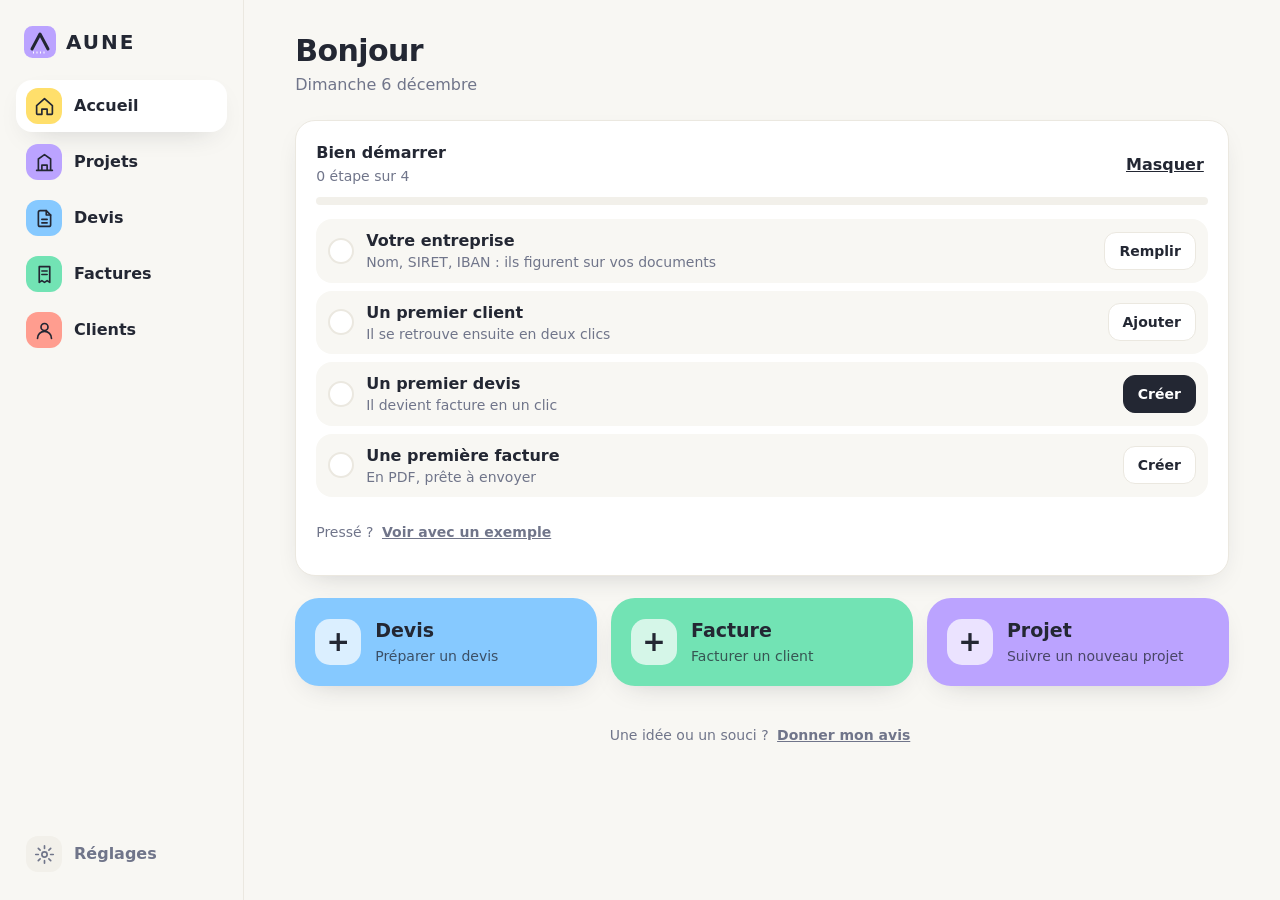
==== app/index.html @ 4476f1a3 "Appli : corbeille sur chaque ligne des listes de devis et factures (brouillons et devis), suppressio" ====
<!doctype html>
<html lang="fr">
<head>
<meta charset="utf-8">
<meta name="viewport" content="width=device-width,initial-scale=1,viewport-fit=cover">
<title>AUNE · Devis, factures et projets</title>
<meta name="robots" content="noindex">
<meta name="theme-color" content="#f8f7f3">
<meta name="apple-mobile-web-app-capable" content="yes">
<meta name="mobile-web-app-capable" content="yes">
<link rel="manifest" href="manifest.webmanifest">
<link rel="icon" href="icon.svg" type="image/svg+xml">
<link rel="apple-touch-icon" href="icon.svg">
<style>
/* Blanc cassé + pastels un peu flashy. Une couleur par univers :
   chantiers = lilas · devis = ciel · factures = menthe · alertes = corail · attention = citron */
:root{
  color-scheme:light;
  --bg:#f8f7f3;--card:#fff;--ink:#232733;--muted:#70758a;--line:#ebe8e0;--soft:#f2f0ea;
  --sky:#86c9ff;--mint:#72e3b4;--lilac:#bba3ff;--coral:#ff9d8f;--lemon:#ffdf6b;
  --sky-s:#e4f3ff;--mint-s:#dff8ee;--lilac-s:#ede7ff;--coral-s:#ffeae6;--lemon-s:#fff6d4;
  --sky-d:#0d5a94;--mint-d:#087349;--lilac-d:#5430c4;--coral-d:#b02f24;--lemon-d:#7a5d00;
  --shadow:0 10px 30px -16px rgba(35,39,51,.28);
  --p:var(--ink);--pt:#fff;
}
body[data-sec=chantiers]{--p:var(--lilac);--pt:var(--ink)}
body[data-sec=devis]{--p:var(--sky);--pt:var(--ink)}
body[data-sec=factures]{--p:var(--mint);--pt:var(--ink)}
body[data-sec=clients]{--p:var(--coral);--pt:var(--ink)}
*{box-sizing:border-box}
html{-webkit-text-size-adjust:100%}
body{margin:0;background:var(--bg);color:var(--ink);font:16px/1.45 system-ui,-apple-system,"Segoe UI",Roboto,sans-serif}
h1{font-size:30px;line-height:1.1;margin:0;font-weight:800;letter-spacing:-.02em}
h2{font-size:16px;margin:0;font-weight:750}
a{color:inherit;text-decoration:none}
button,input,select,textarea{font:inherit;color:inherit}
:focus-visible{outline:3px solid var(--ink);outline-offset:2px}
.muted{color:var(--muted)}.small{font-size:14px}

/* Mise en page : barre latérale (PC) / barre du bas (téléphone) */
:root{--z:1}
@media(min-width:2000px){:root{--z:1.25}}@media(min-width:2800px){:root{--z:1.6}}
#dlg,#toast{zoom:var(--z)}
.shell{display:grid;grid-template-columns:244px minmax(0,1fr);min-height:calc(100vh/var(--z));zoom:var(--z)}
.side{position:sticky;top:0;height:calc(100vh/var(--z));padding:26px 16px 20px;display:flex;flex-direction:column;gap:22px;border-right:1px solid var(--line)}
.logo{display:flex;align-items:center;gap:10px;font-weight:850;letter-spacing:.1em;font-size:20px;padding:0 8px}
.side nav{display:grid;gap:4px}
.nv{display:flex;align-items:center;gap:12px;padding:8px 10px;border-radius:16px;font-weight:650;color:var(--ink)}
.nv .chip{width:36px;height:36px;border-radius:12px;display:grid;place-items:center;flex:none}
.nv:hover{background:var(--soft)}
.nv.on{background:#fff;box-shadow:var(--shadow)}
.nv.set{margin-top:auto;color:var(--muted)}
.ico{width:21px;height:21px;flex:none}
main{padding:34px clamp(18px,4vw,52px) 90px;max-width:1360px;width:100%;margin-inline:auto}
.mtop,.bottom{display:none}

/* Boutons */
.btn{border:1px solid var(--line);background:#fff;border-radius:14px;padding:10px 18px;cursor:pointer;font-weight:650;min-height:46px;display:inline-flex;align-items:center;justify-content:center;gap:6px;text-align:center}
.btn:hover{border-color:var(--ink)}
.btn.primary{background:var(--p);color:var(--pt);border-color:var(--p)}
.btn.sky{background:var(--sky);border-color:var(--sky)}.btn.mint{background:var(--mint);border-color:var(--mint)}.btn.lilac{background:var(--lilac);border-color:var(--lilac)}
.btn.link{border:0;background:none;text-decoration:underline;padding:10px 4px}
.btn.danger{color:var(--coral-d)}
.btn.sm{min-height:38px;padding:6px 14px;font-size:14px;border-radius:12px}
.icon-btn{border:0;background:none;cursor:pointer;font-size:24px;line-height:1;padding:6px 10px;border-radius:10px;color:var(--muted)}
.icon-btn:hover{color:var(--coral-d);background:var(--coral-s)}

.head{display:flex;justify-content:space-between;align-items:flex-end;gap:14px;flex-wrap:wrap;margin-bottom:24px}
.head .sub{color:var(--muted);margin-top:6px}
.head .sub::first-letter{text-transform:uppercase}
.btns{display:flex;gap:10px;flex-wrap:wrap;align-items:center}
.sec{display:flex;justify-content:space-between;align-items:center;margin:30px 0 12px}
.sec:first-child{margin-top:0}
.count{display:inline-block;margin-left:6px;padding:1px 9px;border-radius:99px;background:var(--soft);color:var(--muted);font-size:13px;font-weight:700}
.back{display:inline-block;margin-bottom:14px;color:var(--muted);font-weight:650}
.cols2{display:grid;grid-template-columns:minmax(0,1.45fr) minmax(0,1fr);gap:28px;align-items:start}
.cols2.eq{grid-template-columns:1fr 1fr}
.stack{display:grid;gap:14px}

/* Tuiles d'action */
.quick{display:grid;grid-template-columns:repeat(3,1fr);gap:14px;margin-bottom:18px}
.tile{border:0;border-radius:24px;padding:18px 20px;cursor:pointer;text-align:left;display:flex;align-items:center;gap:14px;color:var(--ink);box-shadow:var(--shadow);min-height:88px}
.tile .plus{width:46px;height:46px;border-radius:15px;background:rgba(255,255,255,.7);display:grid;place-items:center;font-size:28px;font-weight:600;flex:none}
.tile b{display:block;font-size:19px}
.tile .ts{font-size:14px;opacity:.75}
.tile.sky{background:var(--sky)}.tile.mint{background:var(--mint)}.tile.lilac{background:var(--lilac)}
.kpis{display:grid;grid-template-columns:repeat(4,1fr);gap:12px;margin-bottom:28px}
.kpis.three{grid-template-columns:repeat(3,1fr);margin-bottom:22px}
.kpi{border-radius:18px;padding:14px 16px;display:block}
.locked [data-a=addLine],.locked [data-a=delLine]{display:none}
.locked input:disabled,.locked select:disabled,.locked textarea:disabled{opacity:.72;background:var(--soft)}
.kpibtn{border:0;width:100%;text-align:left;font:inherit;color:inherit;cursor:pointer}
.kpi span{font-size:14px;opacity:.78}
.kpi b{display:block;font-size:23px;margin-top:2px;font-variant-numeric:tabular-nums;letter-spacing:-.01em}
.kpi.sky{background:var(--sky-s)}.kpi.mint{background:var(--mint-s)}.kpi.lilac{background:var(--lilac-s)}.kpi.coral{background:var(--coral-s)}.kpi.lemon{background:var(--lemon-s)}

/* Listes */
.list,.card{background:var(--card);border:1px solid var(--line);border-radius:20px;box-shadow:var(--shadow)}
.list{overflow:hidden}
.card{padding:20px}
.row{display:flex;gap:14px;align-items:center;padding:14px 18px;border-top:1px solid var(--line);min-height:68px}
.row:first-child{border-top:0}
a.row:hover{background:var(--bg)}
.row .main{flex:1;min-width:0}
.row .dlrow{flex:none;padding:8px;color:var(--muted)}
@media(max-width:560px){.row:has(.dlrow){gap:6px;padding-inline:12px}.row .dlrow{padding:6px 4px}.row .dlrow .ic{width:20px;height:20px}.row:has(.dlrow) .av,.row:has(.dlrow)>:first-child:not(.main):not(.dlrow){transform:scale(.9)}}.row .dlrow:hover{background:var(--soft);color:var(--ink)}
.row .t{font-weight:650;overflow:hidden;text-overflow:ellipsis;white-space:nowrap}
.row .s,.s{color:var(--muted);font-size:14px}
.row .amt{font-weight:750;white-space:nowrap;font-variant-numeric:tabular-nums}
.av{width:42px;height:42px;border-radius:14px;display:grid;place-items:center;font-weight:800;font-size:15px;color:var(--ink);flex:none}
.pill{display:inline-block;padding:3px 11px;border-radius:99px;font-size:13px;font-weight:700;background:var(--soft);color:var(--muted);border:0;white-space:nowrap}
.pill.info{background:var(--sky-s);color:var(--sky-d)}.pill.ok{background:var(--mint-s);color:var(--mint-d)}
.pill.warn{background:var(--lemon-s);color:var(--lemon-d)}.pill.bad{background:var(--coral-s);color:var(--coral-d)}
button.pill{cursor:pointer}
button.pill:hover{filter:brightness(.96)}
.bar2{height:8px;border-radius:99px;background:var(--soft);overflow:hidden;margin-top:10px}
.bar2 i{display:block;height:100%;background:var(--mint);border-radius:99px}

/* Cartes chantier */
.cards{display:grid;grid-template-columns:repeat(auto-fill,minmax(280px,1fr));gap:16px}
.ccard{display:block;background:var(--card);border:1px solid var(--line);border-radius:22px;padding:18px;box-shadow:var(--shadow)}
.ccard:hover{border-color:var(--ink)}
.ctop{display:flex;justify-content:space-between;align-items:center;margin-bottom:14px}
.cname{font-size:18px;font-weight:750;letter-spacing:-.01em;line-height:1.2}
.cfoot{margin-top:8px}

/* Page chantier */
.hero{background:var(--lilac-s);border:1px solid color-mix(in srgb,var(--lilac) 55%,#fff);border-radius:26px;padding:20px 24px 22px;margin-bottom:26px}
.hero-top{display:flex;justify-content:space-between;align-items:center;margin-bottom:12px}
.hero-top .back{margin:0}
.hero-main{display:flex;gap:16px;align-items:center;flex-wrap:wrap}
.hero-main .av{width:58px;height:58px;border-radius:18px;font-size:20px;background:var(--lilac)}
.hero-main>div{flex:1;min-width:200px}
.hero .bar2{background:rgba(255,255,255,.75);height:10px}
.chips{display:flex;gap:8px;flex-wrap:wrap;margin-top:14px}
.chips a,.chips span{background:rgba(255,255,255,.8);border-radius:99px;padding:4px 12px;font-size:14px;font-weight:600}
.stats{display:grid}
.stats div{display:flex;justify-content:space-between;align-items:center;padding:12px 0;border-top:1px solid var(--line)}
.stats div:first-child{border-top:0;padding-top:0}
.stats div:last-child{padding-bottom:0}
.stats b{font-variant-numeric:tabular-nums;font-size:17px}

.empty{background:var(--card);border:2px dashed var(--line);border-radius:20px;padding:30px 16px;text-align:center;color:var(--muted)}
.empty b{display:block;color:var(--ink);font-size:17px;margin-bottom:4px}
.empty .btn{margin-top:14px}
.notice{background:var(--lemon-s);border-radius:16px;padding:12px 18px;margin-bottom:22px;font-weight:550}
.search{width:100%;max-width:420px;margin-bottom:18px}
[hidden]{display:none!important}
.warnbox{background:var(--lemon-s);color:var(--lemon-d);border-radius:12px;padding:10px 14px;font-size:14px;font-weight:650;margin-top:14px}

/* Formulaires */
input:not([type]),input[type=text],input[type=tel],input[type=email],input[type=number],input[type=date],input[type=search],select,textarea{width:100%;min-width:0;background:#fff;border:1.5px solid var(--line);border-radius:14px;padding:10px 14px;min-height:46px}
input:focus,select:focus,textarea:focus{border-color:var(--ink);outline:0}
textarea{resize:vertical}
label.f{display:grid;gap:5px;font-size:14px;color:var(--muted);font-weight:550}
.fgrid{display:grid;grid-template-columns:repeat(auto-fit,minmax(230px,1fr));gap:14px}
.fgrid .full{grid-column:1/-1}
details.more>summary{cursor:pointer;font-weight:700;padding:10px 0;list-style:none;display:flex;align-items:center;gap:8px}
details.more>summary::before{content:"+";display:grid;place-items:center;width:24px;height:24px;border-radius:8px;background:var(--lemon);font-weight:800}
details.more[open]>summary::before{content:"–"}
details.more>summary::-webkit-details-marker{display:none}
dialog{border:0;border-radius:26px;background:var(--bg);color:var(--ink);padding:0;width:min(540px,calc(100vw - 20px));max-height:calc(100dvh - 20px);box-shadow:0 30px 80px -20px rgba(35,39,51,.5)}
dialog::backdrop{background:rgba(35,39,51,.45)}
.dform{padding:24px;display:grid;gap:18px}
.dform h2{font-size:21px;font-weight:800}
.frow{display:flex;justify-content:flex-end;gap:10px}

/* Éditeur de devis / facture */
.editor{display:grid;grid-template-columns:minmax(0,1fr) 340px;grid-template-areas:"info side" "lines side" "opts side";gap:18px 28px;align-items:start}
.e-info{grid-area:info}.e-lines{grid-area:lines;container-type:inline-size}
@container (max-width:560px){
  .line{grid-template-columns:1fr 1fr 1fr}
  .line .ltot{grid-column:1/3}
  .line .icon-btn{justify-self:end}
}.e-side{grid-area:side;position:sticky;top:24px}.e-opts{grid-area:opts}
.line{display:grid;grid-template-columns:80px 92px 120px minmax(0,1fr) 40px;gap:10px;align-items:end;padding:14px;border-radius:16px;background:var(--bg);margin-bottom:10px}
.line>*{min-width:0}
.line .desc{grid-column:1/-1;background:#fff}
.line .ltot input{font-weight:750}
.line .icon-btn{align-self:end;height:46px}
.fbl{margin:26px 0 0;text-align:center}
.gor{display:flex;align-items:center;gap:12px;margin:14px 0 10px;color:var(--muted);font-size:14px}.gor::before,.gor::after{content:"";flex:1;height:1px;background:var(--line)}
.gbtn{min-height:44px;display:flex;justify-content:center}
/* démarrage guidé */
.start{margin-bottom:22px}.start h2{margin:0}
.sthead{display:flex;justify-content:space-between;align-items:flex-start;gap:10px;margin-bottom:10px}
.start .bar2{margin:4px 0 14px}
.steps{display:grid;gap:8px}
.stp{display:flex;align-items:center;gap:12px;padding:10px 12px;border-radius:16px;background:var(--bg)}
.stp .stk{width:26px;height:26px;border-radius:50%;border:2px solid var(--line);display:grid;place-items:center;font-weight:800;font-size:14px;flex:none;background:#fff}
.stp.ok .stk{background:var(--mint);border-color:var(--mint);color:var(--ink)}
.stp .stx{flex:1;min-width:0;display:grid}.stp .stx b{font-weight:700}
.stp.ok{opacity:.6}.stp.ok .stx b{text-decoration:line-through}
.mini{display:grid;gap:3px;font-size:12.5px;color:var(--muted);font-weight:600}
.mini input{background:#fff}
.row .rside{display:grid;justify-items:end;gap:4px}
.racts{display:flex;gap:8px;align-items:center}
.tot{display:grid;gap:8px;font-variant-numeric:tabular-nums}
.tot div{display:flex;justify-content:space-between}
.tot .big{font-size:28px;font-weight:800;letter-spacing:-.02em;border-top:2px solid var(--ink);padding-top:12px;margin-top:4px}
.sumcard{background:var(--p);border-color:var(--p)}
body:not([data-sec]) .sumcard,body[data-sec=chantiers] .sumcard{background:#fff;border-color:var(--line)}
.sumtop{display:flex;justify-content:space-between;align-items:center;margin-bottom:14px;font-weight:700}
.actions{display:grid;gap:10px;margin-top:20px}
.actions .btn{width:100%}
.sumcard .btn{background:#fff;border-color:transparent}
.sumcard .btn.primary{background:var(--ink);color:#fff}
.sumcard .tot .big{border-color:var(--ink)}

/* Planning */
.gantt{overflow:auto;border:1px solid var(--line);border-radius:20px;background:var(--card);box-shadow:var(--shadow)}
.g{display:grid;grid-template-columns:160px 1fr;min-width:780px;border-top:1px solid var(--line)}
.g:first-child{border-top:0}
.gl{position:sticky;left:0;z-index:2;background:var(--card);padding:9px 14px;font-size:14px;border-right:1px solid var(--line);overflow:hidden;text-overflow:ellipsis;white-space:nowrap}
.gl.c{font-weight:750;background:var(--lilac-s)}
.gw{display:grid;grid-template-columns:repeat(8,1fr);font-size:13px;color:var(--muted)}
.gw span{padding:9px 8px;border-left:1px solid var(--line)}
.gt{position:relative;min-height:38px;background:repeating-linear-gradient(to right,transparent 0,transparent calc(12.5% - 1px),var(--line) calc(12.5% - 1px),var(--line) 12.5%)}
.gtoday{position:absolute;top:0;bottom:0;width:2px;background:var(--coral);z-index:1}
.gb{position:absolute;top:9px;height:20px;border-radius:7px;min-width:8px}
.gb.c{top:16px;height:6px;background:var(--ink)!important}
.gb.done{opacity:.4}

.toast{position:fixed;left:50%;bottom:96px;transform:translateX(-50%);background:var(--ink);color:#fff;padding:11px 18px;border-radius:14px;z-index:50;font-weight:650}
#print{display:none}

/* Fenêtre moyenne : la barre latérale se réduit aux icônes pour laisser la place au contenu */
@media (min-width:821px) and (max-width:1239px){
  .shell{grid-template-columns:86px minmax(0,1fr)}
  .side{padding:22px 0;align-items:center;gap:20px}
  .side .lb{display:none}
  .logo{padding:0}
  .nv{padding:6px;justify-content:center}
  main{padding-left:clamp(18px,3vw,40px);padding-right:clamp(18px,3vw,40px)}
}
@media (max-width:1000px){
  .kpis{grid-template-columns:repeat(2,1fr)}
  .cols2,.cols2.eq{grid-template-columns:minmax(0,1fr)}
  .editor{grid-template-columns:minmax(0,1fr);grid-template-areas:"info" "lines" "side" "opts"}
  .e-side{position:static}
}
@media (max-width:820px){
  .shell{display:block}
  .side{display:none}
  .mtop{display:flex;justify-content:space-between;align-items:center;padding:12px 16px 0}
  .mtop .gear{display:grid;place-items:center;width:42px;height:42px;border-radius:14px;background:#fff;border:1px solid var(--line)}
  .bottom{display:flex;position:fixed;left:10px;right:10px;bottom:calc(10px + env(safe-area-inset-bottom));z-index:30;background:#fff;border:1px solid var(--line);border-radius:24px;padding:6px;box-shadow:0 14px 40px -12px rgba(35,39,51,.4)}
  .bottom a{flex:1;display:flex;flex-direction:column;align-items:center;gap:1px;padding:4px 2px;font-size:12px;font-weight:650;color:var(--muted)}
  .bottom .ib{padding:4px 18px;border-radius:99px;display:grid;place-items:center}
  .bottom a.on{color:var(--ink)}
  .bottom a.on .ib{background:var(--c)}
  main{padding:18px 16px 120px}
  h1{font-size:26px}
  .quick{grid-template-columns:1fr}
  .tile{min-height:72px}
  .kpis.three{grid-template-columns:1fr}
  .fgrid{grid-template-columns:1fr}
  .line{grid-template-columns:1fr 1fr 1fr;padding:12px}
  .line .ltot{grid-column:1/3}
  .line .icon-btn{justify-self:end}
  .row{flex-wrap:wrap}
  .racts{flex:0 0 100%;justify-content:flex-end}
  .hero{padding:16px}
}
/* Animations : discrètes, et seulement si le système ne demande pas de les réduire */
@media (prefers-reduced-motion:no-preference){
  .tile,.ccard,.btn,.nv,.row,.pill,.icon-btn{transition:transform .14s ease,border-color .14s ease,background-color .14s ease,box-shadow .14s ease}
  .tile:hover{transform:translateY(-2px)}
  .ccard:hover{transform:translateY(-2px)}
  .btn:active,.tile:active,.ccard:active,button.pill:active{transform:scale(.97)}
  /* un seul mouvement d'ensemble quand on change de page */
  main.enter{animation:enter .3s cubic-bezier(.2,.7,.2,1)}
  @keyframes enter{from{opacity:0;transform:translateY(10px)}}
  main.enter .bar2 i{transform-origin:left;animation:grow .8s .12s cubic-bezier(.2,.7,.2,1) both}
  @keyframes grow{from{transform:scaleX(0)}}
  /* réponses à une action */
  dialog[open]{animation:dlg .24s cubic-bezier(.2,.8,.2,1)}
  dialog[open]::backdrop{animation:fade .24s ease-out}
  @keyframes dlg{from{opacity:0;transform:translateY(16px) scale(.97)}}
  @keyframes fade{from{opacity:0}}
  .pop{animation:pop .4s cubic-bezier(.3,1.7,.5,1)}
  @keyframes pop{from{transform:scale(.7)}}
  .line.pop{animation:slidein .3s cubic-bezier(.2,.8,.2,1)}
  @keyframes slidein{from{opacity:0;transform:translateY(-8px)}}
  .toast{animation:up .2s ease-out}
  @keyframes up{from{opacity:0;transform:translate(-50%,10px)}}
}
@media print{
  body{background:#fff}
  .shell,.bottom,dialog,.toast{display:none!important}
  #print{display:block!important;color:#000;background:#fff;font:12.5px/1.45 system-ui,sans-serif}
}
#print .pg{max-width:780px;margin:0 auto}
#print table{width:100%;border-collapse:collapse;margin:18px 0}
#print th{text-align:left;border-bottom:2px solid #000;padding:6px 4px;font-size:12px}
#print td{border-bottom:1px solid #ccc;padding:7px 4px;vertical-align:top}
#print .r{text-align:right}
#print .hd{display:flex;justify-content:space-between;gap:24px}
#print h1{font-size:30px}
#print .sig{border:1px solid #000;height:90px;padding:6px;margin-top:20px;width:55%}
#print .tt{margin-left:auto;width:260px}
#print .tt div{display:flex;justify-content:space-between;padding:3px 0}
#print .tt .g2{border-top:2px solid #000;font-weight:700;font-size:15px;margin-top:4px;padding-top:6px}
</style>
</head>
<body>
<div class="shell">
  <aside class="side" id="side"></aside>
  <div>
    <div class="mtop" id="mtop"></div>
    <main id="main"></main>
  </div>
</div>
<nav class="bottom" id="bottom"></nav>
<dialog id="dlg"></dialog>
<div id="print"></div>
<input type="file" id="file" accept="application/json,.json" hidden>

<script>
'use strict';
/* ============ Utilitaires ============ */
const $=(s,el=document)=>el.querySelector(s);
const uid=()=>Math.random().toString(36).slice(2,10);
const LS='aune.v1', DAY=864e5;
const pad=n=>String(n).padStart(2,'0');
const D=s=>Date.parse(s+'T00:00:00Z');
const today=()=>{const d=new Date();return d.getFullYear()+'-'+pad(d.getMonth()+1)+'-'+pad(d.getDate())};
const addDays=(s,n)=>new Date(D(s)+n*DAY).toISOString().slice(0,10);
const weekStart=s=>addDays(s,-((new Date(D(s)).getUTCDay()+6)%7));
const esc=s=>String(s==null?'':s).replace(/[&<>"']/g,c=>({'&':'&amp;','<':'&lt;','>':'&gt;','"':'&quot;',"'":'&#39;'}[c]));
const eur=n=>new Intl.NumberFormat('fr-FR',{style:'currency',currency:'EUR'}).format(n||0);
const fdate=s=>s?new Date(D(s)).toLocaleDateString('fr-FR',{day:'2-digit',month:'short',year:'numeric',timeZone:'UTC'}):'—';
const fshort=s=>s?new Date(D(s)).toLocaleDateString('fr-FR',{day:'2-digit',month:'2-digit',timeZone:'UTC'}):'';
const r2=n=>Math.round((n+Number.EPSILON)*100)/100;
const hue=s=>{let h=0;for(const c of String(s||'x'))h=(h*31+c.charCodeAt(0))%360;return h};
const colorOf=s=>`hsl(${hue(s)} 85% 76%)`;
const PAL=['sky','mint','lilac','coral','lemon'];
const palOf=s=>PAL[hue(s)%5];
const initials=s=>{
  const skip=/^(m|mr|mme|mlle|me|et|de|du|des|la|le|les|d|l)\.?$/i;
  let w=String(s||'').split(/[\s/·\-]+/).filter(x=>/^[A-Za-zÀ-ÿ0-9]/.test(x)&&!skip.test(x));
  if(!w.length)w=String(s||'?').split(/\s+/).filter(Boolean);
  const r=w.length>1?w[0][0]+w[1][0]:(w[0]||'?').slice(0,2);
  return r.toUpperCase();
};
const av=(label,key)=>`<span class="av" style="background:var(--${palOf(key||label)})">${esc(initials(label))}</span>`;
const I={
 home:'<path d="M3 11l9-8 9 8v9a1 1 0 0 1-1 1h-5v-6H9v6H4a1 1 0 0 1-1-1z"/>',
 site:'<path d="M3 21h18M5 21V8l7-5 7 5v13M9 21v-6h6v6"/>',
 doc:'<path d="M14 3H7a2 2 0 0 0-2 2v14a2 2 0 0 0 2 2h10a2 2 0 0 0 2-2V8z"/><path d="M14 3v5h5M9 13h6M9 17h6"/>',
 inv:'<path d="M6 3h12v18l-3-2-3 2-3-2-3 2z"/><path d="M9 8h6M9 12h6"/>',
 user:'<circle cx="12" cy="8" r="4"/><path d="M4 21a8 8 0 0 1 16 0"/>',
 cog:'<circle cx="12" cy="12" r="3"/><path d="M12 2v3M12 19v3M2 12h3M19 12h3M4.9 4.9l2.1 2.1M17 17l2.1 2.1M4.9 19.1L7 17M17 7l2.1-2.1"/>'
};
const ico=n=>`<svg class="ico" viewBox="0 0 24 24" fill="none" stroke="currentColor" stroke-width="1.9" stroke-linecap="round" stroke-linejoin="round" aria-hidden="true">${I[n]}</svg>`;
const MARK='<svg viewBox="0 0 64 64" width="32" height="32" aria-hidden="true"><rect width="64" height="64" rx="17" fill="#bba3ff"/><path d="M16 46 L32 16 L48 46" fill="none" stroke="#232733" stroke-width="6" stroke-linecap="round" stroke-linejoin="round"/><path d="M18 53h28" stroke="#fff" stroke-width="4" stroke-dasharray="2 5"/></svg>';

/* ============ Données ============ */
const STAT_L=['à venir','en cours','terminé'];
const STAT_C=['à venir','en cours','en pause','terminé'];
const STAT_D=['brouillon','envoyé','accepté','refusé'];
const STAT_F=['brouillon','envoyée','payée'];
const TRADES=['Terrassement','Maçonnerie / Gros œuvre','Charpente','Couverture','Menuiserie','Plomberie','Électricité','Chauffage / Clim','Plâtrerie / Isolation','Carrelage','Peinture','Façade','Paysage / VRD','Autre'];
const tone=s=>({'en cours':'info','à venir':'','terminé':'ok','en pause':'warn','brouillon':'','envoyé':'info','envoyée':'info','accepté':'ok','refusé':'bad','payée':'ok','en retard':'bad','annulée':'bad'}[s]||'');
const pill=s=>`<span class="pill ${tone(s)}">${esc(s)}</span>`;
/* Vocabulaire : « chantier », « projet » ou « dossier » au choix (les données ne changent pas) */
const VOC={
 projet:{one:'projet',many:'projets',lot:'intervenant',lots:'intervenants',role:'Rôle ou métier',who:'Entreprise ou personne'},
 chantier:{one:'chantier',many:'chantiers',lot:'corps de métier',lots:'corps de métier',role:'Corps de métier',who:'Entreprise ou artisan'},
 dossier:{one:'dossier',many:'dossiers',lot:'intervenant',lots:'intervenants',role:'Rôle ou métier',who:'Entreprise ou personne'}};
const W=()=>VOC[(db.settings||{}).vocab]||VOC.projet,cap=x=>x.charAt(0).toUpperCase()+x.slice(1),Wc=()=>cap(W().one),Wcs=()=>cap(W().many);
const lotN=n=>n>1?W().lots:W().lot;
const blank=()=>({v:1,chantiers:[],lots:[],tasks:[],docs:[],clients:[],settings:{
  name:'',legal:'',siret:'',vatId:'',address:'',email:'',phone:'',iban:'',tvaMode:'franchise',tva:20,
  devisPrefix:'DEV',facturePrefix:'FAC',avoirPrefix:'AV',acomptePct:30,plafondCA:83600,tauxCot:'',
  insKind:'Garantie décennale',insName:'',insAddr:'',insPolicy:'',insZone:'France métropolitaine',
  conditions:"Paiement à 30 jours. En cas de retard : pénalités à 3 fois le taux d'intérêt légal et indemnité forfaitaire de recouvrement de 40 €."}});
const normalize=d=>{const b=blank();d.settings=Object.assign(b.settings,d.settings||{});['chantiers','lots','tasks','docs'].forEach(k=>d[k]=d[k]||[]);if(!d.clients){d.clients=[];seedClients(d)}return d};
/* Carnet de clients : se remplit à partir des devis, factures et chantiers existants (sans doublon, sans rien effacer) */
const nkey=n=>String(n||'').trim().toLowerCase();
function seedClients(d){
  const m=new Map((d.clients||[]).map(c=>[nkey(c.name),c]));
  const put=(name,o)=>{const k=nkey(name);if(!k)return;let c=m.get(k);
    if(!c){c={id:uid(),name:String(name).trim(),type:'particulier',siren:'',address:'',phone:'',email:'',notes:''};m.set(k,c)}
    ['address','phone','siren'].forEach(f=>{if(o[f]&&!c[f])c[f]=o[f]});if(o.type==='pro'){c.type='pro'}};
  (d.chantiers||[]).forEach(c=>put(c.client,{phone:c.phone}));
  [...(d.docs||[])].sort((a,b)=>(a.date||'').localeCompare(b.date||'')).forEach(x=>put(x.clientName,{address:x.clientAddress,siren:x.clientSiren,type:x.clientType}));
  d.clients=[...m.values()];
}
function load(){try{const d=JSON.parse(localStorage.getItem(LS));if(d&&d.v)return normalize(d)}catch(e){}return blank()}
let db=load();
function save(){try{localStorage.setItem(LS,JSON.stringify(db))}catch(e){toast('Enregistrement impossible : stockage plein ou bloqué')}if(typeof syncMark==='function')syncMark()}
const ch=id=>db.chantiers.find(c=>c.id===id);
const lot=id=>db.lots.find(l=>l.id===id);
const doc=id=>db.docs.find(d=>d.id===id);

const ht=d=>r2((d.lines||[]).reduce((s,l)=>s+r2((+l.qty||0)*(+l.pu||0)),0));
const tva=d=>r2(ht(d)*(+d.tva||0)/100);
const ttc=d=>r2(ht(d)+tva(d));
/* Avoir = facture à montants négatifs liée à une facture (refId). Une fois émis, il réduit ce que le client doit encore. */
const creditOf=d=>d.avoir||d.type!=='facture'?0:r2(db.docs.filter(x=>x.avoir&&x.refId===d.id&&x.status!=='brouillon').reduce((a,x)=>a+ttc(x),0));
const reste=d=>Math.max(0,r2(ttc(d)+creditOf(d)-(+d.paid||0)));
const isCancelled=d=>d.type==='facture'&&!d.avoir&&d.status==='envoyée'&&creditOf(d)<0&&reste(d)===0;
/* Une facture émise n'est plus modifiable (seuls les règlements peuvent être saisis) ni supprimable : on la corrige par un avoir. */
const isLocked=d=>!!d&&d.type==='facture'&&d.status!=='brouillon';
const LOCK_OK=['paid','paidAt','status'];
const docLabel=d=>d.type==='devis'?'Devis':d.avoir?'Avoir':'Facture';
const isLate=d=>d.type==='facture'&&d.status==='envoyée'&&d.due&&d.due<today()&&reste(d)>0;
const dStatus=d=>isLate(d)?'en retard':isCancelled(d)?'annulée':d.status;
const lotsOf=c=>db.lots.filter(l=>l.chantierId===c.id);
const lotsDone=c=>lotsOf(c).filter(l=>l.status==='terminé').length;
const progOf=c=>{const n=lotsOf(c).length;return n?Math.round(lotsDone(c)/n*100):(c.status==='terminé'?100:0)};
function nextNumber(type,avoir){
  const pre=type==='devis'?db.settings.devisPrefix:avoir?(db.settings.avoirPrefix||'AV'):db.settings.facturePrefix, y=new Date().getFullYear();
  let max=0;db.docs.filter(d=>d.type===type&&!!d.avoir===!!avoir).forEach(d=>{const m=String(d.number||'').match(/-(\d{4})-(\d+)$/);if(m&&+m[1]===y)max=Math.max(max,+m[2])});
  return `${pre}-${y}-${String(max+1).padStart(3,'0')}`;
}
const clientNames=()=>[...new Set([...db.clients.map(c=>c.name),...db.chantiers.map(c=>c.client),...db.docs.map(d=>d.clientName)].filter(Boolean))];
const findClient=n=>{const k=nkey(n);return k?db.clients.find(c=>nkey(c.name)===k):null};
const clientById=id=>db.clients.find(c=>c.id===id);
const clientOf=d=>(d.clientId&&clientById(d.clientId))||findClient(d.clientName);
const docsOfClient=c=>db.docs.filter(d=>d.clientId===c.id||(!d.clientId&&nkey(d.clientName)===nkey(c.name)));
/* apprend le client depuis un document ou un chantier : crée la fiche si besoin, complète les champs vides */
function learnClient(d){
  if(!d||!nkey(d.clientName))return;
  let c=clientOf(d);
  if(!c){c={id:uid(),name:d.clientName.trim(),type:'particulier',siren:'',address:'',phone:'',email:'',notes:''};db.clients.push(c)}
  if(d.clientAddress&&!c.address)c.address=d.clientAddress;
  if(d.clientType==='pro'){c.type='pro';if(d.clientSiren&&!c.siren)c.siren=d.clientSiren}
  if(d.clientId!==c.id)d.clientId=c.id;
  save();
}
const catalog=()=>{const m=new Map();db.docs.forEach(d=>d.lines.forEach(l=>{if(l.desc&&+l.pu)m.set(l.desc.trim().toLowerCase(),l)}));return m};

/* ============ UI ============ */
const ui={q:'',goff:0,gc:'',opt:false,flash:null};
function toast(m){const t=document.createElement('div');t.className='toast';t.textContent=m;document.body.appendChild(t);setTimeout(()=>t.remove(),2400)}
function fld(f,v){
  const req=f.req?'required':'';let inp;
  if(f.t==='select')inp=`<select name="${f.k}" ${req}>${f.o.map(o=>{const[a,b]=Array.isArray(o)?o:[o,o];return`<option value="${esc(a)}" ${String(a)===String(v)?'selected':''}>${esc(b)}</option>`}).join('')}</select>`;
  else if(f.t==='textarea')inp=`<textarea name="${f.k}" rows="3">${esc(v)}</textarea>`;
  else inp=`<input name="${f.k}" type="${f.t||'text'}" ${f.t==='number'?'step="any" inputmode="decimal"':''} ${f.t==='tel'?'inputmode="tel"':''} ${f.list?`list="dl_${f.k}"`:''} value="${esc(v==null?'':v)}" ${req} ${f.auto?'autofocus':''}>${f.list?`<datalist id="dl_${f.k}">${f.list.map(x=>`<option value="${esc(x)}">`).join('')}</datalist>`:''}`;
  return `<label class="f ${f.full?'full':''}"><span>${f.l}</span>${inp}</label>`;
}
function form(title,fields,vals,onSave,openMore){
  const main=fields.filter(f=>!f.more), more=fields.filter(f=>f.more);
  const dlg=$('#dlg');
  dlg.innerHTML=`<form class="dform"><h2>${esc(title)}</h2><div class="fgrid">${main.map(f=>fld(f,vals[f.k])).join('')}</div>${more.length?`<details class="more" ${openMore?'open':''}><summary>Plus de détails</summary><div class="fgrid" style="margin-top:6px">${more.map(f=>fld(f,vals[f.k])).join('')}</div></details>`:''}<div class="frow"><button type="button" class="btn" data-a="closeDlg">Annuler</button><button class="btn primary">Enregistrer</button></div></form>`;
  $('form',dlg).addEventListener('submit',e=>{
    e.preventDefault();const fd=new FormData(e.target),v={};
    fields.forEach(f=>{const raw=fd.get(f.k);v[f.k]=f.t==='number'?(parseFloat(raw)||0):(raw==null?'':String(raw).trim())});
    onSave(v);dlg.close();render();
  });
  dlg.showModal();
}

/* ============ Vues ============ */
const head=(title,sub,btns)=>`<div class="head"><div><h1>${title}</h1>${sub?`<div class="sub">${sub}</div>`:''}</div><div class="btns">${btns||''}</div></div>`;
const empty=(t,p,b)=>`<div class="empty"><b>${t}</b>${p}${b?`<div>${b}</div>`:''}</div>`;
const kpi=(c,l,v,href)=>`<${href?'a href="'+href+'"':'div'} class="kpi ${c}"><span>${l}</span><b>${v}</b></${href?'a':'div'}>`;

function docRow(d,msg,inChantier){
  const c=inChantier?null:ch(d.chantierId);
  return `<a class="row" href="#/${d.type==='devis'?'devis':'factures'}/${d.id}">${av(d.clientName||'?',d.clientName||d.id)}<div class="main"><div class="t">${esc(d.clientName||'Client à renseigner')}</div><div class="s">${esc(msg||(docLabel(d)+' '+d.number+(c?' · '+c.name:'')+' · '+fdate(d.date)))}</div></div><div class="rside"><div class="amt">${eur(ttc(d))}</div>${msg?'':pill(dStatus(d))}</div>${msg?'':`<button class="icon-btn dlrow" data-a="dlRow" data-id="${d.id}" aria-label="Télécharger le PDF" title="Télécharger le PDF"><svg class="ic" viewBox="0 0 24 24" width="22" height="22" fill="none" stroke="currentColor" stroke-width="2" stroke-linecap="round" stroke-linejoin="round"><path d="M12 4v11M7 11l5 5 5-5M5 20h14"/></svg></button>`}${msg||isLocked(d)?'':`<button class="icon-btn dlrow" data-a="delDocRow" data-id="${d.id}" aria-label="Supprimer" title="Supprimer"><svg class="ic" viewBox="0 0 24 24" width="22" height="22" fill="none" stroke="currentColor" stroke-width="2" stroke-linecap="round" stroke-linejoin="round"><path d="M4 7h16M10 11v6M14 11v6M6 7l1 13h10l1-13M9 7V4h6v3"/></svg></button>`}</a>`;
}
function chantierRow(c){
  const n=lotsOf(c).length,done=lotsDone(c);
  return `<a class="row" href="#/chantier/${c.id}" style="display:block"><div style="display:flex;gap:14px;align-items:center">${av(c.name,c.id)}<div class="main"><div class="t">${esc(c.name)}</div><div class="s">${esc(c.client||'Client non renseigné')}${n?' · '+done+'/'+n+' terminés':''}</div></div>${pill(c.status)}</div>${n?`<div class="bar2"><i style="width:${progOf(c)}%"></i></div>`:''}</a>`;
}
function chantierCard(c){
  const n=lotsOf(c).length,done=lotsDone(c);
  return `<a class="ccard" href="#/chantier/${c.id}"><div class="ctop">${av(c.name,c.id)}${pill(c.status)}</div><div class="cname">${esc(c.name)}</div><div class="s">${esc(c.client||'Client non renseigné')}</div><div class="bar2"><i style="width:${progOf(c)}%"></i></div><div class="s cfoot">${n?`${done}/${n} ${lotN(n)} terminé${n>1?'s':''}`:'Aucun '+W().lot}${c.end?` · fin ${fshort(c.end)}`:''}</div></a>`;
}

/* Démarrage guidé : 4 petites étapes, qui se cochent toutes seules */
const startDismissed=()=>lsGet('aune.start')===1;
function startCard(){
  if(startDismissed())return '';
  const s=db.settings,hasD=db.docs.some(d=>d.type==='devis'),hasF=db.docs.some(d=>d.type==='facture'&&!d.avoir);
  const steps=[
    [!!s.name,'Votre entreprise','Nom, SIRET, IBAN : ils figurent sur vos documents','<a class="btn sm" href="#/reglages">Remplir</a>'],
    [db.clients.length>0,'Un premier client','Il se retrouve ensuite en deux clics','<button class="btn sm" data-a="newClient">Ajouter</button>'],
    [hasD,'Un premier devis','Il devient facture en un clic','<button class="btn sm primary" data-a="newDoc" data-type="devis">Créer</button>'],
    [hasF,'Une première facture','En PDF, prête à envoyer','<button class="btn sm" data-a="newDoc" data-type="facture">Créer</button>']];
  const n=steps.filter(x=>x[0]).length;
  if(n===steps.length)return '';
  return `<div class="start card"><div class="sthead"><div><h2>Bien démarrer</h2><p class="muted small" style="margin:2px 0 0">${n} étape${n>1?'s':''} sur ${steps.length}</p></div><button class="btn link" data-a="hideStart">Masquer</button></div>
  <div class="bar2"><i style="width:${Math.round(n/steps.length*100)}%"></i></div>
  <div class="steps">${steps.map(([ok,t,sub,act])=>`<div class="stp${ok?' ok':''}"><span class="stk">${ok?'✓':''}</span><div class="stx"><b>${t}</b><span class="s">${sub}</span></div>${ok?'':act}</div>`).join('')}</div>
  ${db.docs.length?'':`<p class="s" style="margin:12px 0 0">Pressé ? <button class="btn link" data-a="demo">Voir avec un exemple</button></p>`}</div>`;
}
function vAccueil(){
  const t=today(),s=db.settings;
  const quick=`<div class="quick">
    <button class="tile sky" data-a="newDoc" data-type="devis"><span class="plus">+</span><span><b>Devis</b><span class="ts">Préparer un devis</span></span></button>
    <button class="tile mint" data-a="newDoc" data-type="facture"><span class="plus">+</span><span><b>Facture</b><span class="ts">Facturer un client</span></span></button>
    <button class="tile lilac" data-a="newChantier"><span class="plus">+</span><span><b>${Wc()}</b><span class="ts">Suivre un nouveau ${W().one}</span></span></button></div>`;
  const dateTxt=new Date().toLocaleDateString('fr-FR',{weekday:'long',day:'numeric',month:'long'});
  if(!db.chantiers.length&&!db.docs.length){
    return head('Bonjour',dateTxt)+(startCard()||'')+quick+
      (startDismissed()?`<div class="empty"><b>Rien pour l'instant</b>Commencez par un devis : il se transforme ensuite en facture en un clic.<div><button class="btn link" data-a="demo">Voir avec un exemple</button></div></div>`:'')+`<p class="s fbl">Une idée ou un souci ? <button class="btn link" data-a="feedback">Donner mon avis</button></p>`;
  }
  const todo=[];
  db.docs.filter(isLate).forEach(d=>todo.push({d,w:0,msg:'En retard · échue le '+fdate(d.due)}));
  db.docs.filter(d=>d.type==='devis'&&d.status==='accepté'&&!db.docs.some(f=>f.devisId===d.id&&!f.acompte)).forEach(d=>todo.push({d,w:1,msg:'Devis accepté · créer la facture'}));
  db.docs.filter(d=>d.type==='devis'&&d.status==='envoyé'&&d.date<=addDays(t,-7)).forEach(d=>todo.push({d,w:2,msg:'Sans réponse depuis '+Math.round((D(t)-D(d.date))/DAY)+' jours'}));
  db.docs.filter(d=>d.status==='brouillon').forEach(d=>todo.push({d,w:3,msg:docLabel(d)+' brouillon à terminer'}));
  todo.sort((a,b)=>a.w-b.w);
  const actifs=db.chantiers.filter(c=>c.status==='en cours');
  const aEnc=db.docs.filter(d=>d.type==='facture'&&d.status==='envoyée').reduce((x,d)=>x+reste(d),0);
  const late=db.docs.filter(isLate).reduce((x,d)=>x+reste(d),0);
  const att=db.docs.filter(d=>d.type==='devis'&&d.status==='envoyé').reduce((x,d)=>x+ttc(d),0);
  return head('Bonjour',dateTxt)+startCard()+quick+
  `<div class="kpis">${kpi('mint','À encaisser',eur(aEnc),'#/factures')}${kpi('coral','En retard',eur(late),'#/factures')}${kpi('sky','Devis en attente',eur(att),'#/devis')}${kpi('lilac',Wcs()+' en cours',actifs.length,'#/chantiers')}</div>`+
  (backupDue()?`<div class="notice">${bkAge()} <button class="btn link" data-a="export">Exporter maintenant</button></div>`:'')+
  (!s.name&&startDismissed()?`<div class="notice">Ajoutez le nom de votre entreprise pour qu'il figure sur vos devis. <a href="#/reglages"><u>Ouvrir les réglages</u></a></div>`:'')+
  `<div class="cols2"><div><div class="sec"><h2>À traiter</h2></div>`+
  (todo.length?`<div class="list">${todo.slice(0,6).map(x=>docRow(x.d,x.msg)).join('')}</div>`:`<div class="empty">Tout est à jour.</div>`)+
  `</div><div><div class="sec"><h2>${Wcs()} en cours</h2><a href="#/chantiers"><u>Tous</u></a></div>`+
  (actifs.length?`<div class="list">${actifs.map(chantierRow).join('')}</div>`:`<div class="empty">Aucun ${W().one} en cours.</div>`)+`</div></div>`+`<p class="s fbl">Une idée ou un souci ? <button class="btn link" data-a="feedback">Donner mon avis</button></p>`;
}

function listChantiers(){
  const q=ui.q.toLowerCase();
  const l=db.chantiers.filter(c=>!q||(c.name+' '+c.client+' '+c.address).toLowerCase().includes(q));
  if(!l.length)return empty(q?'Aucun résultat':'Aucun '+W().one,'Un '+W().one+' regroupe vos '+W().lots+', devis et factures.',q?'':`<button class="btn primary" data-a="newChantier">+ ${Wc()}</button>`);
  return [['en cours','En cours'],['à venir','À venir'],['en pause','En pause'],['terminé','Terminés']].map(([k,t])=>{
    const g=l.filter(c=>c.status===k);return g.length?`<div class="sec"><h2>${t}<span class="count">${g.length}</span></h2></div><div class="cards">${g.map(chantierCard).join('')}</div>`:''}).join('');
}
function vChantiers(){
  return head(Wcs(),'',`<a class="btn" href="#/planning">Planning</a><button class="btn primary" data-a="newChantier">+ ${Wc()}</button>`)+
  (db.chantiers.length>4?`<input class="search" type="search" placeholder="Rechercher un ${W().one} ou un client" data-q="chantiers" value="${esc(ui.q)}">`:'')+
  `<div id="list">${listChantiers()}</div>`;
}

function vChantier(r){
  const c=ch(r.id);
  if(!c)return empty(Wc()+' introuvable','Il a peut-être été supprimé.','<a class="btn" href="#/chantiers">Retour</a>');
  const ls=lotsOf(c),n=ls.length,docs=db.docs.filter(d=>d.chantierId===c.id).sort((a,b)=>(b.date||'').localeCompare(a.date||''));
  const accepted=docs.filter(d=>d.type==='devis'&&d.status==='accepté').reduce((s,d)=>s+ttc(d),0);
  const billed=docs.filter(d=>d.type==='facture'&&d.status!=='brouillon').reduce((s,d)=>s+ttc(d),0);
  const due=docs.filter(d=>d.type==='facture'&&d.status==='envoyée').reduce((s,d)=>s+reste(d),0);
  const chips=[c.phone?`<a href="tel:${esc(c.phone.replace(/\s/g,''))}">${esc(c.phone)}</a>`:'',c.start||c.end?`<span>${fdate(c.start)} → ${fdate(c.end)}</span>`:'',c.budget?`<span>Budget ${eur(c.budget)} HT</span>`:''].filter(Boolean).join('');
  return `<div class="hero"><div class="hero-top"><a class="back" href="#/chantiers">← ${Wcs()}</a><button class="btn sm" data-a="editChantier" data-id="${c.id}">Modifier</button></div>
    <div class="hero-main">${av(c.name,'hero')}<div><h1>${esc(c.name)}</h1><div class="s" style="margin-top:4px">${esc([c.client,c.address].filter(Boolean).join(' · '))}</div></div>${pill(c.status)}</div>
    <div class="bar2"><i style="width:${progOf(c)}%"></i></div>
    <div class="s" style="margin-top:6px">${n?`${lotsDone(c)} ${lotN(lotsDone(c))} terminé${lotsDone(c)>1?'s':''} sur ${n}`:`Aucun ${W().lot} pour le moment`}</div>
    ${chips?`<div class="chips">${chips}</div>`:''}</div>
  <div class="cols2">
   <div><div class="sec"><h2>${cap(W().lots)}</h2><button class="btn sm lilac" data-a="newLot" data-id="${c.id}">+ Ajouter</button></div>`+
  (n?`<div class="list">${ls.map(l=>`<div class="row">${av(l.trade,l.trade)}<div class="main"><div class="t">${esc(l.trade)}</div><div class="s">${esc(l.company||'Entreprise non renseignée')}${l.start||l.end?' · '+fshort(l.start)+(l.end?' → '+fshort(l.end):''):''}</div></div><div class="racts">${l.phone?`<a class="btn sm" href="tel:${esc(l.phone.replace(/\s/g,''))}" aria-label="Appeler ${esc(l.company||l.trade)}">Appeler</a>`:''}<button class="pill ${tone(l.status)}" data-a="cycleLot" data-id="${l.id}" title="Toucher pour changer l'état">${l.status}</button><button class="btn sm" data-a="editLot" data-id="${l.id}" aria-label="Modifier">⋯</button></div></div>`).join('')}</div>`
   :empty('Aucun '+W().lot,'Ajoutez les personnes ou entreprises qui interviennent.',`<button class="btn primary" data-a="newLot" data-id="${c.id}">+ ${cap(W().lot)}</button>`))+
  (c.notes?`<div class="sec"><h2>Notes</h2></div><div class="card" style="white-space:pre-wrap">${esc(c.notes)}</div>`:'')+
  `</div><div>
   <div class="sec"><h2>Argent</h2></div><div class="card"><div class="stats"><div><span>Devis acceptés</span><b>${eur(accepted)}</b></div><div><span>Facturé</span><b>${eur(billed)}</b></div><div><span>Reste à encaisser</span><b>${eur(due)}</b></div></div></div>
   <div class="sec"><h2>Devis et factures</h2><span class="btns"><button class="btn sm sky" data-a="newDoc" data-type="devis" data-id="${c.id}">+ Devis</button><button class="btn sm mint" data-a="newDoc" data-type="facture" data-id="${c.id}">+ Facture</button></span></div>`+
  (docs.length?`<div class="list">${docs.map(d=>docRow(d,null,true)).join('')}</div>`:`<div class="empty">Aucun document pour ce ${W().one}.</div>`)+
  `</div></div>`;
}

function listDocs(type){
  const q=ui.q.toLowerCase();
  const l=db.docs.filter(d=>d.type===type&&(!q||((d.clientName||'')+' '+d.number+' '+((ch(d.chantierId)||{}).name||'')).toLowerCase().includes(q))).sort((a,b)=>(b.date||'').localeCompare(a.date||'')||b.number.localeCompare(a.number));
  return l.length?`<div class="list">${l.map(d=>docRow(d)).join('')}</div>`:empty(q?'Aucun résultat':(type==='devis'?'Aucun devis':'Aucune facture'),type==='devis'?'Créez un devis, envoyez-le en PDF, puis transformez-le en facture.':'Créez une facture, ou transformez un devis accepté.',q?'':`<button class="btn primary" data-a="newDoc" data-type="${type}">+ ${type==='devis'?'Devis':'Facture'}</button>`);
}
function vDocs(type,r){
  if(r.id){const d=doc(r.id);if(d)return vDocEdit(d)}
  const all=db.docs.filter(d=>d.type===type),sum=f=>eur(all.filter(f).reduce((s,d)=>s+(type==='facture'?reste(d):ttc(d)),0));
  const k=type==='devis'
    ?kpi('sky','En attente de réponse',sum(d=>d.status==='envoyé'))+kpi('mint','Acceptés',sum(d=>d.status==='accepté'))+kpi('lemon','Brouillons',all.filter(d=>d.status==='brouillon').length)
    :kpi('mint','À encaisser',sum(d=>d.status==='envoyée'))+kpi('coral','En retard',sum(isLate))+(isPro()?`<button class="kpi lilac kpibtn" data-a="caDlg"><span>CA ${new Date().getFullYear()} · voir le détail</span><b>${eur(caTotal(new Date().getFullYear()))}</b></button>`:`<button class="kpi lilac kpibtn" data-a="caDlg"><span>Suivi du chiffre d'affaires</span><b style="font-size:17px">Fonction Pro</b></button>`);
  return head(type==='devis'?'Devis':'Factures','',`<button class="btn primary" data-a="newDoc" data-type="${type}">+ ${type==='devis'?'Devis':'Facture'}</button>`)+
  (all.length?`<div class="kpis three">${k}</div>`:'')+
  (all.length>4?`<input class="search" type="search" placeholder="Rechercher un client ou un numéro" data-q="${type}" value="${esc(ui.q)}">`:'')+
  `<div id="list">${listDocs(type)}</div>`;
}

const lineTot=l=>Math.round((+l.qty||0)*(+l.pu||0)*100)/100;
const lineRow=(d,l,i)=>`<div class="line"><input class="desc" list="dl_desc" data-l="desc" data-i="${i}" data-id="${d.id}" placeholder="Prestation (ex. Pose de carrelage)" value="${esc(l.desc)}" aria-label="Prestation">
<label class="mini">Qté<input data-l="qty" data-i="${i}" data-id="${d.id}" type="number" step="any" inputmode="decimal" placeholder="1" value="${l.qty}"></label>
<label class="mini">Unité<input data-l="unit" data-i="${i}" data-id="${d.id}" placeholder="m², u…" value="${esc(l.unit)}"></label>
<label class="mini">Prix HT<input data-l="pu" data-i="${i}" data-id="${d.id}" type="number" step="any" inputmode="decimal" placeholder="0" value="${l.pu||''}"></label>
<label class="mini ltot">Total HT<input id="lt_${i}" data-l="tot" data-i="${i}" data-id="${d.id}" type="number" step="any" inputmode="decimal" placeholder="0" value="${lineTot(l)||''}"></label><button class="icon-btn" data-a="delLine" data-id="${d.id}" data-i="${i}" aria-label="Supprimer la ligne">×</button></div>`;
function totalsHtml(d){
  return `<div><span>Total HT</span><span>${eur(ht(d))}</span></div>`+((+d.tva)?`<div><span>TVA ${+d.tva} %</span><span>${eur(tva(d))}</span></div>`:'<div class="muted small"><span>TVA non applicable</span><span></span></div>')+
  `<div class="big"><span>${(+d.tva)?'Total TTC':'Total'}</span><span>${eur(ttc(d))}</span></div>`+
  (d.type==='facture'&&(+d.paid)?`<div><span>Déjà réglé</span><span>− ${eur(+d.paid)}</span></div><div><b>Reste à payer</b><b>${eur(reste(d))}</b></div>`:'');
}
const needSiren=d=>d.type==='facture'&&d.clientType==='pro'&&!/^\d{9}$/.test(d.clientSiren||'');
const warnHtml=d=>needSiren(d)?`<div class="warnbox">SIREN du client à renseigner : obligatoire sur les factures destinées à un professionnel.</div>`:'';
const syncPro=d=>{const f=$('#sirenField');if(f)f.hidden=d.clientType!=='pro'};
const acomptePct=()=>Math.min(100,Math.max(1,parseFloat(db.settings.acomptePct)||30));
function nextButtons(d){
  const b=(v,l,cls)=>`<button class="btn ${cls||''}" data-a="setStatus" data-id="${d.id}" data-v="${v}">${l}</button>`;
  const share=canShareFiles();
  const dl=cls=>`<button class="btn ${cls||''}" data-a="dl" data-id="${d.id}">Télécharger le PDF</button>`;
  const send=(cls)=>share?`<button class="btn ${cls||''}" data-a="send" data-id="${d.id}">Envoyer</button>`+dl():dl(cls)+`<button class="btn" data-a="send" data-id="${d.id}">Envoyer par e-mail</button>`;
  if(d.type==='devis'){
    if(d.status==='brouillon')return send('primary')+b('envoyé','Marquer comme envoyé');
    if(d.status==='envoyé')return b('accepté','Devis accepté','primary')+b('refusé','Refusé')+send();
    if(d.status==='accepté'){const pct=acomptePct(),hasAc=db.docs.some(f=>f.devisId===d.id&&f.acompte);
      return `<button class="btn primary" data-a="devis2fac" data-id="${d.id}">Créer la facture</button>`+(hasAc?'':`<button class="btn" data-a="acompte" data-id="${d.id}">Facture d'acompte ${pct} %</button>`)+send()}
    return b('brouillon','Rouvrir en brouillon')+send();
  }
  const rel=isLate(d)?`<button class="btn" data-a="relance" data-id="${d.id}">Relancer</button>`:'';
  if(d.avoir)return d.status==='brouillon'?send('primary')+b('envoyée','Marquer comme émis'):send();
  if(d.status==='brouillon')return send('primary')+b('envoyée','Marquer comme envoyée');
  if(d.status==='envoyée')return (isCancelled(d)?'':b('payée','Marquer comme payée','primary'))+send()+rel;
  return send();
}
const docSub=d=>{
  if(d.avoir){const o=doc(d.refId);return 'Avoir sur la facture '+(o?`<a href="#/factures/${o.id}"><u>${esc(d.refNumber)}</u></a>`:esc(d.refNumber||''))}
  const av=db.docs.filter(x=>x.avoir&&x.refId===d.id);
  return av.length?'Avoir : '+av.map(x=>`<a href="#/factures/${x.id}"><u>${esc(x.number)}</u></a>`).join(', '):'';
};
const lockBanner=d=>isLocked(d)?`<div class="notice">${d.avoir?'Avoir émis':'Facture émise'} : ${d.avoir?'il':'elle'} n'est plus modifiable.${d.avoir?'':` ${d.status==='envoyée'&&!creditOf(d)?`Une erreur ? <button class="btn link" data-a="corriger" data-id="${d.id}">Corriger la facture</button> (avoir + copie modifiable) ou `:'Pour la corriger, '}<button class="btn link" data-a="avoir" data-id="${d.id}">créer un avoir</button>`}</div>`:'';
function vDocEdit(d){
  const isD=d.type==='devis',sts=isD?STAT_D:STAT_F,items=[...catalog().values()];
  return `<a class="back" href="#/${isD?'devis':'factures'}">← ${isD?'Devis':'Factures'}</a>`+
  head(docLabel(d)+' '+esc(d.number),docSub(d))+
  lockBanner(d)+(d.avoir?`<div class="notice">Un avoir annule tout ou partie d'une facture : ses montants en négatif sont normaux, ils viennent en déduction.</div>`:'')+`<datalist id="dl_cl">${clientNames().map(n=>`<option value="${esc(n)}">`).join('')}</datalist>
  <datalist id="dl_desc">${items.map(l=>`<option value="${esc(l.desc)}">`).join('')}</datalist>
  <div class="editor${isLocked(d)?' locked':''}">
   <section class="card e-info"><div class="fgrid">
    <label class="f">Client<input type="text" list="dl_cl" data-b="clientName" data-id="${d.id}" value="${esc(d.clientName)}" placeholder="Nom du client" ${d.clientName?'':'autofocus'}></label>
    <label class="f">${Wc()}<select data-b="chantierId" data-id="${d.id}"><option value="">— Aucun —</option>${db.chantiers.map(c=>`<option value="${c.id}" ${c.id===d.chantierId?'selected':''}>${esc(c.name)}</option>`).join('')}</select></label>
    <label class="f">Type de client<select data-b="clientType" data-id="${d.id}"><option value="particulier" ${d.clientType!=='pro'?'selected':''}>Particulier</option><option value="pro" ${d.clientType==='pro'?'selected':''}>Professionnel (entreprise)</option></select></label>
    <label class="f" id="sirenField" ${d.clientType==='pro'?'':'hidden'}>SIREN du client<input type="text" inputmode="numeric" maxlength="9" data-b="clientSiren" data-id="${d.id}" value="${esc(d.clientSiren)}" placeholder="9 chiffres"></label>
    <p class="s full" style="margin:0">Particulier : pas de facture électronique, seules les données de vente sont transmises. Professionnel : facture électronique obligatoire à partir du 1er septembre 2027.</p>
   </div></section>
   <section class="card e-lines"><h2 style="margin-bottom:14px">Prestations</h2>
    <div id="lines">${d.lines.map((l,i)=>lineRow(d,l,i)).join('')}</div>
    <button class="btn sm" data-a="addLine" data-id="${d.id}">+ Ajouter une ligne</button></section>
   <aside class="e-side"><div class="card sumcard"><div class="sumtop"><span>${docLabel(d)} ${esc(d.number)}</span>${pill(dStatus(d))}</div>
    <div class="tot" id="tot">${totalsHtml(d)}</div><div id="warn">${warnHtml(d)}</div><div class="actions">${nextButtons(d)}</div></div></aside>
   <section class="e-opts"><details class="more" ${ui.opt?'open':''}><summary>Options : dates, TVA, acompte, notes</summary>
    <div class="card" style="margin-top:6px"><div class="fgrid">
    <label class="f">Date<input type="date" data-b="date" data-id="${d.id}" value="${esc(d.date)}"></label>
    <label class="f">${isD?'Valable jusqu\'au':'Échéance de paiement'}<input type="date" data-b="due" data-id="${d.id}" value="${esc(d.due)}"></label>
    <label class="f">TVA<select data-b="tva" data-id="${d.id}">${[0,5.5,10,20].map(x=>`<option value="${x}" ${+d.tva===x?'selected':''}>${x===0?'Sans TVA':x+' %'}</option>`).join('')}</select></label>
    ${isD?`<label class="f">Statut<select data-b="status" data-id="${d.id}">${sts.map(s=>`<option ${s===d.status?'selected':''}>${s}</option>`).join('')}</select></label>`:
    `<label class="f">Déjà réglé (acompte)<input type="number" step="any" inputmode="decimal" data-b="paid" data-id="${d.id}" value="${+d.paid||''}"></label>`}
    ${!isD&&d.status==='payée'?`<label class="f">Payée le<input type="date" data-b="paidAt" data-id="${d.id}" value="${esc(d.paidAt||d.date)}"></label>`:''}
    <label class="f full">Adresse du client<input type="text" data-b="clientAddress" data-id="${d.id}" value="${esc(d.clientAddress)}"></label>
    <label class="f">Nature de l'opération<select data-b="nature" data-id="${d.id}">${[['services','Prestation de services'],['biens','Livraison de biens'],['mixte','Biens et services']].map(([v,l])=>`<option value="${v}" ${(d.nature||'services')===v?'selected':''}>${l}</option>`).join('')}</select></label>
    <label class="f" id="debitsField" ${(+d.tva)?'':'hidden'}>TVA sur les débits<select data-b="tvaDebits" data-id="${d.id}"><option value="0" ${d.tvaDebits?'':'selected'}>Non</option><option value="1" ${d.tvaDebits?'selected':''}>Oui, option choisie</option></select></label>
    <label class="f full">Adresse de livraison ou du ${W().one} (si différente de celle du client)<input type="text" data-b="deliveryAddress" data-id="${d.id}" value="${esc(d.deliveryAddress)}"></label>
    <label class="f full">Notes affichées sur le document<textarea rows="2" data-b="notes" data-id="${d.id}">${esc(d.notes)}</textarea></label>
    </div><div style="margin-top:16px;display:flex;gap:10px;flex-wrap:wrap">${d.avoir?'':`<button class="btn sm" data-a="dupDoc" data-id="${d.id}">Dupliquer</button>`}${isLocked(d)?'':`<button class="btn danger sm" data-a="delDoc" data-id="${d.id}">Supprimer ce document</button>`}</div></div></details></section>
  </div>`;
}

function vPlanning(){
  const ws=addDays(weekStart(today()),-7+ui.goff*28),days=56;
  const weeks=[...Array(8)].map((_,i)=>addDays(ws,i*7));
  const tl=((D(today())-D(ws))/DAY+.5)/days*100;
  const track=inner=>`<div class="gt">${tl>=0&&tl<=100?`<i class="gtoday" style="left:${tl}%"></i>`:''}${inner}</div>`;
  const bar=(s,e,color,cls,title)=>{
    s=s||e;e=e||s;if(!s)return'';let l=(D(s)-D(ws))/DAY,w=(D(e)-D(s))/DAY+1;
    if(l+w<=0||l>=days)return'';if(l<0){w+=l;l=0}if(l+w>days)w=days-l;
    return `<div class="gb ${cls}" title="${esc(title)}" style="left:${l/days*100}%;width:${w/days*100}%;background:${color}"></div>`;
  };
  let rows='';
  db.chantiers.filter(c=>c.status!=='terminé'&&(!ui.gc||c.id===ui.gc)).forEach(c=>{
    const ls=lotsOf(c);if(!ls.length&&!c.start&&!c.end)return;
    rows+=`<div class="g"><div class="gl c"><a href="#/chantier/${c.id}">${esc(c.name)}</a></div>${track(bar(c.start,c.end,'var(--ink)','c',c.name))}</div>`;
    ls.forEach(l=>{rows+=`<div class="g"><div class="gl">${esc(l.trade)}</div>${track(bar(l.start,l.end,colorOf(l.trade),l.status==='terminé'?'done':'',l.trade+' · '+(l.company||'')))}</div>`});
  });
  return `<a class="back" href="#/chantiers">← ${Wcs()}</a>`+head('Planning',`${fdate(ws)} → ${fdate(addDays(ws,days-1))}`,
    `<select id="gsel" aria-label="Filtrer par ${W().one}" style="width:auto"><option value="">Tous les ${W().many}</option>${db.chantiers.map(c=>`<option value="${c.id}" ${ui.gc===c.id?'selected':''}>${esc(c.name)}</option>`).join('')}</select>
     <button class="btn" data-a="gprev" aria-label="Période précédente">←</button><button class="btn" data-a="gtoday">Aujourd'hui</button><button class="btn" data-a="gnext" aria-label="Période suivante">→</button>`)+
  (rows?`<div class="gantt"><div class="g"><div class="gl"></div><div class="gw">${weeks.map(w=>`<span>${fshort(w)}</span>`).join('')}</div></div>${rows}</div><p class="muted small">Le trait corail marque aujourd'hui. Les dates se règlent dans chaque ${W().lot}.</p>`
   :empty('Rien à afficher','Ajoutez des dates à vos '+W().lots+' pour les voir ici.',`<a class="btn primary" href="#/chantiers">Voir les ${W().many}</a>`));
}

function vReglages(){
  const s=db.settings,f=(k,l,t,full)=>`<label class="f ${full?'full':''}">${l}<input type="${t||'text'}" data-s="${k}" value="${esc(s[k])}"></label>`;
  return head('Réglages','Ces informations apparaissent sur vos devis et factures.')+
  `<div class="cols2 eq"><div class="stack">
   <div class="card"><h2 style="margin-bottom:14px">Mon entreprise</h2><div class="fgrid">
    ${f('name','Nom de l\'entreprise',null,true)}${f('siret','SIRET')}${f('phone','Téléphone','tel')}${f('email','E-mail','email')}${f('address','Adresse')}
    <label class="f full">Régime de TVA<select data-s="tvaMode"><option value="franchise" ${s.tvaMode==='franchise'?'selected':''}>Auto-entrepreneur : TVA non applicable (art. 293 B du CGI)</option><option value="assujetti" ${s.tvaMode==='assujetti'?'selected':''}>Assujetti à la TVA</option></select></label>
    <label class="f full">Vocabulaire<select data-s="vocab">${Object.keys(VOC).map(k=>`<option value="${k}" ${W()===VOC[k]?'selected':''}>${cap(VOC[k].one)}${k==='projet'?' (recommandé)':''}</option>`).join('')}</select></label>
   </div></div>
   <details class="more"><summary>Plus de réglages</summary><div class="card" style="margin-top:6px"><div class="fgrid">
    <p class="s full" style="margin:2px 0 -4px"><b>Assurance (bâtiment)</b> : mentions obligatoires sur vos devis et factures. Laissez vide si non concerné.</p>
    <label class="f full">Type d'assurance<select data-s="insKind">${['Garantie décennale','Responsabilité civile professionnelle','Garantie décennale et responsabilité civile professionnelle'].map(x=>`<option ${s.insKind===x?'selected':''}>${x}</option>`).join('')}</select></label>
    ${f('insName','Assureur')}${f('insPolicy','N° de contrat')}${f('insAddr','Adresse de l\'assureur',null,true)}${f('insZone','Zone géographique couverte',null,true)}
    <p class="s full" style="margin:2px 0 -4px"><b>Entreprise</b></p>
    ${f('legal','Forme juridique (ex. EI, SARL)')}${f('iban','IBAN (affiché sur les factures)')}${f('vatId','N° de TVA intracommunautaire (si assujetti)')}
    <label class="f">Taux de TVA par défaut<select data-s="tva">${[5.5,10,20].map(x=>`<option value="${x}" ${+s.tva===x?'selected':''}>${x} %</option>`).join('')}</select></label><span></span>
    ${f('acomptePct','Acompte proposé sur les devis (%)','number')}${f('plafondCA','Plafond de chiffre d\'affaires micro (€)','number')}${f('tauxCot','Taux de cotisations (%, facultatif)','number')}<p class="s full" style="margin:-6px 0 0">Plafond et taux : à vérifier chaque année sur service-public.fr et autoentrepreneur.urssaf.fr.</p>${f('devisPrefix','Préfixe des devis')}${f('avoirPrefix','Préfixe des avoirs')}${f('facturePrefix','Préfixe des factures')}
    <label class="f full">Conditions de paiement<textarea rows="3" data-s="conditions">${esc(s.conditions)}</textarea></label></div></div></details>
  </div><div class="stack"><div class="card" style="background:var(--sky-s);box-shadow:none"><h2 style="margin-bottom:6px">Facture électronique : ce qui arrive</h2>
  <p style="margin:0 0 8px">Depuis le 1er septembre 2026, toute entreprise doit pouvoir recevoir des factures électroniques. À partir du <b>1er septembre 2027</b>, les TPE, PME et micro-entreprises devront aussi en émettre, par une plateforme agréée.</p>
  <p class="s" style="margin:0 0 8px">AUNE prépare déjà les nouvelles mentions : type de client, SIREN, nature de l'opération, TVA sur les débits, adresse de livraison. L'envoi par plateforme agréée viendra dans une prochaine version.</p>
  <a href="https://www.impots.gouv.fr/professionnel/questions/partir-de-quand-suis-je-concerne-par-la-reforme-de-la-facturation" target="_blank" rel="noopener"><u>Voir le calendrier officiel (impots.gouv.fr)</u></a></div>
  ${syCard()}
  ${installCard()}
  <div class="card"><h2 style="margin-bottom:6px">Une idée, un souci ?</h2><p class="muted" style="margin-top:0">Dites-moi ce qui manque ou ce qui vous gêne : je lis tous les messages.</p><div class="actions"><button class="btn" data-a="feedback">Donner mon avis</button></div></div>
  <div class="card"><h2 style="margin-bottom:6px">Sauvegarde de mes données</h2><p class="muted" style="margin-top:0">${API?'Exportez de temps en temps un fichier : c\'est votre copie de secours.':'Vos données restent sur cet appareil. Exportez un fichier pour les sauvegarder ou les copier sur un autre appareil.'}</p>
  <div class="actions"><button class="btn primary" data-a="export">Exporter</button><button class="btn" data-a="import">Importer un fichier</button><button class="btn" data-a="demo">Charger un exemple</button><button class="btn danger" data-a="reset">Tout effacer</button>${undoInfo()?`<button class="btn link" data-a="undo">Annuler le dernier remplacement</button>`:''}</div></div>
  <p class="s" style="text-align:center;margin:6px 0 0"><a href="../mentions-legales.html"><u>Mentions légales</u></a> · <a href="../cgu.html"><u>Conditions</u></a> · <a href="../confidentialite.html"><u>Confidentialité</u></a> · <a href="../"><u>Site AUNE</u></a></p></div></div>`;
}

/* ============ Chiffre d'affaires et livre des recettes ============ */
/* Encaissements : facture payée = son TTC, sinon l'acompte saisi ; les acomptes déjà comptés via leur propre facture sont retirés de la facture finale. */
const acSumFor=d=>d.devisId&&!d.acompte?db.docs.filter(x=>x.devisId===d.devisId&&x.acompte&&x.status==='payée').reduce((a,x)=>a+ttc(x),0):0;
function recettes(year){
  const out=[];
  db.docs.filter(d=>d.type==='facture'&&d.status!=='brouillon').forEach(d=>{
    let amt,date;
    if(d.avoir){const o=doc(d.refId);if(!o||o.status!=='payée')return;amt=ttc(d);date=d.date}
    else{const gross=d.status==='payée'?ttc(d):(+d.paid||0);amt=r2(Math.max(0,gross-(gross>0?acSumFor(d):0)));date=d.paidAt||d.date}
    if(!amt||!date||String(date).slice(0,4)!==String(year))return;
    const r=+d.tva||0,tv=r2(amt*r/(100+r));
    out.push({date,number:d.number,client:d.clientName||'',nature:{services:'Prestation de services',biens:'Vente de marchandises',mixte:'Vente et prestation'}[d.nature||'services']+(d.avoir?' (avoir)':''),ttc:amt,tva:tv,ht:r2(amt-tv)});
  });
  return out.sort((a,b)=>a.date.localeCompare(b.date)||a.number.localeCompare(b.number));
}
const caYears=()=>{const y=new Set([new Date().getFullYear()]);db.docs.forEach(d=>{const x=String(d.paidAt||d.date||'').slice(0,4);if(/^\d{4}$/.test(x))y.add(+x)});return [...y].sort((a,b)=>b-a)};
const caTotal=year=>r2(recettes(year).reduce((a,x)=>a+x.ht,0));
function caDialog(year){
  const s=db.settings,rs=recettes(year),ca=caTotal(year),micro=s.tvaMode==='franchise',plaf=+s.plafondCA||0,taux=parseFloat(s.tauxCot)||0;
  const mo=[...Array(12)].map((_,i)=>r2(rs.filter(x=>+x.date.slice(5,7)===i+1).reduce((a,x)=>a+x.ht,0)));
  const q=[0,1,2,3].map(i=>r2(mo.slice(i*3,i*3+3).reduce((a,b)=>a+b,0)));
  const pct=micro&&plaf?Math.min(100,Math.round(ca/plaf*100)):0;
  const mn=i=>new Date(2000,i,1).toLocaleDateString('fr-FR',{month:'short'});
  const dlg=$('#dlg');
  dlg.innerHTML=`<div class="dform"><h2>Chiffre d'affaires</h2>
  <label class="f"><span>Année</span><select id="caYear" style="width:100%">${caYears().map(y=>`<option ${y===year?'selected':''}>${y}</option>`).join('')}</select></label>
  <div class="kpi mint" style="margin:14px 0"><span>Encaissé en ${year}${micro?'':' (HT)'}</span><b>${eur(ca)}</b></div>
  ${micro&&plaf?`<p style="margin:0 0 4px"><b>${pct} %</b> du plafond de ${eur(plaf)}</p><div class="bar2"><i style="width:${pct}%;${pct>=80?'background:var(--coral)':''}"></i></div>${pct>=80?`<p class="s" style="margin:6px 0 0;color:var(--coral-d)">Vous approchez du plafond : vérifiez le montant en vigueur sur service-public.fr.</p>`:''}`:''}
  ${taux?`<p class="s" style="margin:10px 0 0">Cotisations estimées à ${String(taux).replace('.',',')} % : <b>${eur(r2(ca*taux/100))}</b></p>`:''}
  <div class="sec" style="margin-top:16px"><h2>Par trimestre</h2></div><div style="display:grid;grid-template-columns:repeat(2,minmax(0,1fr));gap:4px 16px">${q.map((v,i)=>`<span style="display:flex;justify-content:space-between;gap:8px"><span>T${i+1}</span><b>${eur(v)}</b></span>`).join('')}</div>
  <div class="sec" style="margin-top:16px"><h2>Par mois</h2></div><div style="display:grid;grid-template-columns:repeat(2,minmax(0,1fr));gap:4px 16px">${mo.map((v,i)=>`<span style="display:flex;justify-content:space-between;gap:8px"><span style="text-transform:capitalize">${mn(i)}</span><b>${eur(v)}</b></span>`).join('')}</div>
  <p class="s" style="margin-top:12px">Comptage à la date de règlement (« Payée le »), sinon à la date de la facture.</p>
  <div class="frow" style="flex-wrap:wrap"><button type="button" class="btn" data-a="closeDlg">Fermer</button><button type="button" class="btn primary" data-a="caCsv" data-year="${year}">Exporter le livre des recettes</button></div></div>`;
  if(!dlg.open)dlg.showModal();
}
function recettesCsv(year){
  const f=n=>String(n.toFixed(2)).replace('.',','),q=t=>'"'+String(t).replace(/"/g,'""')+'"',rs=recettes(year);
  const rows=[['Date d\'encaissement','N° de facture','Client','Nature','Montant HT','TVA','Montant TTC encaissé']].map(r=>r.map(q).join(';'))
    .concat(rs.map(x=>[x.date.split('-').reverse().join('/'),x.number,x.client,x.nature,f(x.ht),f(x.tva),f(x.ttc)].map(q).join(';')))
    .concat([['Total '+year,'','','',f(r2(rs.reduce((a,x)=>a+x.ht,0))),f(r2(rs.reduce((a,x)=>a+x.tva,0))),f(r2(rs.reduce((a,x)=>a+x.ttc,0)))].map(q).join(';')]);
  return '\ufeff'+rows.join('\r\n')+'\r\n';
}

/* ============ Clients ============ */
const dueOf=c=>docsOfClient(c).filter(d=>d.type==='facture'&&d.status==='envoyée').reduce((x,d)=>x+reste(d),0);
function listClients(){
  const q=ui.q.toLowerCase();
  const l=[...db.clients].filter(c=>!q||(c.name+' '+c.phone+' '+c.email+' '+c.address).toLowerCase().includes(q)).sort((a,b)=>a.name.localeCompare(b.name,'fr'));
  if(!l.length)return empty(q?'Aucun résultat':'Aucun client','Les clients s\'ajoutent tout seuls quand vous créez un devis ou une facture.',q?'':`<button class="btn primary" data-a="newClient">+ Client</button>`);
  return `<div class="list">${l.map(c=>{const due=dueOf(c);return `<a class="row" href="#/clients/${c.id}">${av(c.name,c.id)}<div class="main"><div class="t">${esc(c.name)}</div><div class="s">${esc([c.phone,c.email,c.type==='pro'?'Pro':''].filter(Boolean).join(' · ')||c.address||'Coordonnées à compléter')}</div></div>${due>0?`<div class="rside"><div class="amt">${eur(due)}</div><span class="pill warn">à encaisser</span></div>`:''}</a>`}).join('')}</div>`;
}
function vClients(){
  return head('Clients','',`<button class="btn primary" data-a="newClient">+ Client</button>`)+
  (db.clients.length>4?`<input class="search" type="search" placeholder="Rechercher un client" data-q="clients" value="${esc(ui.q)}">`:'')+
  `<div id="list">${listClients()}</div>`;
}
function vClient(r){
  const c=clientById(r.id);
  if(!c)return empty('Client introuvable','Il a peut-être été supprimé.','<a class="btn" href="#/clients">Retour</a>');
  const ds=docsOfClient(c).sort((a,b)=>(b.date||'').localeCompare(a.date||'')),fac=ds.filter(d=>d.type==='facture'&&d.status!=='brouillon');
  const tel=String(c.phone||'').replace(/[^\d+]/g,'');
  return `<a class="back" href="#/clients">← Clients</a>`+head(esc(c.name),esc([c.address,c.type==='pro'&&c.siren?'SIREN '+c.siren:''].filter(Boolean).join(' · ')),`<button class="btn" data-a="editClient" data-id="${c.id}">Modifier</button>`)+
  `<div class="actions" style="margin-bottom:18px">${tel?`<a class="btn" href="tel:${esc(tel)}">Appeler</a>`:''}${c.email?`<a class="btn" href="mailto:${esc(c.email)}">E-mail</a>`:''}<button class="btn" data-a="newDocFor" data-type="devis" data-id="${c.id}">+ Devis</button><button class="btn" data-a="newDocFor" data-type="facture" data-id="${c.id}">+ Facture</button></div>`+(!tel&&!c.email?`<p class="muted small" style="margin:-8px 0 16px">Ajoutez un téléphone ou un e-mail (Modifier) pour appeler ou envoyer en un clic.</p>`:'')+
  (ds.length?`<div class="kpis three">${kpi('mint','Facturé',eur(fac.reduce((x,d)=>x+ttc(d),0)))}${kpi('coral','À encaisser',eur(dueOf(c)))}${kpi('sky','Devis en attente',eur(ds.filter(d=>d.type==='devis'&&d.status==='envoyé').reduce((x,d)=>x+ttc(d),0)))}</div>`:'')+
  (ds.length?`<div class="sec"><h2>Devis et factures<span class="count">${ds.length}</span></h2></div><div class="list">${ds.map(d=>docRow(d)).join('')}</div>`:empty('Pas encore de document','Créez un devis ou une facture pour ce client.',''))+
  (c.notes?`<div class="card" style="margin-top:18px"><h2 style="margin-bottom:6px">Notes</h2><p style="margin:0;white-space:pre-wrap">${esc(c.notes)}</p></div>`:'');
}
function clientForm(c){
  const isNew=!c;c=c||{type:'particulier'};const old=c.name;
  form(isNew?'Nouveau client':'Modifier le client',[
    {k:'name',l:'Nom',req:1,full:1,auto:1},{k:'phone',l:'Téléphone',t:'tel'},{k:'email',l:'E-mail',t:'email'},{k:'address',l:'Adresse',full:1},
    {k:'type',l:'Type de client',t:'select',o:[['particulier','Particulier'],['pro','Professionnel (entreprise)']],more:1},{k:'siren',l:'SIREN (professionnel)',more:1},{k:'notes',l:'Notes',t:'textarea',full:1,more:1}],c,
    v=>{v.siren=String(v.siren).replace(/\D/g,'').slice(0,9);
      if(isNew){v.id=uid();db.clients.push(v);setTimeout(()=>go('clients/'+v.id),0)}
      else{Object.assign(c,v);if(old!==c.name){db.docs.forEach(x=>{if(!x.clientId&&nkey(x.clientName)===nkey(old))x.clientId=c.id});db.chantiers.forEach(x=>{if(nkey(x.client)===nkey(old))x.client=c.name})}}
      save()},!isNew&&(c.type==='pro'||!!c.notes));
  if(!isNew){const b=document.createElement('button');b.type='button';b.className='btn danger';b.textContent='Supprimer';b.dataset.a='delClient';b.dataset.id=c.id;$('#dlg .frow').prepend(b)}
}

/* ============ Rendu ============ */
const NAV=[['accueil','Accueil','home','lemon'],['chantiers','','site','lilac'],['devis','Devis','doc','sky'],['factures','Factures','inv','mint'],['clients','Clients','user','coral']];
let navVoc='';
function drawNav(){
navVoc=W().one;const nav=NAV.map(([k,l,i,c])=>[k,k==='chantiers'?Wcs():l,i,c]);
$('#side').innerHTML=`<a class="logo" href="#/accueil" aria-label="AUNE, accueil">${MARK}<span class="lb">AUNE</span></a><nav>${nav.map(([k,l,i,c])=>`<a class="nv" href="#/${k}" data-n="${k}" aria-label="${l}" title="${l}"><span class="chip" style="background:var(--${c})">${ico(i)}</span><span class="lb">${l}</span></a>`).join('')}</nav><a class="nv set" href="#/reglages" data-n="reglages" aria-label="Réglages" title="Réglages"><span class="chip" style="background:var(--soft)">${ico('cog')}</span><span class="lb">Réglages</span></a>`;
$('#mtop').innerHTML=`<a class="logo" href="#/accueil" style="padding:0">${MARK}AUNE</a><a class="gear" href="#/reglages" aria-label="Réglages">${ico('cog')}</a>`;
$('#bottom').innerHTML=nav.map(([k,l,i,c])=>`<a href="#/${k}" data-n="${k}" style="--c:var(--${c})"><span class="ib">${ico(i)}</span><span>${l}</span></a>`).join('');
}
function route(){const p=(location.hash.replace(/^#\/?/,'')||'accueil').split('/');return{name:p[0],id:p[1],tab:p[2]}}
let lastKey='';
function render(){
  if(navVoc!==W().one)drawNav();
  const r=route();
  const views={accueil:vAccueil,chantiers:vChantiers,chantier:()=>vChantier(r),planning:vPlanning,devis:()=>vDocs('devis',r),factures:()=>vDocs('facture',r),abonnement:vReglages,clients:()=>r.id?vClient(r):vClients(),reglages:vReglages};
  const key=r.name+'/'+(r.id||'');
  if(key!==lastKey){ui.q='';ui.opt=false}
  $('#main').innerHTML=(views[r.name]||vAccueil)();
  if(r.name==='factures'&&r.id&&isLocked(doc(r.id)))document.querySelectorAll('#main .editor input,#main .editor select,#main .editor textarea').forEach(el=>{if(!LOCK_OK.includes(el.dataset.b))el.disabled=true});
  const on={chantier:'chantiers',planning:'chantiers'}[r.name]||r.name;
  const sec={chantiers:'chantiers',chantier:'chantiers',planning:'chantiers',devis:'devis',factures:'factures',clients:'clients'}[r.name];
  if(sec)document.body.dataset.sec=sec;else delete document.body.dataset.sec;
  document.querySelectorAll('[data-n]').forEach(a=>a.classList.toggle('on',a.dataset.n===on));
  const m=$('#main');
  if(key!==lastKey){window.scrollTo(0,0);lastKey=key;m.classList.remove('enter');void m.offsetWidth;m.classList.add('enter')}
  if(ui.flash){ // petit rebond sur l'élément qui vient de changer
    const f=ui.flash;ui.flash=null;let el=null;
    if(f.startsWith('lot:'))el=$(`[data-a="cycleLot"][data-id="${f.slice(4)}"]`);
    else if(f==='line')el=[...document.querySelectorAll('#lines .line')].pop();
    else if(f==='st')el=$('.sumtop .pill');
    if(el)el.classList.add('pop');
  }
  if(typeof gsiMount==='function')gsiMount();
}
const go=h=>{if(location.hash==='#/'+h)render();else location.hash='#/'+h};
window.addEventListener('hashchange',render);
window.addEventListener('hashchange',()=>{checkLink();checkAbo();if(route().name==='reglages'&&sy.s)meRefresh()});
$('#main').addEventListener('animationend',e=>{if(e.target===e.currentTarget)e.currentTarget.classList.remove('enter')});

/* ============ Formulaires métier ============ */
function chantierForm(c){
  const isNew=!c;c=c||{status:'en cours'};
  form(isNew?'Nouveau '+W().one:'Modifier le '+W().one,[
    {k:'name',l:'Nom du '+W().one,req:1,full:1,auto:1},{k:'client',l:'Client',list:clientNames()},{k:'address',l:'Adresse du '+W().one},
    {k:'phone',l:'Téléphone du client',t:'tel',more:1},{k:'status',l:'Statut',t:'select',o:STAT_C,more:1},
    {k:'start',l:'Début',t:'date',more:1},{k:'end',l:'Fin prévue',t:'date',more:1},
    {k:'budget',l:'Budget prévu (€ HT)',t:'number',more:1},{k:'notes',l:'Notes',t:'textarea',full:1,more:1}],c,
    v=>{if(isNew){v.id=uid();db.chantiers.push(v);setTimeout(()=>go('chantier/'+v.id),0)}else Object.assign(c,v);if(v.client&&!findClient(v.client)){db.clients.push({id:uid(),name:v.client.trim(),type:'particulier',siren:'',address:'',phone:v.phone||'',email:'',notes:''})}save()},!isNew);
  if(!isNew){const b=document.createElement('button');b.type='button';b.className='btn danger';b.textContent='Supprimer';b.dataset.a='delChantier';b.dataset.id=c.id;$('#dlg .frow').prepend(b)}
}
function lotForm(l,cid){
  const isNew=!l;l=l||{status:'à venir'};
  form(isNew?'Nouveau '+W().lot:'Modifier : '+W().lot,[
    {k:'trade',l:W().role,req:1,full:1,auto:1,list:TRADES},{k:'company',l:W().who},{k:'phone',l:'Téléphone',t:'tel'},
    {k:'status',l:'État',t:'select',o:STAT_L,more:1},{k:'budget',l:'Montant (€ HT)',t:'number',more:1},
    {k:'start',l:'Début',t:'date',more:1},{k:'end',l:'Fin',t:'date',more:1},
    {k:'contact',l:'Nom du contact',more:1},{k:'email',l:'E-mail',t:'email',more:1}],l,
    v=>{if(isNew){v.id=uid();v.chantierId=cid;db.lots.push(v)}else Object.assign(l,v);save()},!isNew);
  if(!isNew){const b=document.createElement('button');b.type='button';b.className='btn danger';b.textContent='Supprimer';b.dataset.a='delLot';b.dataset.id=l.id;$('#dlg .frow').prepend(b)}
}
function newDoc(type,cid,cl){
  const s=db.settings,c=ch(cid),t=today();
  const d={id:uid(),type,number:nextNumber(type),chantierId:cid||'',clientName:c?c.client||'':'',clientAddress:c?c.address||'':'',date:t,due:addDays(t,30),
    tva:s.tvaMode==='franchise'?0:+s.tva,status:'brouillon',notes:'',paid:0,clientType:'particulier',clientSiren:'',nature:'services',tvaDebits:false,deliveryAddress:'',lines:[{desc:'',qty:1,unit:'u',pu:0}]};
  if(cl)Object.assign(d,{clientId:cl.id,clientName:cl.name,clientAddress:cl.address||'',clientType:cl.type==='pro'?'pro':'particulier',clientSiren:cl.type==='pro'?cl.siren||'':''});
  else if(c&&c.client){const k=findClient(c.client);if(k)Object.assign(d,{clientId:k.id,clientType:k.type==='pro'?'pro':'particulier',clientSiren:k.type==='pro'?k.siren||'':''})}
  db.docs.push(d);save();hit(type);if(lsGet('aune.first')!==1){lsSet('aune.first',1);hit('first_doc')}go((type==='devis'?'devis/':'factures/')+d.id);
}

/* ============ PDF (impression) ============ */
function printDoc(d){
  const s=db.settings,c=ch(d.chantierId),isD=d.type==='devis';
  const franchise=s.tvaMode==='franchise'&&!(+d.tva);
  $('#print').innerHTML=`<div class="pg"><div class="hd"><div><b style="font-size:16px">${esc(s.name||'Votre entreprise')}</b><br>${esc(s.legal)}${s.siret?'<br>SIRET '+esc(s.siret):''}<br>${esc(s.address)}<br>${esc(s.phone)} ${esc(s.email)}</div>
  <div style="text-align:right"><h1>${isD?'DEVIS':d.avoir?'AVOIR':'FACTURE'}</h1>N° ${esc(d.number)}<br>Date : ${fdate(d.date)}<br>${d.due?(isD?'Valable jusqu\'au ':'Échéance : ')+fdate(d.due):''}</div></div>
  <div style="margin-top:22px"><b>${isD?'Client':'Facturé à'}</b><br>${esc(d.clientName)}<br>${esc(d.clientAddress)}${d.clientType==='pro'&&d.clientSiren?`<br>SIREN : ${esc(d.clientSiren)}`:''}</div>
  ${c?`<div style="margin-top:10px"><b>${Wc()}</b> : ${esc(c.name)}${c.address?' — '+esc(c.address):''}</div>`:''}
  <div style="margin-top:6px"><b>Nature de l'opération</b> : ${{services:'Prestation de services',biens:'Livraison de biens',mixte:'Livraison de biens et prestation de services'}[d.nature||'services']}</div>
  ${d.deliveryAddress?`<div style="margin-top:6px"><b>Adresse de livraison</b> : ${esc(d.deliveryAddress)}</div>`:''}
  <table><thead><tr><th>Désignation</th><th class="r">Qté</th><th>Unité</th><th class="r">PU HT</th><th class="r">Total HT</th></tr></thead><tbody>
  ${d.lines.filter(l=>l.desc||l.pu).map(l=>`<tr><td>${esc(l.desc).replace(/\n/g,'<br>')}</td><td class="r">${+l.qty||0}</td><td>${esc(l.unit)}</td><td class="r">${eur(+l.pu)}</td><td class="r">${eur((+l.qty||0)*(+l.pu||0))}</td></tr>`).join('')}</tbody></table>
  <div class="tt"><div><span>Total HT</span><span>${eur(ht(d))}</span></div><div><span>TVA ${+d.tva||0} %</span><span>${eur(tva(d))}</span></div><div class="g2"><span>Total TTC</span><span>${eur(ttc(d))}</span></div>
  ${!isD&&(+d.paid)?`<div><span>Déjà réglé</span><span>${eur(+d.paid)}</span></div><div class="g2"><span>Reste à payer</span><span>${eur(reste(d))}</span></div>`:''}</div>
  ${franchise?'<p>TVA non applicable, art. 293 B du CGI.</p>':''}
  ${(+d.tva)&&d.tvaDebits?'<p>Option pour le paiement de la TVA d\'après les débits.</p>':''}
  ${d.notes?`<p style="white-space:pre-wrap">${esc(d.notes)}</p>`:''}
  ${insMention(s)?`<p style="font-size:11px">${esc(insMention(s))}</p>`:''}
  ${s.conditions?`<p style="font-size:11px">${esc(s.conditions)}</p>`:''}
  ${!isD&&s.iban?`<p><b>Règlement par virement</b> : IBAN ${esc(s.iban)}</p>`:''}
  ${isD?'<div class="sig">Bon pour accord — date et signature du client :</div>':''}</div>`;
  const old=document.title;document.title=d.number+(d.clientName?' - '+d.clientName:'');
  setTimeout(()=>{window.print();document.title=old},60);
}

/* ============ Facture électronique : Factur-X / CII (profil EN 16931) ============ */
const UNIT_CODE={'u':'C62','unité':'C62','unite':'C62','forfait':'C62','pièce':'C62','piece':'C62','m':'MTR','ml':'MTR','m²':'MTK','m2':'MTK','m³':'MTQ','m3':'MTQ','h':'HUR','heure':'HUR','j':'DAY','jour':'DAY','kg':'KGM','l':'LTR','t':'TNE'};
const unitCode=u=>UNIT_CODE[String(u||'').trim().toLowerCase()]||'C62';
const amt=n=>(+n).toFixed(2);
const num4=n=>String(Math.round((+n||0)*1e4)/1e4);
const ymd=s=>String(s||'').replace(/-/g,'');
const splitAddr=a=>{a=String(a||'').trim();const m=a.match(/^(.*?)[,\s]+(\d{5})\s+(.+)$/);return m?{line:m[1].trim(),cp:m[2],city:m[3].trim()}:{line:a,cp:'',city:''}};
const addrXml=a=>{const x=splitAddr(a);return `<ram:PostalTradeAddress>${x.cp?`<ram:PostcodeCode>${esc(x.cp)}</ram:PostcodeCode>`:''}${x.line?`<ram:LineOne>${esc(x.line)}</ram:LineOne>`:''}${x.city?`<ram:CityName>${esc(x.city)}</ram:CityName>`:''}<ram:CountryID>FR</ram:CountryID></ram:PostalTradeAddress>`};
function facturxCheck(d){
  const s=db.settings,e=[];
  if(!s.name)e.push('Nom de votre entreprise (Réglages)');
  if(!/^\d{14}$/.test(String(s.siret||'').replace(/\s/g,'')))e.push('SIRET à 14 chiffres (Réglages)');
  if(!s.address)e.push('Adresse de votre entreprise (Réglages)');
  if((+d.tva)&&!s.vatId)e.push('N° de TVA intracommunautaire (Réglages > Plus de réglages)');
  if(!d.clientName)e.push('Nom du client');
  if(!d.clientAddress)e.push('Adresse du client');
  if(d.clientType==='pro'&&!/^\d{9}$/.test(d.clientSiren||''))e.push('SIREN du client (9 chiffres)');
  if(!d.date)e.push('Date de la facture');
  if(!d.due)e.push('Échéance de paiement');
  if(!d.lines.some(l=>(l.desc||l.pu)&&(+l.qty)))e.push('Au moins une prestation avec quantité');
  return e;
}
function facturxXml(d){
  const s=db.settings,rate=+d.tva||0,franchise=!rate&&s.tvaMode==='franchise';
  const cat=rate?'S':franchise?'O':'Z';
  const ls=d.lines.filter(l=>l.desc||l.pu).map(l0=>{const l=d.avoir?{...l0,qty:Math.abs(+l0.qty||0),pu:Math.abs(+l0.pu||0)}:l0;return {l,tot:r2((+l.qty||0)*(+l.pu||0))}});
  const basis=r2(ls.reduce((a,x)=>a+x.tot,0)),tax=r2(basis*rate/100),grand=r2(basis+tax);
  const prepaid=Math.min(r2(+d.paid||0),grand),due=r2(grand-prepaid);
  const siren=String(s.siret||'').replace(/\s/g,'').slice(0,9),siret=String(s.siret||'').replace(/\s/g,'');
  const reason=franchise?'TVA non applicable, art. 293 B du CGI':'';
  const nat={services:'Prestation de services',biens:'Livraison de biens',mixte:'Livraison de biens et prestation de services'}[d.nature||'services'];
  const notes=[[`Nature de l'opération : ${nat}`],[(rate&&d.tvaDebits)?'Option pour le paiement de la TVA d\'après les débits.':''],[reason],[d.notes],[insMention(s)],[s.conditions===blank().settings.conditions?'':s.conditions],
    ['En cas de retard de paiement, pénalités de retard exigibles à 3 fois le taux d\'intérêt légal.','PMD'],['Indemnité forfaitaire pour frais de recouvrement en cas de retard de paiement : 40 €.','PMT'],['Pas d\'escompte pour paiement anticipé.','AAB']].filter(n=>n[0]);
  const taxRate=rate?`<ram:RateApplicablePercent>${amt(rate)}</ram:RateApplicablePercent>`:'';
  const lineTax=`<ram:ApplicableTradeTax><ram:TypeCode>VAT</ram:TypeCode><ram:CategoryCode>${cat}</ram:CategoryCode>${taxRate}</ram:ApplicableTradeTax>`;
  const ship=d.deliveryAddress?`<ram:ShipToTradeParty><ram:Name>${esc(d.clientName)}</ram:Name>${addrXml(d.deliveryAddress)}</ram:ShipToTradeParty>`:'';
  return `<?xml version="1.0" encoding="UTF-8"?>
<rsm:CrossIndustryInvoice xmlns:qdt="urn:un:unece:uncefact:data:standard:QualifiedDataType:100" xmlns:rsm="urn:un:unece:uncefact:data:standard:CrossIndustryInvoice:100" xmlns:ram="urn:un:unece:uncefact:data:standard:ReusableAggregateBusinessInformationEntity:100" xmlns:udt="urn:un:unece:uncefact:data:standard:UnqualifiedDataType:100">
<rsm:ExchangedDocumentContext><ram:GuidelineSpecifiedDocumentContextParameter><ram:ID>urn:cen.eu:en16931:2017</ram:ID></ram:GuidelineSpecifiedDocumentContextParameter></rsm:ExchangedDocumentContext>
<rsm:ExchangedDocument><ram:ID>${esc(d.number)}</ram:ID><ram:TypeCode>${d.avoir?381:380}</ram:TypeCode><ram:IssueDateTime><udt:DateTimeString format="102">${ymd(d.date)}</udt:DateTimeString></ram:IssueDateTime>${notes.map(([n,c])=>`<ram:IncludedNote><ram:Content>${esc(n)}</ram:Content>${c?`<ram:SubjectCode>${c}</ram:SubjectCode>`:''}</ram:IncludedNote>`).join('')}</rsm:ExchangedDocument>
<rsm:SupplyChainTradeTransaction>
${ls.map((x,i)=>`<ram:IncludedSupplyChainTradeLineItem><ram:AssociatedDocumentLineDocument><ram:LineID>${i+1}</ram:LineID></ram:AssociatedDocumentLineDocument><ram:SpecifiedTradeProduct><ram:Name>${esc(String(x.l.desc||'Prestation').replace(/\s+/g,' ').trim())}</ram:Name></ram:SpecifiedTradeProduct><ram:SpecifiedLineTradeAgreement><ram:NetPriceProductTradePrice><ram:ChargeAmount>${num4(x.l.pu)}</ram:ChargeAmount></ram:NetPriceProductTradePrice></ram:SpecifiedLineTradeAgreement><ram:SpecifiedLineTradeDelivery><ram:BilledQuantity unitCode="${unitCode(x.l.unit)}">${num4(x.l.qty)}</ram:BilledQuantity></ram:SpecifiedLineTradeDelivery><ram:SpecifiedLineTradeSettlement>${lineTax}<ram:SpecifiedTradeSettlementLineMonetarySummation><ram:LineTotalAmount>${amt(x.tot)}</ram:LineTotalAmount></ram:SpecifiedTradeSettlementLineMonetarySummation></ram:SpecifiedLineTradeSettlement></ram:IncludedSupplyChainTradeLineItem>`).join('\n')}
<ram:ApplicableHeaderTradeAgreement>
<ram:SellerTradeParty><ram:Name>${esc(s.name)}</ram:Name><ram:SpecifiedLegalOrganization><ram:ID schemeID="0002">${esc(siren)}</ram:ID></ram:SpecifiedLegalOrganization>${addrXml(s.address)}${s.email?`<ram:URIUniversalCommunication><ram:URIID schemeID="EM">${esc(s.email)}</ram:URIID></ram:URIUniversalCommunication>`:''}${rate&&s.vatId?`<ram:SpecifiedTaxRegistration><ram:ID schemeID="VA">${esc(String(s.vatId).replace(/\s/g,''))}</ram:ID></ram:SpecifiedTaxRegistration>`:''}</ram:SellerTradeParty>
<ram:BuyerTradeParty><ram:Name>${esc(d.clientName)}</ram:Name>${d.clientType==='pro'&&d.clientSiren?`<ram:SpecifiedLegalOrganization><ram:ID schemeID="0002">${esc(d.clientSiren)}</ram:ID></ram:SpecifiedLegalOrganization>`:''}${addrXml(d.clientAddress)}${d.clientType==='pro'&&d.clientSiren?`<ram:URIUniversalCommunication><ram:URIID schemeID="0225">${esc(d.clientSiren)}</ram:URIID></ram:URIUniversalCommunication>`:''}</ram:BuyerTradeParty>
</ram:ApplicableHeaderTradeAgreement>
<ram:ApplicableHeaderTradeDelivery>${ship}<ram:ActualDeliverySupplyChainEvent><ram:OccurrenceDateTime><udt:DateTimeString format="102">${ymd(d.date)}</udt:DateTimeString></ram:OccurrenceDateTime></ram:ActualDeliverySupplyChainEvent></ram:ApplicableHeaderTradeDelivery>
<ram:ApplicableHeaderTradeSettlement><ram:InvoiceCurrencyCode>EUR</ram:InvoiceCurrencyCode>${s.iban&&!d.avoir?`<ram:SpecifiedTradeSettlementPaymentMeans><ram:TypeCode>30</ram:TypeCode><ram:PayeePartyCreditorFinancialAccount><ram:IBANID>${esc(String(s.iban).replace(/\s/g,''))}</ram:IBANID></ram:PayeePartyCreditorFinancialAccount></ram:SpecifiedTradeSettlementPaymentMeans>`:''}
<ram:ApplicableTradeTax><ram:CalculatedAmount>${amt(tax)}</ram:CalculatedAmount><ram:TypeCode>VAT</ram:TypeCode>${reason?`<ram:ExemptionReason>${esc(reason)}</ram:ExemptionReason>`:''}<ram:BasisAmount>${amt(basis)}</ram:BasisAmount><ram:CategoryCode>${cat}</ram:CategoryCode>${rate&&d.tvaDebits?'<ram:DueDateTypeCode>5</ram:DueDateTypeCode>':''}${taxRate}</ram:ApplicableTradeTax>
<ram:SpecifiedTradePaymentTerms><ram:DueDateDateTime><udt:DateTimeString format="102">${ymd(d.due)}</udt:DateTimeString></ram:DueDateDateTime></ram:SpecifiedTradePaymentTerms>
<ram:SpecifiedTradeSettlementHeaderMonetarySummation><ram:LineTotalAmount>${amt(basis)}</ram:LineTotalAmount><ram:TaxBasisTotalAmount>${amt(basis)}</ram:TaxBasisTotalAmount><ram:TaxTotalAmount currencyID="EUR">${amt(tax)}</ram:TaxTotalAmount><ram:GrandTotalAmount>${amt(grand)}</ram:GrandTotalAmount>${prepaid?`<ram:TotalPrepaidAmount>${amt(prepaid)}</ram:TotalPrepaidAmount>`:''}<ram:DuePayableAmount>${amt(due)}</ram:DuePayableAmount></ram:SpecifiedTradeSettlementHeaderMonetarySummation>${d.avoir&&d.refNumber?`<ram:InvoiceReferencedDocument><ram:IssuerAssignedID>${esc(d.refNumber)}</ram:IssuerAssignedID>${d.refDate?`<ram:FormattedIssueDateTime><qdt:DateTimeString format="102">${ymd(d.refDate)}</qdt:DateTimeString></ram:FormattedIssueDateTime>`:''}</ram:InvoiceReferencedDocument>`:''}
</ram:ApplicableHeaderTradeSettlement>
</rsm:SupplyChainTradeTransaction>
</rsm:CrossIndustryInvoice>
`;
}
function dupDoc(x){
  const t=today(),n=JSON.parse(JSON.stringify(x));
  Object.assign(n,{id:uid(),number:nextNumber(x.type),date:t,due:addDays(t,30),status:'brouillon',paid:0});delete n.devisId;delete n.acompte;
  db.docs.push(n);save();toast(docLabel(x)+' dupliqué(e) : '+n.number);go((x.type==='devis'?'devis/':'factures/')+n.id);
}
const insMention=s=>(s.insName&&s.insPolicy)?`${s.insKind||'Assurance'} : ${s.insName}${s.insAddr?' ('+s.insAddr+')':''}, contrat n° ${s.insPolicy}. Couverture géographique : ${s.insZone||'France métropolitaine'}.`:'';
function pdfModel(d,fx){
  const s=db.settings,c=ch(d.chantierId),franchise=s.tvaMode==='franchise'&&!(+d.tva),isD=d.type==='devis';
  const nat={services:'Prestation de services',biens:'Livraison de biens',mixte:'Livraison de biens et prestation de services'}[d.nature||'services'];
  const q=n=>String(+n||0).replace('.',',');
  return {title:isD?'DEVIS':d.avoir?'AVOIR':'FACTURE',number:d.number,date:fdate(d.date),due:(d.due&&!d.avoir)?fdate(d.due):'',dueLabel:isD?'Valable jusqu\'au :':'Échéance :',clientLabel:isD?'Client':d.avoir?'Avoir adressé à':'Facturé à',
    seller:{name:s.name,legal:s.legal,siret:s.siret,vatId:+d.tva?s.vatId:'',address:s.address,phone:s.phone,email:s.email},
    client:{name:d.clientName,address:d.clientAddress,siren:d.clientType==='pro'?d.clientSiren:''},
    infos:[d.avoir?`Avoir relatif à la facture ${d.refNumber||''}${d.refDate?' du '+fdate(d.refDate):''}`:'',c?`${Wc()} : ${c.name}${c.address?' — '+c.address:''}`:'',`Nature de l'opération : ${nat}`,d.deliveryAddress?`Adresse de livraison : ${d.deliveryAddress}`:''].filter(Boolean),
    lines:d.lines.filter(l=>l.desc||l.pu).map(l=>({desc:l.desc||'',qty:q(l.qty),unit:l.unit||'',pu:eur(+l.pu),total:eur(r2((+l.qty||0)*(+l.pu||0)))})),
    totals:[['Total HT',eur(ht(d))],[`TVA ${+d.tva||0} %`,eur(tva(d))],['Total TTC',eur(ttc(d)),1]].concat(!isD&&(+d.paid)?[[d.devisId?'Acomptes déjà réglés':'Déjà réglé',eur(+d.paid)],['Reste à payer',eur(reste(d)),1]]:[]),
    mentions:[franchise?['TVA non applicable, art. 293 B du CGI.']:null,(+d.tva&&d.tvaDebits)?['Option pour le paiement de la TVA d\'après les débits.']:null,d.notes?[d.notes]:null,
      insMention(s)?[insMention(s),1]:null,(!d.avoir&&s.conditions)?[s.conditions,1]:null,(!isD&&!d.avoir&&s.iban)?['Règlement par virement : IBAN '+s.iban]:null].filter(Boolean),
    signature:isD?'Bon pour accord — date et signature du client :':'',
    footer:(s.name?s.name+'  ·  ':'')+docLabel(d)+(fx?' électronique Factur-X':'')};
}
const needFx=d=>d.type==='facture'&&d.clientType==='pro';
function missingDlg(miss,d){
  const dlg=$('#dlg');
  dlg.innerHTML=`<div class="dform"><h2>Il manque quelques informations</h2><p>Pour une facture électronique, complétez :</p><ul>${miss.map(m=>`<li>${esc(m)}</li>`).join('')}</ul><div class="frow"><button type="button" class="btn" data-a="sendPlain" data-id="${d.id}">Envoyer sans facture électronique</button><button type="button" class="btn primary" data-a="closeDlg">Compris</button></div></div>`;
  dlg.showModal();
}
const loadJs=src=>new Promise((ok,ko)=>{const e=document.createElement('script');e.src=src;e.onload=ok;e.onerror=()=>ko(new Error(src));document.head.appendChild(e)});
const canShareFiles=()=>{try{return !!(navigator.canShare&&navigator.canShare({files:[new File(['x'],'a.pdf',{type:'application/pdf'})]}))}catch(e){return false}};
let sendBusy=false,fxTip=false,fxTipShown=false;
/* PDF de qualité (polices intégrées, PDF/A-3). Facture pro : Factur-X (XML embarqué). Renvoie null si des infos manquent. */
async function pdfFile(d,plain){
  const fx=needFx(d)&&!plain&&isPro();
  fxTip=needFx(d)&&!plain&&!isPro();
  if(fx){const miss=facturxCheck(d);if(miss.length){missingDlg(miss,d);return null}}
  if(!window.FXPDF){await loadJs('fx-fonts.js');await loadJs('fx-pdf.js')}
  const bytes=await FXPDF.build(pdfModel(d,fx),fx?facturxXml(d):null);
  return new File([bytes],String(d.number).replace(/[^\w.-]+/g,'_')+(fx?'-factur-x':'')+'.pdf',{type:'application/pdf'});
}
async function docSend(d,plain){
  if(sendBusy)return;sendBusy=true;
  try{
    let f;try{f=await pdfFile(d,plain)}catch(e){sendBusy=false;printDoc(d);return} // hors ligne sans les polices : impression classique
    if(!f){sendBusy=false;return}
    const s=db.settings,isD=d.type==='devis',text=`Bonjour,\n\nVeuillez trouver ci-joint ${isD?'notre devis':'notre facture'} n° ${d.number} d'un montant de ${eur(ttc(d))} TTC.\n\nCordialement,\n${s.name||''}`;
    if(canShareFiles()){
      try{await navigator.share({files:[f],title:docLabel(d)+' '+d.number,text});
        if(d.status==='brouillon'){if(isD)actions.setStatus({id:d.id,v:'envoyé'});else toast('Partagée. Marquez-la comme envoyée quand elle est bonne : elle sera alors verrouillée')}}
      catch(e){if(e&&e.name!=='AbortError')dlFile(f)}
    }else{dlFile(f);toast('PDF téléchargé : joignez-le à votre message');const cl=clientOf(d);
      if(cl&&cl.email)setTimeout(()=>{location.href='mailto:'+cl.email.replace(/\s/g,'')+'?subject='+encodeURIComponent(docLabel(d)+' '+d.number)+'&body='+encodeURIComponent(text)},600)}
    if(fxTip&&!fxTipShown){fxTipShown=true;setTimeout(()=>toast('Facture électronique Factur-X : fonction Pro (30 jours d\'essai offerts)'),2800)}
  }finally{sendBusy=false}
}
async function docDownload(d){
  if(sendBusy)return;sendBusy=true;
  try{let f;try{f=await pdfFile(d)}catch(e){sendBusy=false;printDoc(d);return}
    if(!f)return;dlFile(f);toast('PDF téléchargé');
    if(fxTip&&!fxTipShown){fxTipShown=true;setTimeout(()=>toast('Facture électronique Factur-X : fonction Pro (30 jours d\'essai offerts)'),2800)}
  }finally{sendBusy=false}
}
function deleteDocFlow(id){
  const x0=doc(id);if(!x0)return null;
  if(isLocked(x0)){toast('Une facture émise ne peut pas être supprimée : créez un avoir.');return null}
  const np=n=>{const m=String(n||'').match(/-(\d{4})-(\d+)$/);return m?+m[1]*1e6+ +m[2]:0};
  const gap=x0.type==='facture'&&db.docs.some(y=>y.type==='facture'&&!!y.avoir===!!x0.avoir&&y.id!==x0.id&&np(y.number)>np(x0.number));
  const label=docLabel(x0)+' '+x0.number+(x0.clientName?' ('+x0.clientName+')':'');
  if(!confirm(gap?'Attention : le numéro '+x0.number+' manquera dans votre suite de factures (la numérotation doit être continue). Supprimer quand même ?':'Supprimer '+label+' ?'))return null;
  snapshot();db.docs=db.docs.filter(y=>y.id!==id);save();return x0;
}
function dlFile(f){const a=document.createElement('a');a.href=URL.createObjectURL(f);a.download=f.name;a.click();setTimeout(()=>URL.revokeObjectURL(a.href),1000)}
/* Relance d'une facture impayée : message prêt à envoyer */
function relanceText(d){
  const s=db.settings;
  return `Bonjour,\n\nSauf erreur de notre part, la facture n° ${d.number} du ${fdate(d.date)}, d'un montant restant dû de ${eur(reste(d))} TTC, est arrivée à échéance le ${fdate(d.due)}.\nPouvez-vous procéder à son règlement dès que possible ?${s.iban?'\nRèglement par virement : IBAN '+s.iban:''}\n\nSi le paiement est déjà parti, merci de ne pas tenir compte de ce message.\n\nCordialement,\n${s.name||''}`;
}
function relanceDlg(d){
  const dlg=$('#dlg');
  dlg.innerHTML=`<div class="dform"><h2>Relancer ${esc(d.clientName||'le client')}</h2><label class="f">Message<textarea id="rlTxt" rows="9" style="width:100%;font-weight:400;color:var(--ink);font-size:15px;line-height:1.4">${esc(relanceText(d))}</textarea></label><div class="frow" style="flex-wrap:wrap"><button type="button" class="btn" data-a="closeDlg">Fermer</button><button type="button" class="btn" data-a="rlCopy">Copier</button>${(clientOf(d)||{}).phone?`<button type="button" class="btn" data-a="rlSms" data-id="${d.id}">SMS</button>`:''}<button type="button" class="btn primary" data-a="rlSend" data-id="${d.id}">Envoyer</button></div></div>`;
  dlg.showModal();
}

/* ============ Exemple ============ */
function demo(){
  const t=today(),c1={id:uid(),name:'Rénovation maison Dupont',client:'M. et Mme Dupont',phone:'06 12 34 56 78',address:'12 rue des Lilas, 33000 Bordeaux',status:'en cours',budget:48000,start:addDays(t,-14),end:addDays(t,50),notes:'Accès par le portail latéral.'};
  const c2={id:uid(),name:'Extension garage Martin',client:'Mme Martin',phone:'07 98 76 54 32',address:'3 chemin des Vignes, 33700 Mérignac',status:'à venir',budget:22500,start:addDays(t,20),end:addDays(t,75),notes:''};
  db.chantiers.push(c1,c2);
  const L=(c,trade,company,s,e,st,b,phone)=>({id:uid(),chantierId:c.id,trade,company,contact:'',phone:phone||'',email:'',start:addDays(t,s),end:addDays(t,e),status:st,budget:b});
  db.lots.push(L(c1,'Maçonnerie / Gros œuvre','Bati Sud',-14,3,'terminé',14000,'05 56 00 00 01'),L(c1,'Électricité','Volt & Co',0,18,'en cours',6200,'05 56 00 00 02'),
    L(c1,'Plomberie','Plomberie Garonne',5,24,'à venir',7800,'05 56 00 00 03'),L(c1,'Peinture','Couleurs 33',30,48,'à venir',5400,'05 56 00 00 04'),
    L(c2,'Terrassement','Terra 33',20,28,'à venir',4200),L(c2,'Maçonnerie / Gros œuvre','Bati Sud',29,55,'à venir',11000));
  const mk=(type,c,st,off,lines,paid,extra)=>db.docs.push(Object.assign({id:uid(),type,number:nextNumber(type),chantierId:c.id,clientName:c.client,clientAddress:c.address,date:addDays(t,off),due:addDays(t,off+30),tva:db.settings.tvaMode==='franchise'?0:+db.settings.tva,status:st,notes:'',paid:paid||0,lines},extra||{}));
  mk('devis',c1,'accepté',-30,[{desc:'Gros œuvre : reprise des murs et dalle',qty:1,unit:'forfait',pu:14000},{desc:'Électricité complète',qty:1,unit:'forfait',pu:6200}]);
  mk('devis',c2,'envoyé',-9,[{desc:'Terrassement et fondations',qty:1,unit:'forfait',pu:4200},{desc:'Élévation des murs',qty:38,unit:'m²',pu:285}]);
  mk('facture',c1,'payée',-14,[{desc:'Acompte 30 % gros œuvre',qty:1,unit:'forfait',pu:4200}]);
  mk('facture',c1,'envoyée',-40,[{desc:'Études et préparation',qty:1,unit:'forfait',pu:1500}]);
  seedClients(db);save();
}

/* ============ Actions ============ */
const actions={
  subscribe:d=>checkout(d.interval),portal:()=>portal(),
  syDelete:()=>syDelete(),syLogin:()=>syLogin(),syNow:()=>syncNow(true),syOut:()=>syLogout(),syKeepLocal:()=>syResolve(true),syKeepOnline:()=>syResolve(false),
  caDlg:()=>isPro()?caDialog(new Date().getFullYear()):proDlg('Suivi du chiffre d\'affaires'),caCsv:d=>{if(!isPro())return proDlg('Livre des recettes');const f=new File([recettesCsv(+d.year)],'aune-livre-des-recettes-'+d.year+'.csv',{type:'text/csv'});dlFile(f);toast('Livre des recettes téléchargé')},
  newClient:()=>clientForm(),editClient:d=>clientForm(clientById(d.id)),
  delClient:d=>{if(confirm('Supprimer cette fiche client ? Les devis et factures sont conservés.')){db.clients=db.clients.filter(c=>c.id!==d.id);save();$('#dlg').close();go('clients')}},
  newDocFor:d=>newDoc(d.type,'',clientById(d.id)),
  newChantier:()=>chantierForm(),editChantier:d=>chantierForm(ch(d.id)),
  delChantier:d=>{if(confirm('Supprimer ce '+W().one+' et ses '+W().lots+' ? Les devis et factures sont conservés.')){db.lots=db.lots.filter(l=>l.chantierId!==d.id);db.docs.forEach(x=>{if(x.chantierId===d.id)x.chantierId=''});db.chantiers=db.chantiers.filter(c=>c.id!==d.id);save();$('#dlg').close();go('chantiers')}},
  newLot:d=>lotForm(null,d.id),editLot:d=>lotForm(lot(d.id)),
  delLot:d=>{if(confirm('Supprimer ce '+W().lot+' ?')){db.lots=db.lots.filter(l=>l.id!==d.id);save();$('#dlg').close();render()}},
  cycleLot:d=>{const l=lot(d.id);l.status=STAT_L[(STAT_L.indexOf(l.status)+1)%STAT_L.length];save();ui.flash='lot:'+d.id;render()},
  newDoc:d=>newDoc(d.type,d.id),
  delDoc:d=>{const x=deleteDocFlow(d.id);if(x)go(x.type==='devis'?'devis':'factures')},
  delDocRow:(d,e)=>{e.preventDefault();e.stopPropagation();if(deleteDocFlow(d.id)){toast('Supprimé (annulable dans Réglages)');render()}},
  addLine:d=>{if(isLocked(doc(d.id)))return;doc(d.id).lines.push({desc:'',qty:1,unit:'u',pu:0});save();ui.flash='line';render();const ls=document.querySelectorAll('#lines .line');const i=ls[ls.length-1]&&ls[ls.length-1].querySelector('.desc');if(i)i.focus()},
  delLine:d=>{const x=doc(d.id);if(isLocked(x))return;x.lines.splice(+d.i,1);if(!x.lines.length)x.lines.push({desc:'',qty:1,unit:'u',pu:0});save();render()},
  printDoc:d=>printDoc(doc(d.id)),
  dl:d=>docDownload(doc(d.id)),dlRow:(d,e)=>{e.preventDefault();e.stopPropagation();docDownload(doc(d.id))},
  feedback:()=>feedbackDlg(),feedbackSend:()=>feedbackSend(),
  hideStart:()=>{lsSet('aune.start',1);render()},
  install:()=>{if(installEv){const e=installEv;installEv=null;e.prompt();e.userChoice.finally(()=>render())}else installDlg()},
  send:d=>docSend(doc(d.id)),sendPlain:d=>{$('#dlg').close();docSend(doc(d.id),true)},
  relance:d=>relanceDlg(doc(d.id)),
  rlCopy:()=>{const t=$('#rlTxt').value;(navigator.clipboard?navigator.clipboard.writeText(t):Promise.reject()).then(()=>toast('Message copié'),()=>{$('#rlTxt').select();toast('Sélectionnez et copiez le message')})},
  rlSend:d=>{const t=$('#rlTxt').value,x=doc(d.id);if(navigator.share)navigator.share({title:'Facture '+x.number,text:t}).catch(()=>{});else location.href='mailto:'+(((clientOf(x)||{}).email)||'').replace(/\s/g,'')+'?subject='+encodeURIComponent('Facture '+x.number+' : rappel')+'&body='+encodeURIComponent(t)},
  rlSms:d=>{const c=clientOf(doc(d.id));location.href='sms:'+String(c.phone).replace(/[^\d+]/g,'')+'?&body='+encodeURIComponent($('#rlTxt').value)},
  dupDoc:d=>dupDoc(doc(d.id)),undo:()=>restoreUndo(),
  setStatus:d=>{const x=doc(d.id);setField(x,'status',d.v);save();ui.flash='st';render()},
  avoir:d=>{
    const q=doc(d.id);if(!q||q.type!=='facture'||q.avoir||q.status==='brouillon')return;const t=today();
    const f={id:uid(),type:'facture',avoir:true,refId:q.id,refNumber:q.number,refDate:q.date,number:nextNumber('facture',true),chantierId:q.chantierId,clientId:q.clientId||'',clientName:q.clientName,clientAddress:q.clientAddress,date:t,due:t,tva:q.tva,status:'brouillon',
      notes:`Avoir sur la facture ${q.number} du ${fdate(q.date)}.`,paid:0,clientType:q.clientType||'particulier',clientSiren:q.clientSiren||'',nature:q.nature||'services',tvaDebits:!!q.tvaDebits,deliveryAddress:q.deliveryAddress||'',
      lines:q.lines.filter(l=>l.desc||l.pu).map(l=>({...l,pu:-Math.abs(+l.pu||0),qty:Math.abs(+l.qty||0)}))};
    db.docs.push(f);save();toast('Avoir créé : pour un avoir partiel, modifiez les lignes puis émettez-le');go('factures/'+f.id)},
  corriger:d=>{ // avoir total émis + copie en brouillon, modifiable
    const q=doc(d.id);if(!q||q.type!=='facture'||q.avoir||q.status!=='envoyée'||creditOf(q))return;
    if(!confirm('Annuler la facture '+q.number+' par un avoir, et créer une copie à corriger ?'))return;
    const t=today(),lines=q.lines.filter(l=>l.desc||l.pu);
    const av={id:uid(),type:'facture',avoir:true,refId:q.id,refNumber:q.number,refDate:q.date,number:nextNumber('facture',true),chantierId:q.chantierId,clientId:q.clientId||'',clientName:q.clientName,clientAddress:q.clientAddress,date:t,due:t,tva:q.tva,status:'envoyée',
      notes:`Avoir sur la facture ${q.number} du ${fdate(q.date)}.`,paid:0,clientType:q.clientType||'particulier',clientSiren:q.clientSiren||'',nature:q.nature||'services',tvaDebits:!!q.tvaDebits,deliveryAddress:q.deliveryAddress||'',
      lines:lines.map(l=>({...l,pu:-Math.abs(+l.pu||0),qty:Math.abs(+l.qty||0)}))};
    db.docs.push(av);
    const f={...q,id:uid(),number:nextNumber('facture'),date:t,due:addDays(t,30),status:'brouillon',paid:0,paidAt:'',lines:q.lines.map(l=>({...l}))};
    db.docs.push(f);save();toast('Avoir '+av.number+' émis. Corrigez la copie, puis émettez-la');go('factures/'+f.id)},
  acompte:d=>{
    const q=doc(d.id),pct=acomptePct(),t=today();
    const f={id:uid(),type:'facture',number:nextNumber('facture'),chantierId:q.chantierId,clientId:q.clientId||'',clientName:q.clientName,clientAddress:q.clientAddress,date:t,due:addDays(t,8),tva:q.tva,status:'brouillon',
      notes:`Acompte de ${pct} % sur le devis ${q.number} du ${fdate(q.date)}.`,paid:0,devisId:q.id,acompte:true,clientType:q.clientType||'particulier',clientSiren:q.clientSiren||'',nature:q.nature||'services',tvaDebits:!!q.tvaDebits,deliveryAddress:q.deliveryAddress||'',
      lines:[{desc:`Acompte ${pct} % sur devis ${q.number}`,qty:1,unit:'forfait',pu:r2(ht(q)*pct/100)}]};
    db.docs.push(f);save();toast(`Facture d'acompte créée : ${eur(ttc(f))} TTC`);go('factures/'+f.id)},
  devis2fac:d=>{const q=doc(d.id),t=today();const f={id:uid(),type:'facture',number:nextNumber('facture'),chantierId:q.chantierId,clientName:q.clientName,clientAddress:q.clientAddress,date:t,due:addDays(t,30),tva:q.tva,status:'brouillon',notes:'',paid:0,clientId:q.clientId||'',devisId:q.id,clientType:q.clientType||'particulier',clientSiren:q.clientSiren||'',nature:q.nature||'services',tvaDebits:!!q.tvaDebits,deliveryAddress:q.deliveryAddress||'',lines:q.lines.map(l=>({...l}))};const ac=db.docs.filter(x=>x.devisId===q.id&&x.acompte&&x.status==='payée');
    if(ac.length){f.paid=Math.min(ttc(f),r2(ac.reduce((a,x)=>a+ttc(x),0)));f.notes='Acomptes déjà réglés : '+ac.map(x=>x.number+' ('+eur(ttc(x))+')').join(', ')+'.'}
    db.docs.push(f);save();toast('Facture créée à partir du devis');go('factures/'+f.id)},
  gprev:()=>{ui.goff--;render()},gnext:()=>{ui.goff++;render()},gtoday:()=>{ui.goff=0;render()},
  closeDlg:()=>$('#dlg').close(),
  demo:()=>{if(!db.chantiers.length||confirm('Ajouter des données d\'exemple à vos données actuelles ?')){demo();render();toast('Exemple chargé')}},
  export:()=>{const a=document.createElement('a');a.href=URL.createObjectURL(new Blob([JSON.stringify(db,null,1)],{type:'application/json'}));a.download='aune-sauvegarde-'+today()+'.json';a.click();setTimeout(()=>URL.revokeObjectURL(a.href),1000);lsSet('aune.bk',Date.now());toast('Sauvegarde téléchargée');if(route().name==='accueil')render()},
  import:()=>$('#file').click(),
  reset:()=>{if(confirm(sy.s?'Effacer toutes vos données, y compris la version en ligne ? Pensez à exporter une sauvegarde avant.':'Effacer toutes les données de cet appareil ? Pensez à exporter une sauvegarde avant.')){snapshot();db=blank();save();go('accueil')}}
};
document.addEventListener('click',e=>{const t=e.target.closest('[data-a]');if(t&&actions[t.dataset.a])actions[t.dataset.a](t.dataset,e)});
function setField(d,k,v){
  if(isLocked(d)&&!LOCK_OK.includes(k))return;
  if(k==='tva'||k==='paid')v=parseFloat(v)||0;
  if(k==='tvaDebits')v=(v===true||v==='1');
  if(k==='clientSiren')v=String(v).replace(/\D/g,'').slice(0,9);
  d[k]=v;
  if(k==='clientName'){const c=findClient(v);d.clientId=c?c.id:'';if(c){if(!d.clientAddress&&c.address)d.clientAddress=c.address;if(c.type==='pro'&&d.clientType!=='pro'){d.clientType='pro';d.clientSiren=c.siren||''}else if(c.type==='pro'&&!d.clientSiren)d.clientSiren=c.siren||''}}
  if(k==='clientName'&&v&&!d.clientSiren&&d.clientType!=='pro'){const o=db.docs.find(x=>x.id!==d.id&&x.clientName===v&&x.clientType==='pro');if(o){d.clientType='pro';d.clientSiren=o.clientSiren||''}}
  if(k==='status'){if(v==='payée'){d.paid=ttc(d);if(!d.paidAt)d.paidAt=today()}else d.paidAt=''}
  if(k==='chantierId'){const c=ch(v);if(c){if(!d.clientName)d.clientName=c.client||'';if(!d.clientAddress)d.clientAddress=c.address||''}}
  if(k==='clientName'&&v&&!d.clientAddress){const o=db.docs.find(x=>x.id!==d.id&&x.clientName===v&&x.clientAddress)||db.chantiers.find(c=>c.client===v&&c.address);if(o)d.clientAddress=o.clientAddress||o.address}
}
document.addEventListener('change',e=>{
  const t=e.target;
  if(t.dataset.b&&/^client(Name|Address|Siren|Type)$/.test(t.dataset.b))setTimeout(()=>learnClient(doc(t.dataset.id)),0);
  if(t.id==='gsel'){ui.gc=t.value;render();return}
  if(t.id==='caYear'){caDialog(+t.value);return}
  if(t.id==='file'){const f=t.files[0];if(!f)return;const rd=new FileReader();rd.onload=()=>{try{const d=JSON.parse(rd.result);if(!d||!d.v)throw 0;if(confirm('Remplacer vos données actuelles par ce fichier ?')){snapshot();db=normalize(d);save();go('accueil');toast('Données importées')}}catch(x){toast('Fichier non reconnu')}t.value=''};rd.readAsText(f);return}
  if(t.dataset.l==='pu'||t.dataset.l==='qty'||t.dataset.l==='tot'){ // avoir : quantités positives, prix négatifs
    const d=doc(t.dataset.id);if(d&&d.avoir&&!isLocked(d)){const l=d.lines[+t.dataset.i];l.qty=Math.abs(+l.qty||0);l.pu=-Math.abs(+l.pu||0);save();render()}return}
  if(t.dataset.l==='desc'){ // prestation connue : reprend unité et prix
    if(isLocked(doc(t.dataset.id)))return;
    const d=doc(t.dataset.id),l=d.lines[+t.dataset.i],k=catalog().get(String(t.value).trim().toLowerCase());
    if(k&&!(+l.pu)){l.unit=k.unit;l.pu=k.pu;save();render()}return}
  if(t.tagName==='SELECT'&&t.dataset.b){
    const d=doc(t.dataset.id);setField(d,t.dataset.b,t.value);save();
    if(['status','chantierId'].includes(t.dataset.b))render();
    else{
      if(t.dataset.b==='clientType')syncPro(d);
      if(t.dataset.b==='tva'){const f=$('#debitsField');if(f)f.hidden=!(+d.tva)}
      $('#tot').innerHTML=totalsHtml(d);$('#warn').innerHTML=warnHtml(d);
    }return}
  if(t.dataset.b==='clientName'){
    const d=doc(t.dataset.id),a=$('[data-b="clientAddress"]'),ty=$('[data-b="clientType"]'),sr=$('[data-b="clientSiren"]');
    if(a&&d.clientAddress)a.value=d.clientAddress;
    if(ty)ty.value=d.clientType==='pro'?'pro':'particulier';
    if(sr)sr.value=d.clientSiren||'';
    syncPro(d);$('#warn').innerHTML=warnHtml(d);
  }
  if(t.tagName==='SELECT'&&t.dataset.s){db.settings[t.dataset.s]=t.dataset.s==='tva'?+t.value:t.value;save();if(t.dataset.s==='vocab')render()}
});
document.addEventListener('input',e=>{
  const t=e.target;
  if(t.dataset.q){ui.q=t.value;$('#list').innerHTML=t.dataset.q==='chantiers'?listChantiers():t.dataset.q==='clients'?listClients():listDocs(t.dataset.q);return}
  if(t.dataset.l!==undefined){const d=doc(t.dataset.id),l=d.lines[+t.dataset.i],k=t.dataset.l;if(isLocked(d))return;if(k==='tot'){ // total de ligne saisi : on en déduit le prix unitaire
    const v=parseFloat(t.value)||0;if(!(+l.qty)){l.qty=1;const q=$('[data-l=qty][data-i="'+t.dataset.i+'"]');if(q)q.value=1}
    l.pu=Math.round(v/l.qty*1e4)/1e4;const pu=$('[data-l=pu][data-i="'+t.dataset.i+'"]');if(pu)pu.value=l.pu||'';
    save();$('#tot').innerHTML=totalsHtml(d);return}
  l[k]=(k==='qty'||k==='pu')?(parseFloat(t.value)||0):t.value;save();if(k==='qty'||k==='pu'){const lt=$('#lt_'+t.dataset.i);if(lt)lt.value=lineTot(l)||''}$('#tot').innerHTML=totalsHtml(d);return}
  if(t.dataset.b!==undefined&&t.tagName!=='SELECT'){const d=doc(t.dataset.id);setField(d,t.dataset.b,t.value);save();if(t.dataset.b==='paid')$('#tot').innerHTML=totalsHtml(d);if(t.dataset.b==='clientSiren')$('#warn').innerHTML=warnHtml(d);return}
  if(t.dataset.s!==undefined&&t.tagName!=='SELECT'){db.settings[t.dataset.s]=t.value;save()}
});
document.addEventListener('toggle',e=>{if(e.target.matches&&e.target.matches('details.more')&&route().id)ui.opt=e.target.open},true);

/* ============ Sauvegarde : rappel + copie de sécurité ============ */
const lsGet=k=>{try{return +localStorage.getItem(k)||0}catch(e){return 0}};
const lsSet=(k,v)=>{try{localStorage.setItem(k,String(v))}catch(e){}};
const BK_EVERY=14*DAY;
function backupDue(){ // rappel tous les 14 jours, sauf si les données sont aussi en ligne
  if(typeof sy!=='undefined'&&sy.s)return false;
  if(!db.chantiers.length&&!db.docs.length)return false;
  const last=lsGet('aune.bk')||lsGet('aune.since');
  if(!last){lsSet('aune.since',Date.now());return false}
  return Date.now()-last>BK_EVERY;
}
function bkAge(){const l=lsGet('aune.bk');return l?`Dernière sauvegarde il y a ${Math.round((Date.now()-l)/DAY)} jours : pensez à en télécharger une nouvelle.`:'Vos données ne sont que sur cet appareil : téléchargez une sauvegarde de temps en temps.'}
/* avant un remplacement massif (import, tout effacer, version en ligne), on garde la version actuelle */
function snapshot(){try{localStorage.setItem('aune.v1.undo',JSON.stringify({t:Date.now(),db}))}catch(e){}}
function undoInfo(){try{const u=JSON.parse(localStorage.getItem('aune.v1.undo'));return u&&u.db&&u.db.v?u:null}catch(e){return null}}
function restoreUndo(){
  const u=undoInfo();if(!u)return;
  if(confirm('Revenir à vos données du '+new Date(u.t).toLocaleString('fr-FR',{day:'2-digit',month:'2-digit',hour:'2-digit',minute:'2-digit'})+' ? Les données actuelles seront remplacées.')){
    const cur={t:Date.now(),db};db=normalize(u.db);save();try{localStorage.setItem('aune.v1.undo',JSON.stringify(cur))}catch(e){}go('accueil');toast('Données restaurées');
  }
}

/* ============ Synchronisation en ligne ============ */
/* Un seul document par compte, avec un numéro de révision. Les données restent d'abord sur l'appareil ;
   l'envoi se fait en arrière-plan. En cas de modification des deux côtés, l'utilisateur choisit. */
const API='https://aune.valentinbournet5.workers.dev'; // adresse du Worker, ex. https://aune-api.monnom.workers.dev (vide = synchronisation masquée)
const SK='aune.sync';
let sy=(()=>{try{return JSON.parse(localStorage.getItem(SK))||{}}catch(e){return{}}})();
const syKeep=()=>{try{localStorage.setItem(SK,JSON.stringify(sy))}catch(e){}};
const isBlank=d=>!d.chantiers.length&&!d.lots.length&&!d.tasks.length&&!d.docs.length&&!d.settings.name;
let syT=0,syBusy=false,syMut=0,syPending=null;
const ago=t=>{const m=Math.round((Date.now()-t)/6e4);return m<1?'à l\'instant':m<60?'il y a '+m+' min':m<1440?'il y a '+Math.round(m/60)+' h':new Date(t).toLocaleDateString('fr-FR')};
function syState(){
  if(!sy.s)return '';
  if(syPending)return 'Choix nécessaire : voir ci-dessous';
  if(syBusy)return 'Synchronisation…';
  if(sy.dirty&&sy.me&&!isPro())return 'En pause : la synchronisation fait partie de la formule Pro';
  if(sy.dirty)return navigator.onLine===false?'Hors ligne : sera envoyé dès le retour du réseau':'En attente d\'envoi';
  return sy.at?'Synchronisé '+ago(sy.at):'Pas encore synchronisé';
}
/* ----- Formules : gratuit (appli locale) et Pro (synchro, Factur-X, suivi du CA) ----- */
const isPro=()=>{if(!API)return true;const m=sy.s&&sy.me;if(!m)return false;if(m.legacy)return true;return m.plan==='pro'&&(!m.until||m.until>Date.now())};
const daysLeft=t=>t>Date.now()?Math.max(1,Math.round((t-Date.now())/864e5)):0; // arrondi : un léger décalage d'horloge ne doit pas afficher 31 jours
async function meRefresh(){
  if(!API||!sy.s||navigator.onLine===false)return;
  try{const was=isPro(),{status,j}=await syApi('/api/me','GET');
    if(status===200){const old=JSON.stringify([sy.me&&sy.me.plan,sy.me&&sy.me.source,sy.me&&sy.me.until,sy.me&&sy.me.interval,sy.me&&sy.me.cancel,sy.me&&sy.me.status]);
      sy.me={...j,at:Date.now()};syKeep();if(!was&&isPro()&&sy.dirty)setTimeout(()=>syncNow(),0); // passage en Pro : les données mises de côté partent
      if(old!==JSON.stringify([j.plan,j.source,j.until,j.interval,j.cancel,j.status])&&route().name==='reglages'&&!busyUi())render()}
    else if(status===404){sy.me={legacy:true,plan:'pro',at:Date.now()};syKeep()} // ancien serveur sans formules : tout reste ouvert
  }catch(e){}
}
function planBlock(){
  const m=sy.me;if(!m||m.legacy)return '';
  const buy=m.canBuy?`<div class="actions"><button class="btn primary" data-a="subscribe" data-interval="month">S'abonner · 9 €/mois</button><button class="btn" data-a="subscribe" data-interval="year">90 €/an · 2 mois offerts</button></div>`:`<p class="s" style="margin:0 0 10px">Le paiement en ligne sera bientôt disponible.</p>`;
  if(m.source==='subscription'&&isPro())return `<p style="margin:0 0 10px"><b>Formule Pro</b> (${m.interval==='year'?'annuelle':'mensuelle'}) · ${m.cancel?'se termine le ':'renouvelée le '}${fdate(new Date(m.until).toISOString().slice(0,10))}${m.status==='past_due'?' · <b style="color:var(--coral-d)">paiement en échec : mettez à jour votre carte</b>':''}</p>`+(m.hasCustomer?`<div class="actions"><button class="btn" data-a="portal">Gérer mon abonnement</button></div>`:'');
  if(m.source==='trial'&&isPro())return `<p style="margin:0 0 10px"><b>Essai Pro</b> : encore ${daysLeft(m.until)} jour${daysLeft(m.until)>1?'s':''} offerts.</p>`+buy;
  return `<p style="margin:0 0 10px"><b>Formule gratuite.</b> La synchronisation, la facture électronique Factur-X et le suivi du chiffre d'affaires font partie de Pro. Vos données restent toujours accessibles.</p>`+buy;
}
function proDlg(what){
  const dlg=$('#dlg');
  dlg.innerHTML=`<div class="dform"><h2>${esc(what)} : fonction Pro</h2><ul style="margin:0 0 10px;padding-left:20px"><li>Synchronisation sur tous vos appareils</li><li>Facture électronique Factur-X (obligatoire en 2027 pour vos clients professionnels)</li><li>Suivi du chiffre d'affaires, plafond et livre des recettes</li></ul><p style="margin:0 0 12px"><b>9 €/mois</b> ou <b>90 €/an</b>. 30 jours d'essai offerts, sans carte bancaire.</p>`+
  (sy.s?(sy.me&&sy.me.canBuy?`<div class="frow" style="flex-wrap:wrap"><button type="button" class="btn" data-a="closeDlg">Plus tard</button><button type="button" class="btn" data-a="subscribe" data-interval="year">90 €/an</button><button type="button" class="btn primary" data-a="subscribe" data-interval="month">9 €/mois</button></div>`:`<div class="frow"><button type="button" class="btn primary" data-a="closeDlg">Compris</button></div>`)
   :`<label class="f"><span>Votre e-mail</span><input type="email" id="proEmail" autocomplete="email" inputmode="email" placeholder="vous@exemple.fr"></label><div class="frow" style="flex-wrap:wrap"><button type="button" class="btn" data-a="closeDlg">Plus tard</button><button type="button" class="btn primary" data-a="syLogin">Essayer 30 jours gratuitement</button></div><div class="gor"><span>ou</span></div><div class="gbtn" aria-label="Continuer avec Google"></div>`)+`</div>`;
  dlg.showModal();gsiMount();
}
async function checkout(interval){
  try{const {status,j}=await syApi('/api/checkout','POST',{interval});
    if(status===200&&j.url)location.href=j.url;
    else if(status===409){toast('Vous êtes déjà abonné');await meRefresh();render()}
    else toast('Paiement indisponible pour le moment')}
  catch(e){toast('Pas de réseau pour le moment')}
}
async function portal(){
  try{const {status,j}=await syApi('/api/portal','POST',{});if(status===200&&j.url)location.href=j.url;else toast('Gestion de l\'abonnement indisponible pour le moment')}
  catch(e){toast('Pas de réseau pour le moment')}
}
/* retour du paiement : on attend que Stripe ait confirmé l'abonnement */
async function checkAbo(){
  if(route().name!=='abonnement'||!API)return;
  history.replaceState(null,'',location.pathname+location.search+'#/reglages');
  for(let i=0;i<8;i++){await meRefresh();if(sy.me&&sy.me.source==='subscription')break;await new Promise(r=>setTimeout(r,2000))}
  render();toast(sy.me&&sy.me.source==='subscription'?'Merci ! Votre abonnement Pro est actif':'Paiement en cours de validation…');
}
function syPaint(){const e=$('#syst');if(e)e.textContent=syState()}
/* ============ Installation sur l'appareil ============ */
let installEv=null;
window.addEventListener('beforeinstallprompt',e=>{e.preventDefault();installEv=e;if(route().name==='reglages')render()});
window.addEventListener('appinstalled',()=>{hit('install');installEv=null;if(route().name==='reglages')render()});
const isInstalled=()=>matchMedia('(display-mode: standalone)').matches||navigator.standalone===true;
function installCard(){
  if(isInstalled())return '';
  return `<div class="card"><h2 style="margin-bottom:6px">Installer AUNE sur cet appareil</h2><p class="muted" style="margin-top:0">Une icône sur l'écran d'accueil, ouverture plein écran, et ça marche sans réseau.</p><div class="actions"><button class="btn primary" data-a="install">Installer</button></div></div>`;
}
function installDlg(){
  const ios=/iphone|ipad|ipod/i.test(navigator.userAgent)||(navigator.platform==='MacIntel'&&navigator.maxTouchPoints>1),and=/android/i.test(navigator.userAgent);
  const steps=ios?'Dans Safari, touchez <b>Partager</b>, puis <b>Sur l\'écran d\'accueil</b>.':and?'Dans Chrome, ouvrez le menu <b>⋮</b>, puis <b>Installer l\'application</b>.':'Dans Chrome ou Edge, cliquez sur l\'<b>icône d\'installation</b> dans la barre d\'adresse.';
  const dlg=$('#dlg');
  dlg.innerHTML=`<div class="dform"><h2>Installer AUNE</h2><p>${steps}</p><div class="frow"><button type="button" class="btn primary" data-a="closeDlg">Compris</button></div></div>`;
  dlg.showModal();
}
function syCard(){
  if(!API)return '';
  if(sy.s)return `<div class="card"><h2 style="margin-bottom:6px">Mon compte</h2><p class="muted" style="margin-top:0">Connecté : <b>${esc(sy.e)}</b><br><span id="syst">${esc(syState())}</span></p>${planBlock()}<div class="actions"><button class="btn" data-a="syNow">Synchroniser maintenant</button><button class="btn" data-a="syOut">Se déconnecter</button></div><p class="s" style="margin:12px 0 0"><button class="btn link" data-a="syDelete" style="color:var(--coral-d);min-height:0;padding:0">Supprimer mon compte et mes données en ligne</button></p></div>`;
  return `<div class="card"><h2 style="margin-bottom:6px">Essayer Pro gratuitement</h2><p class="muted" style="margin-top:0">30 jours offerts, sans carte bancaire : synchronisation sur tous vos appareils, facture électronique Factur-X, suivi du chiffre d'affaires. Entrez votre e-mail : vous recevez un lien de connexion, sans mot de passe.</p><div class="fgrid"><label class="f full">E-mail<input type="email" id="syEmail" autocomplete="email" inputmode="email" placeholder="vous@exemple.fr"></label></div><div class="actions"><button class="btn primary" data-a="syLogin">Recevoir mon lien</button></div><div class="gor"><span>ou</span></div><div class="gbtn" aria-label="Continuer avec Google"></div><p class="s" style="margin:10px 0 0">Sans compte, l'appli reste entièrement utilisable et gratuite sur cet appareil.</p></div>`;
}
async function syApi(path,method,body){
  const r=await fetch(API+path,{method,headers:{'Content-Type':'application/json',...(sy.s?{Authorization:'Bearer '+sy.s}:{})},body:body?JSON.stringify(body):undefined});
  let j={};try{j=await r.json()}catch(e){}
  if(r.status===401&&sy.s){sy={};syKeep();toast('Session expirée : reconnectez-vous');if(route().name==='reglages')render()}
  return{status:r.status,j};
}
function syncMark(){if(!API||!sy.s)return;syMut++;sy.dirty=true;syKeep();if(sy.me&&!isPro()){syPaint();return}clearTimeout(syT);syT=setTimeout(()=>syncNow(),2000);syPaint()}
const adopt=(data,rev)=>{if(!isBlank(db))snapshot();db=normalize(data);try{localStorage.setItem(LS,JSON.stringify(db))}catch(e){}sy.rev=rev;sy.dirty=false;sy.at=Date.now();syKeep();render()};
const busyUi=()=>{const d=$('#dlg');return (d&&d.open)||/^(INPUT|TEXTAREA|SELECT)$/.test((document.activeElement||{}).tagName||'')};
async function syncNow(manual){
  if(!API||!sy.s||syBusy||syPending)return;
  if(navigator.onLine===false){if(manual)toast('Pas de réseau pour le moment');return}
  if(!sy.me||Date.now()-(sy.me.at||0)>60e3)await meRefresh();
  if(sy.dirty&&sy.me&&!isPro()){syPaint();return} // formule gratuite : lecture seulement, jamais de blocage des données
  clearTimeout(syT);syBusy=true;syPaint();let again=false;
  try{
    if(sy.dirty){
      const mut=syMut,{status,j}=await syApi('/api/data','PUT',{rev:sy.rev||0,data:db});
      if(status===200){sy.rev=j.rev;sy.at=Date.now();if(mut===syMut)sy.dirty=false;else again=true;syKeep()}
      else if(status===409)syConflict(j);
      else if(status===402){sy.me={...(sy.me||{}),plan:'free',until:0};syKeep();toast('La synchronisation fait partie de la formule Pro')}
      else if(manual||status===413)toast(status===413?'Données trop volumineuses pour la synchronisation':'Synchronisation impossible pour le moment');
    }else{
      const {status,j}=await syApi('/api/data','GET');
      if(status===200){
        if(j.rev>(sy.rev||0)&&j.data){if(!busyUi()||manual)adopt(j.data,j.rev);else{syBusy=false;return}}
        else if(j.rev===0&&!isBlank(db)){sy.dirty=true;syBusy=false;return syncNow(manual)}
        else{sy.at=Date.now();syKeep()}
        if(manual)toast('Synchronisé')
      }else if(manual)toast('Synchronisation impossible pour le moment');
    }
  }catch(e){if(manual)toast('Pas de réseau pour le moment')}
  syBusy=false;syPaint();
  if(again&&!syPending)syT=setTimeout(()=>syncNow(),500);
}
function syConflict(srv){
  if(isBlank(db)){adopt(srv.data,srv.rev);toast('Données en ligne récupérées');return}
  syPending=srv;
  const n=d=>{d=normalize(d);return `${d.chantiers.length} ${d.chantiers.length>1?W().many:W().one}, ${d.docs.length} devis/factures`};
  const dlg=$('#dlg');
  dlg.innerHTML=`<div class="dform"><h2>Deux versions de vos données</h2><p>Cet appareil et la version en ligne sont différents. Laquelle garder ?</p>
  <p style="margin:0"><b>Cet appareil</b> : ${esc(n(db))}</p><p style="margin:4px 0 14px"><b>En ligne</b> (${esc(ago(srv.updated))}) : ${esc(n(srv.data))}</p>
  <div class="frow"><button type="button" class="btn" data-a="syKeepOnline">Reprendre la version en ligne</button><button type="button" class="btn primary" data-a="syKeepLocal">Garder cet appareil</button></div></div>`;
  if(!dlg.open)dlg.showModal();syPaint();
}
function syResolve(keepLocal){
  const srv=syPending;if(!srv)return;syPending=null;$('#dlg').close();
  if(keepLocal){sy.rev=srv.rev;sy.dirty=true;syKeep();syncNow(true)}else adopt(srv.data,srv.rev);
}
async function syLogin(){
  const el=$('#syEmail')||$('#proEmail'),email=(el&&el.value||'').trim();
  if(!/^\S+@\S+\.\S{2,}$/.test(email)){toast('Entrez une adresse e-mail valide');if(el)el.focus();return}
  try{
    const {status,j}=await syApi('/api/login','POST',{email});
    if(status===200){if($('#proEmail'))$('#dlg').close();toast('Lien envoyé : ouvrez votre e-mail');if(j.link)console.info('[test] '+j.link)}
    else toast(status===429?'Trop de demandes : réessayez dans une heure':'Envoi impossible pour le moment');
  }catch(e){toast('Pas de réseau pour le moment')}
}
/* Connexion avec Google (Google Identity Services). Le script de Google n'est chargé que si l'on affiche le bouton. */
const GOOGLE_CLIENT_ID='137550705473-tp916he0pcssvu9h3e14o5ab3k5di856.apps.googleusercontent.com'; // identifiant public
let gsiState=0;
function gsiMount(){
  if(!API)return;
  const els=[...document.querySelectorAll('.gbtn')].filter(e=>!e.dataset.done);
  if(!els.length||sy.s)return;
  const draw=()=>els.forEach(e=>{
    if(!window.google||!google.accounts||e.dataset.done)return;
    e.dataset.done='1';
    google.accounts.id.renderButton(e,{type:'standard',theme:'outline',size:'large',text:'continue_with',shape:'pill',logo_alignment:'left',locale:'fr',width:Math.max(200,Math.min(400,e.clientWidth||320))});
  });
  if(gsiState===2){draw();return}
  if(gsiState===1)return;
  gsiState=1;
  loadJs('https://accounts.google.com/gsi/client').then(()=>{
    google.accounts.id.initialize({client_id:GOOGLE_CLIENT_ID,callback:gsiDone,auto_select:false,use_fedcm_for_prompt:true});
    gsiState=2;draw();
  }).catch(()=>{gsiState=0;document.querySelectorAll('.gbtn,.gor').forEach(e=>e.remove())});
}
async function gsiDone(resp){
  if(!resp||!resp.credential)return;
  try{
    const {status,j}=await syApi('/api/google','POST',{credential:resp.credential});
    if(status===200){if($('#dlg').open)$('#dlg').close();sy={s:j.session,e:j.email,rev:0,dirty:!isBlank(db)};syKeep();await meRefresh();toast('Connecté');render();syncNow()}
    else toast('Connexion Google impossible : réessayez ou utilisez le lien par e-mail')
  }catch(e){toast('Pas de réseau pour le moment')}
}
/* Mesure anonyme (compteurs par jour, sans cookie ni identifiant) et avis des utilisateurs */
const hit=e=>{try{if(!API||navigator.doNotTrack==='1')return;fetch(API+'/api/hit',{method:'POST',body:JSON.stringify({e}),keepalive:true,headers:{'Content-Type':'text/plain'}}).catch(()=>{})}catch(x){}};
function feedbackDlg(){
  const dlg=$('#dlg');
  dlg.innerHTML=`<div class="dform"><h2>Votre avis</h2><p class="muted" style="margin:0 0 10px">Une idée, un souci, une question ? Je lis tout.</p><label class="f"><span>Message</span><textarea id="fbMsg" rows="5" placeholder="Ce qui manque, ce qui vous gêne, ce qui vous plaît…" style="width:100%"></textarea></label><label class="f"><span>Votre e-mail (facultatif, pour vous répondre)</span><input type="email" id="fbMail" autocomplete="email" value="${esc(sy.e||'')}"></label><div class="frow"><button type="button" class="btn" data-a="closeDlg">Annuler</button><button type="button" class="btn primary" data-a="feedbackSend">Envoyer</button></div></div>`;
  dlg.showModal();setTimeout(()=>{const m=$('#fbMsg');if(m)m.focus()},50);
}
async function feedbackSend(){
  const msg=($('#fbMsg')||{}).value||'',mail=($('#fbMail')||{}).value||'';
  if(msg.trim().length<3){toast('Écrivez quelques mots');return}
  const viaMail=()=>{location.href='mailto:contact@aune.app?subject='+encodeURIComponent('Avis AUNE')+'&body='+encodeURIComponent(msg+(mail?'\n\n'+mail:''));toast('Votre application de messagerie s\'ouvre')};
  if(!API){viaMail();return}
  try{
    const r=await fetch(API+'/api/feedback',{method:'POST',headers:{'Content-Type':'application/json'},body:JSON.stringify({message:msg,email:mail,page:location.hash,ua:navigator.userAgent})});
    if(r.ok){$('#dlg').close();toast('Merci ! Votre avis est bien reçu')}
    else if(r.status===429)toast('Trop d\'avis aujourd\'hui : écrivez à contact@aune.app');
    else viaMail();
  }catch(e){viaMail()}
}
async function syLogout(){
  try{await syApi('/api/logout','POST')}catch(e){}
  sy={};syKeep();toast('Déconnecté. Vos données restent sur cet appareil');render();
}
async function syDelete(){
  if(!confirm('Supprimer définitivement votre compte et toutes vos données en ligne ? Vos données restent sur cet appareil, mais ne seront plus synchronisées. Cette action est irréversible.'))return;
  try{const {status}=await syApi('/api/account/delete','POST',{});
    if(status===200){sy={};syKeep();toast('Compte supprimé. Vos données restent sur cet appareil');render()}
    else if(status===409)toast('Résiliez d\'abord votre abonnement (Gérer mon abonnement), puis supprimez le compte');
    else toast('Suppression impossible pour le moment')}
  catch(e){toast('Pas de réseau pour le moment')}
}
async function checkLink(){
  const r=route();if(r.name!=='connexion'||!r.id||!API)return;
  const t=r.id;history.replaceState(null,'',location.pathname+location.search+'#/reglages');render();
  try{
    const {status,j}=await syApi('/api/verify','POST',{token:t});
    if(status===200){sy={s:j.session,e:j.email,rev:0,dirty:!isBlank(db)};syKeep();await meRefresh();toast('Connecté');render();syncNow()}
    else toast('Lien expiré ou déjà utilisé : demandez-en un nouveau')
  }catch(e){toast('Pas de réseau pour le moment')}
}
$('#dlg').addEventListener('cancel',e=>{if(syPending)e.preventDefault()}); // le choix de version ne se ferme pas par Échap
window.addEventListener('online',()=>syncNow());
document.addEventListener('visibilitychange',()=>{if(document.visibilityState==='visible'){syncNow()}else if(sy.dirty){clearTimeout(syT);syncNow()}});

render();
try{if(!sessionStorage.getItem('aune.hit')){sessionStorage.setItem('aune.hit','1');hit('app')}}catch(e){}
checkLink();checkAbo();syncNow();if(route().name==='reglages'&&sy.s)meRefresh();
if('serviceWorker' in navigator&&/^https?:$/.test(location.protocol)){navigator.serviceWorker.register('sw.js').catch(()=>{})}
</script>
</body>
</html>
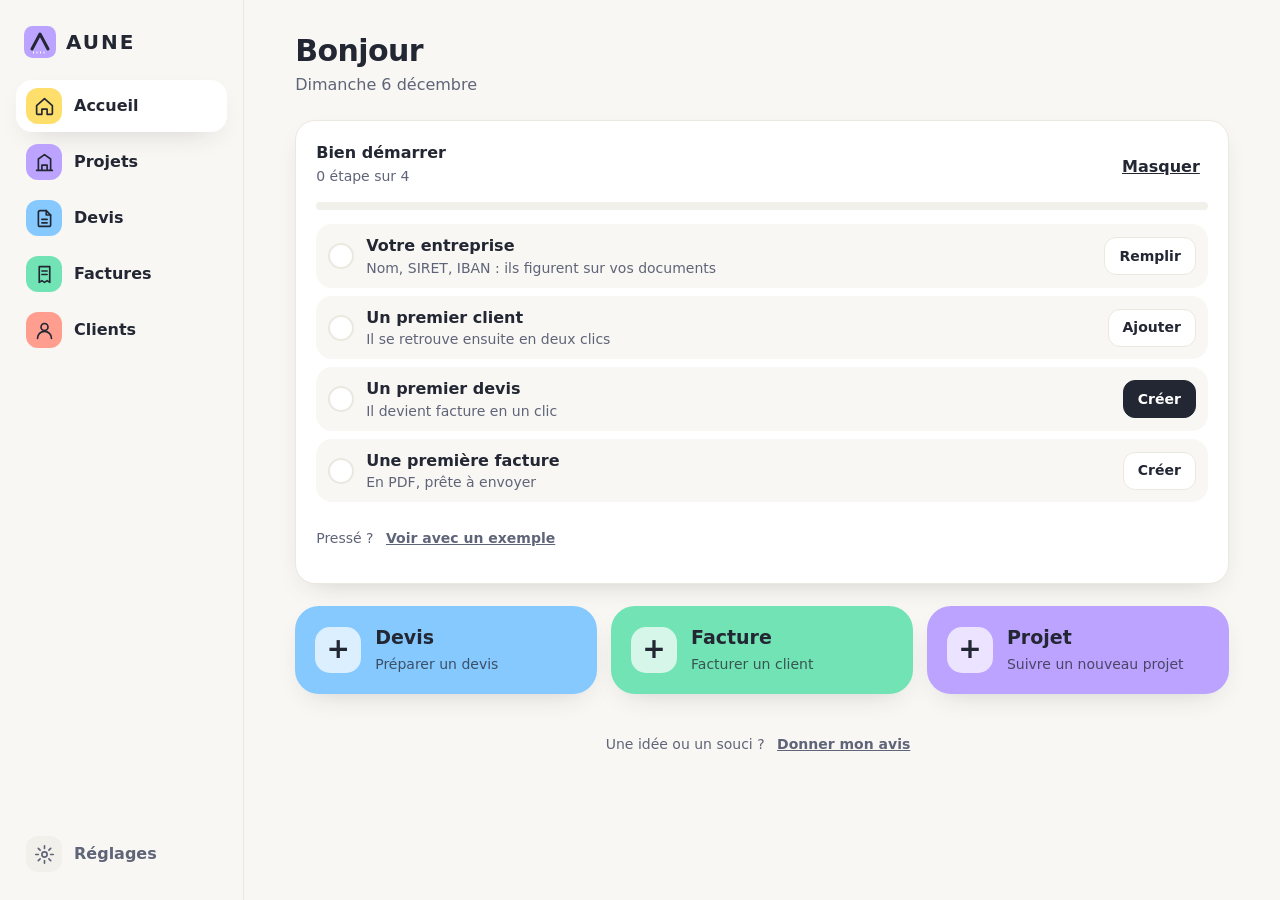
==== commit c4c617a2: "Page introuvable, alias d'URL, bascule Liste/Planning, boutons en double retirés, contraste et zones" ====
--- a/app/index.html
+++ b/app/index.html
@@ -16,7 +16,7 @@
    chantiers = lilas · devis = ciel · factures = menthe · alertes = corail · attention = citron */
 :root{
   color-scheme:light;
-  --bg:#f8f7f3;--card:#fff;--ink:#232733;--muted:#70758a;--line:#ebe8e0;--soft:#f2f0ea;
+  --bg:#f8f7f3;--card:#fff;--ink:#232733;--muted:#5f6478;--line:#ebe8e0;--soft:#f2f0ea;
   --sky:#86c9ff;--mint:#72e3b4;--lilac:#bba3ff;--coral:#ff9d8f;--lemon:#ffdf6b;
   --sky-s:#e4f3ff;--mint-s:#dff8ee;--lilac-s:#ede7ff;--coral-s:#ffeae6;--lemon-s:#fff6d4;
   --sky-d:#0d5a94;--mint-d:#087349;--lilac-d:#5430c4;--coral-d:#b02f24;--lemon-d:#7a5d00;
@@ -59,7 +59,8 @@
 .btn:hover{border-color:var(--ink)}
 .btn.primary{background:var(--p);color:var(--pt);border-color:var(--p)}
 .btn.sky{background:var(--sky);border-color:var(--sky)}.btn.mint{background:var(--mint);border-color:var(--mint)}.btn.lilac{background:var(--lilac);border-color:var(--lilac)}
-.btn.link{border:0;background:none;text-decoration:underline;padding:10px 4px}
+.btn.link{border:0;background:none;text-decoration:underline;padding:14px 8px;min-height:44px}
+.vs{display:inline-flex;background:var(--soft);border-radius:12px;padding:3px;margin:0 0 14px}.vs a{display:grid;place-items:center;min-height:40px;padding:0 18px;border-radius:10px;font-weight:600;font-size:14px;color:var(--muted)}.vs a.on{background:#fff;color:var(--ink);border:1px solid var(--line)}
 .btn.danger{color:var(--coral-d)}
 .btn.sm{min-height:38px;padding:6px 14px;font-size:14px;border-radius:12px}
 .icon-btn{border:0;background:none;cursor:pointer;font-size:24px;line-height:1;padding:6px 10px;border-radius:10px;color:var(--muted)}
@@ -75,7 +76,7 @@
 .back{display:inline-block;margin-bottom:14px;color:var(--muted);font-weight:650}
 .cols2{display:grid;grid-template-columns:minmax(0,1.45fr) minmax(0,1fr);gap:28px;align-items:start}
 .cols2.eq{grid-template-columns:1fr 1fr}
-.stack{display:grid;gap:14px}
+.stack{display:grid;gap:14px;grid-template-columns:minmax(0,1fr)}
 
 /* Tuiles d'action */
 .quick{display:grid;grid-template-columns:repeat(3,1fr);gap:14px;margin-bottom:18px}
@@ -179,6 +180,44 @@
 .line .ltot input{font-weight:750}
 .line .icon-btn{align-self:end;height:46px}
 .fbl{margin:26px 0 0;text-align:center}
+.rg .fgrid{grid-template-columns:repeat(auto-fit,minmax(180px,1fr));align-items:end}
+@media(max-width:560px){.rg .fgrid{grid-template-columns:1fr}}
+/* Réglages : liste + détail */
+.rg2{display:grid;grid-template-columns:310px minmax(0,1fr);gap:28px;align-items:start}
+.rgl{padding:8px;position:sticky;top:20px}
+.rgi{display:flex;align-items:center;gap:12px;padding:11px 12px;border-radius:14px;color:var(--ink);text-decoration:none}
+.rgi:hover{background:var(--soft)}
+.rgi.on{background:var(--soft)}
+.rgc{width:38px;height:38px;border-radius:12px;display:grid;place-items:center;flex:none}
+.rgt{display:grid;min-width:0;flex:1}.rgt b{font-weight:700}
+.rgt small{color:var(--muted);font-size:13px;white-space:nowrap;overflow:hidden;text-overflow:ellipsis}
+.rgdot{width:10px;height:10px;border-radius:50%;background:var(--coral);flex:none}
+.rgch{color:var(--muted);font-size:22px;line-height:1;display:none}
+.rgback{display:none}
+.rgh{display:flex;align-items:center;justify-content:space-between;gap:12px}
+.rgh h2{font-size:22px;font-weight:800}
+.rgsaved{color:var(--mint-d);font-weight:700;font-size:14px;opacity:0;transition:opacity .25s}
+.rgsaved.on{opacity:1}
+.rgbody{margin-top:14px;padding:22px}
+.rgraw{margin-top:14px}
+@media(max-width:820px){
+ .rg2{grid-template-columns:1fr}
+ .rgl{position:static}.rgch{display:block}
+ .rg2[data-view=list] .rgd{display:none}
+ .rg2[data-view=detail] .rgl{display:none}
+ .rgback{display:inline-block;margin-bottom:10px}
+ .rg2[data-view=list] .rgi.on{background:none;box-shadow:none}
+}
+.approws{display:grid;margin-top:6px}
+.arow{display:flex;align-items:center;justify-content:space-between;gap:12px;padding:12px 0;border-top:1px solid var(--line)}
+.arow:first-child{border-top:0}
+.arow>span:first-child{font-weight:650;display:grid;gap:1px}
+.arow small{color:var(--muted);font-weight:500;font-size:13px}
+.arow select{width:auto;max-width:55%}
+.arow .abtns{display:flex;gap:8px;flex-wrap:wrap;justify-content:flex-end}
+.arow.sens{flex-wrap:wrap}
+.arow select{min-width:0}
+@media(max-width:560px){.arow{flex-wrap:wrap}.arow>span:first-child{flex:1 1 150px}.arow .abtns{justify-content:flex-start}.arow select{max-width:100%;flex:1 1 150px}}
 .gor{display:flex;align-items:center;gap:12px;margin:14px 0 10px;color:var(--muted);font-size:14px}.gor::before,.gor::after{content:"";flex:1;height:1px;background:var(--line)}
 .gbtn{min-height:44px;display:flex;justify-content:center}
 /* démarrage guidé */
@@ -269,8 +308,8 @@
   .ccard:hover{transform:translateY(-2px)}
   .btn:active,.tile:active,.ccard:active,button.pill:active{transform:scale(.97)}
   /* un seul mouvement d'ensemble quand on change de page */
-  main.enter{animation:enter .3s cubic-bezier(.2,.7,.2,1)}
-  @keyframes enter{from{opacity:0;transform:translateY(10px)}}
+  main.enter{animation:enter .16s ease-out}
+  @keyframes enter{from{opacity:0}}
   main.enter .bar2 i{transform-origin:left;animation:grow .8s .12s cubic-bezier(.2,.7,.2,1) both}
   @keyframes grow{from{transform:scaleX(0)}}
   /* réponses à une action */
@@ -513,7 +552,7 @@
   return head('Bonjour',dateTxt)+startCard()+quick+
   `<div class="kpis">${kpi('mint','À encaisser',eur(aEnc),'#/factures')}${kpi('coral','En retard',eur(late),'#/factures')}${kpi('sky','Devis en attente',eur(att),'#/devis')}${kpi('lilac',Wcs()+' en cours',actifs.length,'#/chantiers')}</div>`+
   (backupDue()?`<div class="notice">${bkAge()} <button class="btn link" data-a="export">Exporter maintenant</button></div>`:'')+
-  (!s.name&&startDismissed()?`<div class="notice">Ajoutez le nom de votre entreprise pour qu'il figure sur vos devis. <a href="#/reglages"><u>Ouvrir les réglages</u></a></div>`:'')+
+  (!s.name&&startDismissed()?`<div class="notice">Ajoutez le nom de votre entreprise pour qu'il figure sur vos devis. <a href="#/reglages/entreprise"><u>Ouvrir les réglages</u></a></div>`:'')+
   `<div class="cols2"><div><div class="sec"><h2>À traiter</h2></div>`+
   (todo.length?`<div class="list">${todo.slice(0,6).map(x=>docRow(x.d,x.msg)).join('')}</div>`:`<div class="empty">Tout est à jour.</div>`)+
   `</div><div><div class="sec"><h2>${Wcs()} en cours</h2><a href="#/chantiers"><u>Tous</u></a></div>`+
@@ -523,12 +562,14 @@
 function listChantiers(){
   const q=ui.q.toLowerCase();
   const l=db.chantiers.filter(c=>!q||(c.name+' '+c.client+' '+c.address).toLowerCase().includes(q));
-  if(!l.length)return empty(q?'Aucun résultat':'Aucun '+W().one,'Un '+W().one+' regroupe vos '+W().lots+', devis et factures.',q?'':`<button class="btn primary" data-a="newChantier">+ ${Wc()}</button>`);
+  if(!l.length)return empty(q?'Aucun résultat':'Aucun '+W().one,'Un '+W().one+' regroupe vos '+W().lots+', devis et factures.','');
   return [['en cours','En cours'],['à venir','À venir'],['en pause','En pause'],['terminé','Terminés']].map(([k,t])=>{
     const g=l.filter(c=>c.status===k);return g.length?`<div class="sec"><h2>${t}<span class="count">${g.length}</span></h2></div><div class="cards">${g.map(chantierCard).join('')}</div>`:''}).join('');
 }
+const vSwitch=on=>`<div class="vs" role="tablist"><a href="#/chantiers" class="${on==='l'?'on':''}">Liste</a><a href="#/planning" class="${on==='p'?'on':''}">Planning</a></div>`;
 function vChantiers(){
-  return head(Wcs(),'',`<a class="btn" href="#/planning">Planning</a><button class="btn primary" data-a="newChantier">+ ${Wc()}</button>`)+
+  return head(Wcs(),'',`<button class="btn primary" data-a="newChantier">+ ${Wc()}</button>`)+
+  vSwitch('l')+
   (db.chantiers.length>4?`<input class="search" type="search" placeholder="Rechercher un ${W().one} ou un client" data-q="chantiers" value="${esc(ui.q)}">`:'')+
   `<div id="list">${listChantiers()}</div>`;
 }
@@ -558,10 +599,11 @@
   `</div></div>`;
 }
 
+const hiddenCanc=d=>d.type==='facture'&&(isCancelled(d)||(d.avoir&&d.status!=='brouillon'&&isCancelled(doc(d.refId)||{})));
 function listDocs(type){
   const q=ui.q.toLowerCase();
-  const l=db.docs.filter(d=>d.type===type&&(!q||((d.clientName||'')+' '+d.number+' '+((ch(d.chantierId)||{}).name||'')).toLowerCase().includes(q))).sort((a,b)=>(b.date||'').localeCompare(a.date||'')||b.number.localeCompare(a.number));
-  return l.length?`<div class="list">${l.map(d=>docRow(d)).join('')}</div>`:empty(q?'Aucun résultat':(type==='devis'?'Aucun devis':'Aucune facture'),type==='devis'?'Créez un devis, envoyez-le en PDF, puis transformez-le en facture.':'Créez une facture, ou transformez un devis accepté.',q?'':`<button class="btn primary" data-a="newDoc" data-type="${type}">+ ${type==='devis'?'Devis':'Facture'}</button>`);
+  const l=db.docs.filter(d=>d.type===type&&(type!=='facture'||ui.showCanc||!hiddenCanc(d))&&(!q||((d.clientName||'')+' '+d.number+' '+((ch(d.chantierId)||{}).name||'')).toLowerCase().includes(q))).sort((a,b)=>(b.date||'').localeCompare(a.date||'')||b.number.localeCompare(a.number));
+  return l.length?`<div class="list">${l.map(d=>docRow(d)).join('')}</div>`:empty(q?'Aucun résultat':(type==='devis'?'Aucun devis':'Aucune facture'),type==='devis'?'Créez un devis, envoyez-le en PDF, puis transformez-le en facture.':'Créez une facture, ou transformez un devis accepté.','');
 }
 function vDocs(type,r){
   if(r.id){const d=doc(r.id);if(d)return vDocEdit(d)}
@@ -571,6 +613,7 @@
     :kpi('mint','À encaisser',sum(d=>d.status==='envoyée'))+kpi('coral','En retard',sum(isLate))+(isPro()?`<button class="kpi lilac kpibtn" data-a="caDlg"><span>CA ${new Date().getFullYear()} · voir le détail</span><b>${eur(caTotal(new Date().getFullYear()))}</b></button>`:`<button class="kpi lilac kpibtn" data-a="caDlg"><span>Suivi du chiffre d'affaires</span><b style="font-size:17px">Fonction Pro</b></button>`);
   return head(type==='devis'?'Devis':'Factures','',`<button class="btn primary" data-a="newDoc" data-type="${type}">+ ${type==='devis'?'Devis':'Facture'}</button>`)+
   (all.length?`<div class="kpis three">${k}</div>`:'')+
+  (type==='facture'&&all.some(hiddenCanc)?`<p class="s" style="margin:0 0 12px"><button class="btn link" data-a="toggleCanc">${ui.showCanc?'Masquer':'Afficher'} les annulées (${all.filter(hiddenCanc).length})</button></p>`:'')+
   (all.length>4?`<input class="search" type="search" placeholder="Rechercher un client ou un numéro" data-q="${type}" value="${esc(ui.q)}">`:'')+
   `<div id="list">${listDocs(type)}</div>`;
 }
@@ -613,7 +656,7 @@
   const av=db.docs.filter(x=>x.avoir&&x.refId===d.id);
   return av.length?'Avoir : '+av.map(x=>`<a href="#/factures/${x.id}"><u>${esc(x.number)}</u></a>`).join(', '):'';
 };
-const lockBanner=d=>isLocked(d)?`<div class="notice">${d.avoir?'Avoir émis':'Facture émise'} : ${d.avoir?'il':'elle'} n'est plus modifiable.${d.avoir?'':` ${d.status==='envoyée'&&!creditOf(d)?`Une erreur ? <button class="btn link" data-a="corriger" data-id="${d.id}">Corriger la facture</button> (avoir + copie modifiable) ou `:'Pour la corriger, '}<button class="btn link" data-a="avoir" data-id="${d.id}">créer un avoir</button>`}</div>`:'';
+const lockBanner=d=>isLocked(d)?`<div class="notice">${d.avoir?'Avoir émis':'Facture émise'} : ${d.avoir?'il':'elle'} n'est plus modifiable.${d.avoir?'':` ${d.status==='envoyée'&&!creditOf(d)?`Une erreur ? <button class="btn link" data-a="corriger" data-id="${d.id}">Corriger la facture</button> (avoir + copie modifiable), <button class="btn link" data-a="annuler" data-id="${d.id}">Annuler la facture</button> ou `:'Pour la corriger, '}<button class="btn link" data-a="avoir" data-id="${d.id}">créer un avoir</button>`}</div>`:'';
 function vDocEdit(d){
   const isD=d.type==='devis',sts=isD?STAT_D:STAT_F,items=[...catalog().values()];
   return `<a class="back" href="#/${isD?'devis':'factures'}">← ${isD?'Devis':'Factures'}</a>`+
@@ -666,41 +709,73 @@
     rows+=`<div class="g"><div class="gl c"><a href="#/chantier/${c.id}">${esc(c.name)}</a></div>${track(bar(c.start,c.end,'var(--ink)','c',c.name))}</div>`;
     ls.forEach(l=>{rows+=`<div class="g"><div class="gl">${esc(l.trade)}</div>${track(bar(l.start,l.end,colorOf(l.trade),l.status==='terminé'?'done':'',l.trade+' · '+(l.company||'')))}</div>`});
   });
-  return `<a class="back" href="#/chantiers">← ${Wcs()}</a>`+head('Planning',`${fdate(ws)} → ${fdate(addDays(ws,days-1))}`,
+  return head('Planning',`${fdate(ws)} → ${fdate(addDays(ws,days-1))}`,
     `<select id="gsel" aria-label="Filtrer par ${W().one}" style="width:auto"><option value="">Tous les ${W().many}</option>${db.chantiers.map(c=>`<option value="${c.id}" ${ui.gc===c.id?'selected':''}>${esc(c.name)}</option>`).join('')}</select>
-     <button class="btn" data-a="gprev" aria-label="Période précédente">←</button><button class="btn" data-a="gtoday">Aujourd'hui</button><button class="btn" data-a="gnext" aria-label="Période suivante">→</button>`)+
+     <button class="btn" data-a="gprev" aria-label="Période précédente">←</button><button class="btn" data-a="gtoday">Aujourd'hui</button><button class="btn" data-a="gnext" aria-label="Période suivante">→</button>`)+vSwitch('p')+
   (rows?`<div class="gantt"><div class="g"><div class="gl"></div><div class="gw">${weeks.map(w=>`<span>${fshort(w)}</span>`).join('')}</div></div>${rows}</div><p class="muted small">Le trait corail marque aujourd'hui. Les dates se règlent dans chaque ${W().lot}.</p>`
-   :empty('Rien à afficher','Ajoutez des dates à vos '+W().lots+' pour les voir ici.',`<a class="btn primary" href="#/chantiers">Voir les ${W().many}</a>`));
-}
-
+   :empty('Rien à afficher','Ajoutez des dates à vos '+W().lots+' pour les voir ici.',''));
+}
+
+/* Réglages : liste des rubriques + détail (sur téléphone : on touche une rubrique, elle s'ouvre) */
+function rgSections(){
+  const s=db.settings,yr=new Date().getFullYear(),m=sy.me||{};
+  const f=(k,l,t,full)=>`<label class="f ${full?'full':''}">${l}<input type="${t||'text'}" data-s="${k}" value="${esc(s[k])}"></label>`;
+  const insShort=s.insName?`${s.insKind.split(' et ')[0]} · ${s.insName}`:'Non renseignée';
+  const plan=!sy.s?'Non connecté':(isPro()?(m.source==='subscription'?'Formule Pro':'Essai Pro'):'Formule gratuite');
+  return [
+   {k:'entreprise',t:'Mon entreprise',ic:'site',c:'lilac',dot:!s.name,
+    pv:()=>s.name?`${s.name}${s.siret?' · SIRET renseigné':' · SIRET à ajouter'}`:'À renseigner : nom, SIRET, adresse',
+    sub:'Ces informations apparaissent sur vos devis et vos factures.',
+    body:()=>`<div class="fgrid">${f('name','Nom de l\'entreprise',null,true)}${f('legal','Forme juridique (ex. EI, SARL)')}${f('siret','SIRET')}${f('address','Adresse',null,true)}${f('phone','Téléphone','tel')}${f('email','E-mail','email')}</div>`},
+   {k:'tva',t:'TVA et paiement',ic:'inv',c:'mint',
+    pv:()=>`${s.tvaMode==='franchise'?'TVA non applicable':'TVA '+s.tva+' %'} · ${s.iban?'IBAN renseigné':'pas d\'IBAN'}`,
+    sub:'Affiché sur vos devis et vos factures.',
+    body:()=>`<div class="fgrid"><label class="f full">Régime de TVA<select data-s="tvaMode"><option value="franchise" ${s.tvaMode==='franchise'?'selected':''}>Auto-entrepreneur : TVA non applicable (art. 293 B du CGI)</option><option value="assujetti" ${s.tvaMode==='assujetti'?'selected':''}>Assujetti à la TVA</option></select></label>
+      <label class="f">Taux de TVA par défaut<select data-s="tva">${[5.5,10,20].map(x=>`<option value="${x}" ${+s.tva===x?'selected':''}>${x} %</option>`).join('')}</select></label>${f('vatId','N° de TVA intracommunautaire')}
+      ${f('iban','IBAN (affiché sur les factures)',null,true)}${f('acomptePct','Acompte proposé sur les devis (%)','number')}
+      <label class="f full">Conditions de paiement<textarea rows="4" data-s="conditions">${esc(s.conditions)}</textarea></label></div>`},
+   {k:'numerotation',t:'Numérotation',ic:'doc',c:'sky',
+    pv:()=>`${s.devisPrefix||'DEV'}-${yr}-001 · ${s.facturePrefix||'FAC'}-${yr}-001`,
+    sub:'Les numéros se suivent automatiquement, sans trou.',
+    body:()=>`<div class="fgrid">${f('devisPrefix','Préfixe des devis')}${f('facturePrefix','Préfixe des factures')}${f('avoirPrefix','Préfixe des avoirs')}</div><p class="s" style="margin:14px 0 0">Exemples : <b>${esc(s.devisPrefix||'DEV')}-${yr}-001</b> · <b>${esc(s.facturePrefix||'FAC')}-${yr}-001</b> · <b>${esc(s.avoirPrefix||'AV')}-${yr}-001</b></p>`},
+   {k:'assurance',t:'Assurance',ic:'doc',c:'lemon',
+    pv:()=>insShort,
+    sub:'Mentions obligatoires sur les devis et factures du bâtiment. Laissez vide si vous n\'êtes pas concerné.',
+    body:()=>`<div class="fgrid"><label class="f full">Type d'assurance<select data-s="insKind">${['Garantie décennale','Responsabilité civile professionnelle','Garantie décennale et responsabilité civile professionnelle'].map(x=>`<option ${s.insKind===x?'selected':''}>${x}</option>`).join('')}</select></label>${f('insName','Assureur')}${f('insPolicy','N° de contrat')}${f('insAddr','Adresse de l\'assureur',null,true)}${f('insZone','Zone géographique couverte',null,true)}</div>`},
+   {k:'ca',t:'Chiffre d\'affaires micro',ic:'inv',c:'coral',
+    pv:()=>`Plafond ${(+s.plafondCA||0).toLocaleString('fr-FR')} €${s.tauxCot?' · cotisations '+s.tauxCot+' %':''}`,
+    sub:'Pour suivre votre plafond. À vérifier chaque année sur service-public.fr et autoentrepreneur.urssaf.fr.',
+    body:()=>`<div class="fgrid">${f('plafondCA','Plafond de chiffre d\'affaires (€)','number')}${f('tauxCot','Taux de cotisations (%, facultatif)','number')}</div>`},
+   {k:'compte',t:'Compte et abonnement',ic:'user',c:'lilac',
+    pv:()=>plan,
+    sub:'',
+    body:()=>`<div id="acct">${syCard()||'<p class="muted">La synchronisation n\'est pas disponible pour le moment.</p>'}</div>`,raw:true},
+   {k:'appli',t:'Application',ic:'cog',c:'mint',
+    pv:()=>`Vocabulaire : ${W().one}`,
+    sub:'',
+    body:()=>`<div class="approws">
+      <div class="arow"><span>Vocabulaire<small>Le mot utilisé dans toute l'appli</small></span><select data-s="vocab" aria-label="Vocabulaire">${Object.keys(VOC).map(k=>`<option value="${k}" ${W()===VOC[k]?'selected':''}>${cap(VOC[k].one)}${k==='projet'?' (recommandé)':''}</option>`).join('')}</select></div>
+      ${isInstalled()?'':`<div class="arow"><span>Installer AUNE<small>Icône sur l'écran d'accueil, sans réseau</small></span><button class="btn sm" data-a="install">Installer</button></div>`}
+      <div class="arow"><span>Une idée, un souci ?<small>Je lis tous les messages</small></span><button class="btn sm" data-a="feedback">Donner mon avis</button></div>
+      <div class="arow"><span>Sauvegarde<small>${API?'Votre copie de secours':'Vos données restent sur cet appareil'}</small></span><span class="abtns"><button class="btn sm primary" data-a="export">Exporter</button><button class="btn sm" data-a="import">Importer</button></span></div>
+      <div class="arow sens"><span>Zone sensible</span><span class="abtns"><button class="btn sm" data-a="demo">Charger un exemple</button><button class="btn sm danger" data-a="reset">Tout effacer</button>${undoInfo()?`<button class="btn link" data-a="undo">Annuler le dernier remplacement</button>`:''}</span></div></div>`,raw:true},
+   {k:'facture-electronique',t:'Facture électronique',ic:'doc',c:'sky',
+    pv:()=>'Ce qui arrive en septembre 2027',
+    sub:'',
+    body:()=>`<p style="margin:0 0 10px">Depuis le 1er septembre 2026, toute entreprise doit pouvoir recevoir des factures électroniques. À partir du <b>1er septembre 2027</b>, les TPE, PME et micro-entreprises devront aussi en émettre, par une plateforme agréée.</p>
+      <p class="s" style="margin:0 0 10px">AUNE prépare déjà les nouvelles mentions : type de client, SIREN, nature de l'opération, TVA sur les débits, adresse de livraison. L'envoi par plateforme agréée viendra dans une prochaine version.</p>
+      <a href="https://www.impots.gouv.fr/professionnel/questions/partir-de-quand-suis-je-concerne-par-la-reforme-de-la-facturation" target="_blank" rel="noopener"><u>Voir le calendrier officiel (impots.gouv.fr)</u></a>`}
+  ];
+}
 function vReglages(){
-  const s=db.settings,f=(k,l,t,full)=>`<label class="f ${full?'full':''}">${l}<input type="${t||'text'}" data-s="${k}" value="${esc(s[k])}"></label>`;
-  return head('Réglages','Ces informations apparaissent sur vos devis et factures.')+
-  `<div class="cols2 eq"><div class="stack">
-   <div class="card"><h2 style="margin-bottom:14px">Mon entreprise</h2><div class="fgrid">
-    ${f('name','Nom de l\'entreprise',null,true)}${f('siret','SIRET')}${f('phone','Téléphone','tel')}${f('email','E-mail','email')}${f('address','Adresse')}
-    <label class="f full">Régime de TVA<select data-s="tvaMode"><option value="franchise" ${s.tvaMode==='franchise'?'selected':''}>Auto-entrepreneur : TVA non applicable (art. 293 B du CGI)</option><option value="assujetti" ${s.tvaMode==='assujetti'?'selected':''}>Assujetti à la TVA</option></select></label>
-    <label class="f full">Vocabulaire<select data-s="vocab">${Object.keys(VOC).map(k=>`<option value="${k}" ${W()===VOC[k]?'selected':''}>${cap(VOC[k].one)}${k==='projet'?' (recommandé)':''}</option>`).join('')}</select></label>
-   </div></div>
-   <details class="more"><summary>Plus de réglages</summary><div class="card" style="margin-top:6px"><div class="fgrid">
-    <p class="s full" style="margin:2px 0 -4px"><b>Assurance (bâtiment)</b> : mentions obligatoires sur vos devis et factures. Laissez vide si non concerné.</p>
-    <label class="f full">Type d'assurance<select data-s="insKind">${['Garantie décennale','Responsabilité civile professionnelle','Garantie décennale et responsabilité civile professionnelle'].map(x=>`<option ${s.insKind===x?'selected':''}>${x}</option>`).join('')}</select></label>
-    ${f('insName','Assureur')}${f('insPolicy','N° de contrat')}${f('insAddr','Adresse de l\'assureur',null,true)}${f('insZone','Zone géographique couverte',null,true)}
-    <p class="s full" style="margin:2px 0 -4px"><b>Entreprise</b></p>
-    ${f('legal','Forme juridique (ex. EI, SARL)')}${f('iban','IBAN (affiché sur les factures)')}${f('vatId','N° de TVA intracommunautaire (si assujetti)')}
-    <label class="f">Taux de TVA par défaut<select data-s="tva">${[5.5,10,20].map(x=>`<option value="${x}" ${+s.tva===x?'selected':''}>${x} %</option>`).join('')}</select></label><span></span>
-    ${f('acomptePct','Acompte proposé sur les devis (%)','number')}${f('plafondCA','Plafond de chiffre d\'affaires micro (€)','number')}${f('tauxCot','Taux de cotisations (%, facultatif)','number')}<p class="s full" style="margin:-6px 0 0">Plafond et taux : à vérifier chaque année sur service-public.fr et autoentrepreneur.urssaf.fr.</p>${f('devisPrefix','Préfixe des devis')}${f('avoirPrefix','Préfixe des avoirs')}${f('facturePrefix','Préfixe des factures')}
-    <label class="f full">Conditions de paiement<textarea rows="3" data-s="conditions">${esc(s.conditions)}</textarea></label></div></div></details>
-  </div><div class="stack"><div class="card" style="background:var(--sky-s);box-shadow:none"><h2 style="margin-bottom:6px">Facture électronique : ce qui arrive</h2>
-  <p style="margin:0 0 8px">Depuis le 1er septembre 2026, toute entreprise doit pouvoir recevoir des factures électroniques. À partir du <b>1er septembre 2027</b>, les TPE, PME et micro-entreprises devront aussi en émettre, par une plateforme agréée.</p>
-  <p class="s" style="margin:0 0 8px">AUNE prépare déjà les nouvelles mentions : type de client, SIREN, nature de l'opération, TVA sur les débits, adresse de livraison. L'envoi par plateforme agréée viendra dans une prochaine version.</p>
-  <a href="https://www.impots.gouv.fr/professionnel/questions/partir-de-quand-suis-je-concerne-par-la-reforme-de-la-facturation" target="_blank" rel="noopener"><u>Voir le calendrier officiel (impots.gouv.fr)</u></a></div>
-  ${syCard()}
-  ${installCard()}
-  <div class="card"><h2 style="margin-bottom:6px">Une idée, un souci ?</h2><p class="muted" style="margin-top:0">Dites-moi ce qui manque ou ce qui vous gêne : je lis tous les messages.</p><div class="actions"><button class="btn" data-a="feedback">Donner mon avis</button></div></div>
-  <div class="card"><h2 style="margin-bottom:6px">Sauvegarde de mes données</h2><p class="muted" style="margin-top:0">${API?'Exportez de temps en temps un fichier : c\'est votre copie de secours.':'Vos données restent sur cet appareil. Exportez un fichier pour les sauvegarder ou les copier sur un autre appareil.'}</p>
-  <div class="actions"><button class="btn primary" data-a="export">Exporter</button><button class="btn" data-a="import">Importer un fichier</button><button class="btn" data-a="demo">Charger un exemple</button><button class="btn danger" data-a="reset">Tout effacer</button>${undoInfo()?`<button class="btn link" data-a="undo">Annuler le dernier remplacement</button>`:''}</div></div>
-  <p class="s" style="text-align:center;margin:6px 0 0"><a href="../mentions-legales.html"><u>Mentions légales</u></a> · <a href="../cgu.html"><u>Conditions</u></a> · <a href="../confidentialite.html"><u>Confidentialité</u></a> · <a href="../"><u>Site AUNE</u></a></p></div></div>`;
+  const r=route(),secs=rgSections();
+  let key=r.name==='abonnement'?'compte':r.id;
+  const known=secs.some(x=>x.k===key);
+  const cur=secs.find(x=>x.k===key)||secs[0];
+  const list=`<nav class="rgl card" aria-label="Rubriques des réglages">${secs.map(x=>`<a class="rgi${x.k===cur.k?' on':''}" href="#/reglages/${x.k}"><span class="rgc" style="background:var(--${x.c}-s)">${ico(x.ic)}</span><span class="rgt"><b>${x.t}</b><small>${esc(x.pv())}</small></span>${x.dot?'<i class="rgdot" title="À compléter"></i>':''}<span class="rgch">›</span></a>`).join('')}</nav>`;
+  const detail=`<section class="rgd"><a class="back rgback" href="#/reglages">← Réglages</a><div class="rgh"><h2>${cur.t}</h2><span id="rgsaved" class="rgsaved" aria-live="polite"></span></div>${cur.sub?`<p class="muted small" style="margin:4px 0 0">${cur.sub}</p>`:''}<div class="${cur.raw?'rgraw':'card rgbody'}">${cur.body()}</div></section>`;
+  return head('Réglages','')+`<div class="rg2" data-view="${known?'detail':'list'}">${list}${detail}</div>`+
+  `<p class="s" style="text-align:center;margin:26px 0 0"><a href="../mentions-legales.html"><u>Mentions légales</u></a> · <a href="../cgu.html"><u>Conditions</u></a> · <a href="../confidentialite.html"><u>Confidentialité</u></a> · <a href="../"><u>Site AUNE</u></a></p>`;
 }
 
 /* ============ Chiffre d'affaires et livre des recettes ============ */
@@ -751,7 +826,7 @@
 function listClients(){
   const q=ui.q.toLowerCase();
   const l=[...db.clients].filter(c=>!q||(c.name+' '+c.phone+' '+c.email+' '+c.address).toLowerCase().includes(q)).sort((a,b)=>a.name.localeCompare(b.name,'fr'));
-  if(!l.length)return empty(q?'Aucun résultat':'Aucun client','Les clients s\'ajoutent tout seuls quand vous créez un devis ou une facture.',q?'':`<button class="btn primary" data-a="newClient">+ Client</button>`);
+  if(!l.length)return empty(q?'Aucun résultat':'Aucun client','Les clients s\'ajoutent tout seuls quand vous créez un devis ou une facture.','');
   return `<div class="list">${l.map(c=>{const due=dueOf(c);return `<a class="row" href="#/clients/${c.id}">${av(c.name,c.id)}<div class="main"><div class="t">${esc(c.name)}</div><div class="s">${esc([c.phone,c.email,c.type==='pro'?'Pro':''].filter(Boolean).join(' · ')||c.address||'Coordonnées à compléter')}</div></div>${due>0?`<div class="rside"><div class="amt">${eur(due)}</div><span class="pill warn">à encaisser</span></div>`:''}</a>`}).join('')}</div>`;
 }
 function vClients(){
@@ -791,22 +866,26 @@
 $('#mtop').innerHTML=`<a class="logo" href="#/accueil" style="padding:0">${MARK}AUNE</a><a class="gear" href="#/reglages" aria-label="Réglages">${ico('cog')}</a>`;
 $('#bottom').innerHTML=nav.map(([k,l,i,c])=>`<a href="#/${k}" data-n="${k}" style="--c:var(--${c})"><span class="ib">${ico(i)}</span><span>${l}</span></a>`).join('');
 }
-function route(){const p=(location.hash.replace(/^#\/?/,'')||'accueil').split('/');return{name:p[0],id:p[1],tab:p[2]}}
+const ALIAS={projets:'chantiers',projet:'chantiers',dossiers:'chantiers',dossier:'chantiers',parametres:'reglages',reglage:'reglages',settings:'reglages',home:'accueil'};
+function route(){const p=(location.hash.replace(/^#\/?/,'')||'accueil').split('/');return{name:ALIAS[p[0]]||p[0],id:p[1],tab:p[2]}}
+const vNotFound=()=>empty('Page introuvable','Cette adresse n\'existe pas dans AUNE.','<a class="btn primary" href="#/accueil">Retour à l\'accueil</a>');
 let lastKey='';
 function render(){
   if(navVoc!==W().one)drawNav();
   const r=route();
-  const views={accueil:vAccueil,chantiers:vChantiers,chantier:()=>vChantier(r),planning:vPlanning,devis:()=>vDocs('devis',r),factures:()=>vDocs('facture',r),abonnement:vReglages,clients:()=>r.id?vClient(r):vClients(),reglages:vReglages};
-  const key=r.name+'/'+(r.id||'');
+  const views={accueil:vAccueil,chantiers:vChantiers,chantier:()=>vChantier(r),planning:vPlanning,devis:()=>vDocs('devis',r),factures:()=>vDocs('facture',r),abonnement:vReglages,clients:()=>r.id?vClient(r):vClients(),reglages:vReglages,connexion:vAccueil};
+  const key=(r.name==='reglages'||r.name==='abonnement')?'reglages/':r.name+'/'+(r.id||'');
+  const entering=key!==lastKey;
   if(key!==lastKey){ui.q='';ui.opt=false}
-  $('#main').innerHTML=(views[r.name]||vAccueil)();
+  $('#main').innerHTML=(views[r.name]||vNotFound)();
   if(r.name==='factures'&&r.id&&isLocked(doc(r.id)))document.querySelectorAll('#main .editor input,#main .editor select,#main .editor textarea').forEach(el=>{if(!LOCK_OK.includes(el.dataset.b))el.disabled=true});
   const on={chantier:'chantiers',planning:'chantiers'}[r.name]||r.name;
   const sec={chantiers:'chantiers',chantier:'chantiers',planning:'chantiers',devis:'devis',factures:'factures',clients:'clients'}[r.name];
   if(sec)document.body.dataset.sec=sec;else delete document.body.dataset.sec;
   document.querySelectorAll('[data-n]').forEach(a=>a.classList.toggle('on',a.dataset.n===on));
   const m=$('#main');
-  if(key!==lastKey){window.scrollTo(0,0);lastKey=key;m.classList.remove('enter');void m.offsetWidth;m.classList.add('enter')}
+  if(key!==lastKey){window.scrollTo(0,0);lastKey=key;ui.rgv=undefined;m.classList.remove('enter');void m.offsetWidth;m.classList.add('enter')}
+  else if(key==='reglages/'){const w=document.querySelector('.rg2'),v=w?w.dataset.view:'';if(ui.rgv!==undefined&&ui.rgv!==v&&matchMedia('(max-width:820px)').matches)window.scrollTo(0,0);ui.rgv=v}
   if(ui.flash){ // petit rebond sur l'élément qui vient de changer
     const f=ui.flash;ui.flash=null;let el=null;
     if(f.startsWith('lot:'))el=$(`[data-a="cycleLot"][data-id="${f.slice(4)}"]`);
@@ -815,6 +894,7 @@
     if(el)el.classList.add('pop');
   }
   if(typeof gsiMount==='function')gsiMount();
+  if(r.name==='abonnement'&&entering){const a=$('#acct');if(a)a.scrollIntoView()}
 }
 const go=h=>{if(location.hash==='#/'+h)render();else location.hash='#/'+h};
 window.addEventListener('hashchange',render);
@@ -993,6 +1073,12 @@
     if(fxTip&&!fxTipShown){fxTipShown=true;setTimeout(()=>toast('Facture électronique Factur-X : fonction Pro (30 jours d\'essai offerts)'),2800)}
   }finally{sendBusy=false}
 }
+function creditNoteOf(q){ // avoir total, émis tout de suite
+  const t=today();
+  return {id:uid(),type:'facture',avoir:true,refId:q.id,refNumber:q.number,refDate:q.date,number:nextNumber('facture',true),chantierId:q.chantierId,clientId:q.clientId||'',clientName:q.clientName,clientAddress:q.clientAddress,date:t,due:t,tva:q.tva,status:'envoyée',
+    notes:`Avoir sur la facture ${q.number} du ${fdate(q.date)}.`,paid:0,clientType:q.clientType||'particulier',clientSiren:q.clientSiren||'',nature:q.nature||'services',tvaDebits:!!q.tvaDebits,deliveryAddress:q.deliveryAddress||'',
+    lines:q.lines.filter(l=>l.desc||l.pu).map(l=>({...l,pu:-Math.abs(+l.pu||0),qty:Math.abs(+l.qty||0)}))};
+}
 function deleteDocFlow(id){
   const x0=doc(id);if(!x0)return null;
   if(isLocked(x0)){toast('Une facture émise ne peut pas être supprimée : créez un avoir.');return null}
@@ -1060,7 +1146,9 @@
   rlSend:d=>{const t=$('#rlTxt').value,x=doc(d.id);if(navigator.share)navigator.share({title:'Facture '+x.number,text:t}).catch(()=>{});else location.href='mailto:'+(((clientOf(x)||{}).email)||'').replace(/\s/g,'')+'?subject='+encodeURIComponent('Facture '+x.number+' : rappel')+'&body='+encodeURIComponent(t)},
   rlSms:d=>{const c=clientOf(doc(d.id));location.href='sms:'+String(c.phone).replace(/[^\d+]/g,'')+'?&body='+encodeURIComponent($('#rlTxt').value)},
   dupDoc:d=>dupDoc(doc(d.id)),undo:()=>restoreUndo(),
-  setStatus:d=>{const x=doc(d.id);setField(x,'status',d.v);save();ui.flash='st';render()},
+  setStatus:d=>{const x=doc(d.id);
+    if(x&&x.type==='facture'&&x.status==='brouillon'&&d.v==='envoyée'&&!confirm((x.avoir?'Émettre l\'avoir ':'Valider la facture ')+x.number+' ?\n\nUne fois validée, elle ne pourra plus être modifiée ni supprimée. Pour la corriger, il faudra émettre un avoir.'))return;
+    setField(x,'status',d.v);save();ui.flash='st';render()},
   avoir:d=>{
     const q=doc(d.id);if(!q||q.type!=='facture'||q.avoir||q.status==='brouillon')return;const t=today();
     const f={id:uid(),type:'facture',avoir:true,refId:q.id,refNumber:q.number,refDate:q.date,number:nextNumber('facture',true),chantierId:q.chantierId,clientId:q.clientId||'',clientName:q.clientName,clientAddress:q.clientAddress,date:t,due:t,tva:q.tva,status:'brouillon',
@@ -1070,13 +1158,15 @@
   corriger:d=>{ // avoir total émis + copie en brouillon, modifiable
     const q=doc(d.id);if(!q||q.type!=='facture'||q.avoir||q.status!=='envoyée'||creditOf(q))return;
     if(!confirm('Annuler la facture '+q.number+' par un avoir, et créer une copie à corriger ?'))return;
-    const t=today(),lines=q.lines.filter(l=>l.desc||l.pu);
-    const av={id:uid(),type:'facture',avoir:true,refId:q.id,refNumber:q.number,refDate:q.date,number:nextNumber('facture',true),chantierId:q.chantierId,clientId:q.clientId||'',clientName:q.clientName,clientAddress:q.clientAddress,date:t,due:t,tva:q.tva,status:'envoyée',
-      notes:`Avoir sur la facture ${q.number} du ${fdate(q.date)}.`,paid:0,clientType:q.clientType||'particulier',clientSiren:q.clientSiren||'',nature:q.nature||'services',tvaDebits:!!q.tvaDebits,deliveryAddress:q.deliveryAddress||'',
-      lines:lines.map(l=>({...l,pu:-Math.abs(+l.pu||0),qty:Math.abs(+l.qty||0)}))};
-    db.docs.push(av);
+    const t=today();
+    const av=creditNoteOf(q);db.docs.push(av);
     const f={...q,id:uid(),number:nextNumber('facture'),date:t,due:addDays(t,30),status:'brouillon',paid:0,paidAt:'',lines:q.lines.map(l=>({...l}))};
     db.docs.push(f);save();toast('Avoir '+av.number+' émis. Corrigez la copie, puis émettez-la');go('factures/'+f.id)},
+  annuler:d=>{
+    const q=doc(d.id);if(!q||q.type!=='facture'||q.avoir||q.status!=='envoyée'||creditOf(q))return;
+    if(!confirm('Annuler la facture '+q.number+' ?\n\nUn avoir total sera émis. La facture reste dans vos archives, marquée « annulée ».'))return;
+    const av=creditNoteOf(q);db.docs.push(av);save();toast('Facture annulée par l\'avoir '+av.number);render()},
+  toggleCanc:()=>{ui.showCanc=!ui.showCanc;render()},
   acompte:d=>{
     const q=doc(d.id),pct=acomptePct(),t=today();
     const f={id:uid(),type:'facture',number:nextNumber('facture'),chantierId:q.chantierId,clientId:q.clientId||'',clientName:q.clientName,clientAddress:q.clientAddress,date:t,due:addDays(t,8),tva:q.tva,status:'brouillon',
@@ -1091,7 +1181,12 @@
   demo:()=>{if(!db.chantiers.length||confirm('Ajouter des données d\'exemple à vos données actuelles ?')){demo();render();toast('Exemple chargé')}},
   export:()=>{const a=document.createElement('a');a.href=URL.createObjectURL(new Blob([JSON.stringify(db,null,1)],{type:'application/json'}));a.download='aune-sauvegarde-'+today()+'.json';a.click();setTimeout(()=>URL.revokeObjectURL(a.href),1000);lsSet('aune.bk',Date.now());toast('Sauvegarde téléchargée');if(route().name==='accueil')render()},
   import:()=>$('#file').click(),
-  reset:()=>{if(confirm(sy.s?'Effacer toutes vos données, y compris la version en ligne ? Pensez à exporter une sauvegarde avant.':'Effacer toutes les données de cet appareil ? Pensez à exporter une sauvegarde avant.')){snapshot();db=blank();save();go('accueil')}}
+  reset:()=>{
+    const emitted=db.docs.filter(x=>x.type==='facture'&&x.status!=='brouillon').length;
+    const base=sy.s?'Effacer toutes vos données, y compris la version en ligne ? Pensez à exporter une sauvegarde avant.':'Effacer toutes les données de cet appareil ? Pensez à exporter une sauvegarde avant.';
+    if(emitted){const t=prompt('Attention : vous avez '+emitted+' facture'+(emitted>1?'s':'')+' émise'+(emitted>1?'s':'')+'. Une facture doit normalement être conservée 10 ans, et tout effacer supprime aussi la numérotation. Exportez d\'abord une sauvegarde.\n\nPour tout effacer quand même, tapez EFFACER :');if((t||'').trim().toUpperCase()!=='EFFACER')return}
+    else if(!confirm(base))return;
+    snapshot();db=blank();save();lsSet('aune.start',0);go('accueil')},
 };
 document.addEventListener('click',e=>{const t=e.target.closest('[data-a]');if(t&&actions[t.dataset.a])actions[t.dataset.a](t.dataset,e)});
 function setField(d,k,v){
@@ -1133,7 +1228,7 @@
     if(sr)sr.value=d.clientSiren||'';
     syncPro(d);$('#warn').innerHTML=warnHtml(d);
   }
-  if(t.tagName==='SELECT'&&t.dataset.s){db.settings[t.dataset.s]=t.dataset.s==='tva'?+t.value:t.value;save();if(t.dataset.s==='vocab')render()}
+  if(t.tagName==='SELECT'&&t.dataset.s){db.settings[t.dataset.s]=t.dataset.s==='tva'?+t.value:t.value;save();rgSaved();if(t.dataset.s==='vocab')render()}
 });
 document.addEventListener('input',e=>{
   const t=e.target;
@@ -1144,9 +1239,9 @@
     save();$('#tot').innerHTML=totalsHtml(d);return}
   l[k]=(k==='qty'||k==='pu')?(parseFloat(t.value)||0):t.value;save();if(k==='qty'||k==='pu'){const lt=$('#lt_'+t.dataset.i);if(lt)lt.value=lineTot(l)||''}$('#tot').innerHTML=totalsHtml(d);return}
   if(t.dataset.b!==undefined&&t.tagName!=='SELECT'){const d=doc(t.dataset.id);setField(d,t.dataset.b,t.value);save();if(t.dataset.b==='paid')$('#tot').innerHTML=totalsHtml(d);if(t.dataset.b==='clientSiren')$('#warn').innerHTML=warnHtml(d);return}
-  if(t.dataset.s!==undefined&&t.tagName!=='SELECT'){db.settings[t.dataset.s]=t.value;save()}
+  if(t.dataset.s!==undefined&&t.tagName!=='SELECT'){db.settings[t.dataset.s]=t.value;save();rgSaved()}
 });
-document.addEventListener('toggle',e=>{if(e.target.matches&&e.target.matches('details.more')&&route().id)ui.opt=e.target.open},true);
+document.addEventListener('toggle',e=>{if(e.target.matches&&e.target.matches('details.rowd')){ui.rgo=ui.rgo||{};ui.rgo[e.target.dataset.k]=e.target.open}if(e.target.matches&&e.target.matches('details.more')&&route().id)ui.opt=e.target.open},true);
 
 /* ============ Sauvegarde : rappel + copie de sécurité ============ */
 const lsGet=k=>{try{return +localStorage.getItem(k)||0}catch(e){return 0}};
@@ -1341,7 +1436,10 @@
   }catch(e){toast('Pas de réseau pour le moment')}
 }
 /* Mesure anonyme (compteurs par jour, sans cookie ni identifiant) et avis des utilisateurs */
-const hit=e=>{try{if(!API||navigator.doNotTrack==='1')return;fetch(API+'/api/hit',{method:'POST',body:JSON.stringify({e}),keepalive:true,headers:{'Content-Type':'text/plain'}}).catch(()=>{})}catch(x){}};
+let rgT=0;
+function rgSaved(){const e=$('#rgsaved');if(!e)return;e.textContent='✓ Enregistré';e.classList.add('on');clearTimeout(rgT);rgT=setTimeout(()=>e.classList.remove('on'),1600);const sec=document.querySelector('.rgi.on small'),k=route().id||'entreprise';if(sec){const x=rgSections().find(y=>y.k===k);if(x)sec.textContent=x.pv()}const d=document.querySelector('.rgi.on .rgdot');if(d&&db.settings.name)d.remove()}
+const srcOf=()=>{try{if(navigator.doNotTrack==='1')return '';const q=new URLSearchParams(location.search).get('s');if(/^[a-z0-9]{2,12}$/i.test(q||''))sessionStorage.setItem('aune.src',q.toLowerCase());return sessionStorage.getItem('aune.src')||''}catch(x){return ''}};
+const hit=e=>{try{if(!API||navigator.doNotTrack==='1')return;fetch(API+'/api/hit',{method:'POST',body:JSON.stringify({e,s:srcOf()}),keepalive:true,headers:{'Content-Type':'text/plain'}}).catch(()=>{})}catch(x){}};
 function feedbackDlg(){
   const dlg=$('#dlg');
   dlg.innerHTML=`<div class="dform"><h2>Votre avis</h2><p class="muted" style="margin:0 0 10px">Une idée, un souci, une question ? Je lis tout.</p><label class="f"><span>Message</span><textarea id="fbMsg" rows="5" placeholder="Ce qui manque, ce qui vous gêne, ce qui vous plaît…" style="width:100%"></textarea></label><label class="f"><span>Votre e-mail (facultatif, pour vous répondre)</span><input type="email" id="fbMail" autocomplete="email" value="${esc(sy.e||'')}"></label><div class="frow"><button type="button" class="btn" data-a="closeDlg">Annuler</button><button type="button" class="btn primary" data-a="feedbackSend">Envoyer</button></div></div>`;
@@ -1373,7 +1471,7 @@
 }
 async function checkLink(){
   const r=route();if(r.name!=='connexion'||!r.id||!API)return;
-  const t=r.id;history.replaceState(null,'',location.pathname+location.search+'#/reglages');render();
+  const t=r.id;history.replaceState(null,'',location.pathname+location.search+'#/reglages/compte');render();
   try{
     const {status,j}=await syApi('/api/verify','POST',{token:t});
     if(status===200){sy={s:j.session,e:j.email,rev:0,dirty:!isBlank(db)};syKeep();await meRefresh();toast('Connecté');render();syncNow()}
